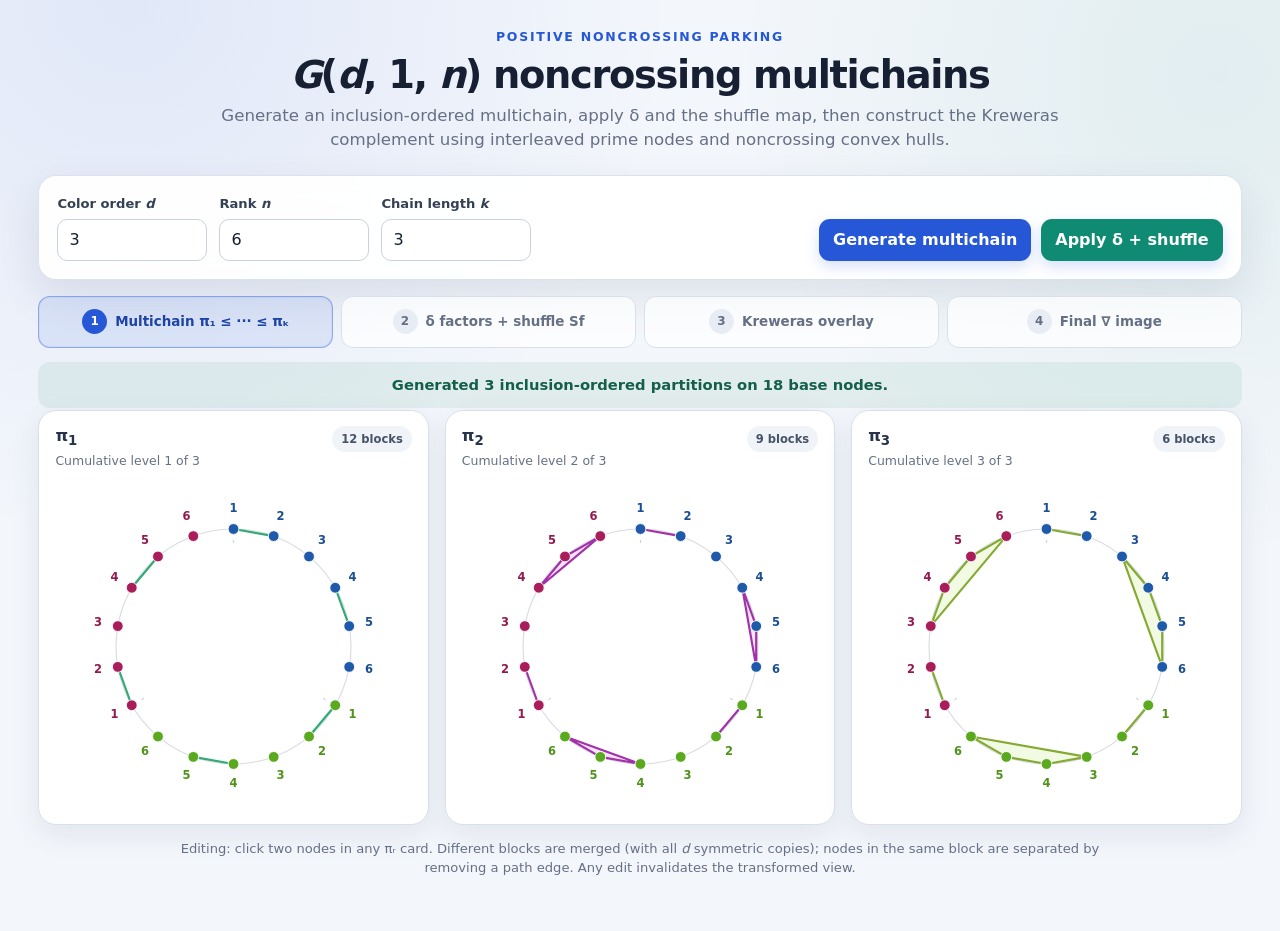
==== projects/Gd1n_noncrossing_visualizer_withaction.html @ 71ed2a89 "Add files via upload" ====
<!DOCTYPE html>
<!-- Color-class revision: plain node labels; shuffle colors persist through Kreweras views. -->
<html lang="en">
<head>
  <meta charset="UTF-8">
  <meta name="viewport" content="width=device-width, initial-scale=1.0">
  <title>G(d,1,n) Noncrossing Multichain Visualizer</title>
  <style>
    :root {
      --ink: #172033;
      --muted: #667085;
      --line: #d9e0ea;
      --panel: rgba(255, 255, 255, 0.94);
      --panel-strong: #ffffff;
      --page: #f3f6fb;
      --primary: #2557d6;
      --primary-dark: #1d43a5;
      --shuffle: #0f8a73;
      --shuffle-dark: #0b6e5b;
      --kreweras: #9a5a08;
      --kreweras-dark: #734306;
      --final: #2949a7;
      --danger: #b42318;
      --success: #137a54;
      --shadow: 0 16px 42px rgba(31, 48, 78, 0.10);
      --radius: 18px;
    }

    * { box-sizing: border-box; }

    body {
      margin: 0;
      color: var(--ink);
      background:
        radial-gradient(circle at 10% 0%, rgba(37, 87, 214, 0.09), transparent 34rem),
        radial-gradient(circle at 95% 8%, rgba(15, 138, 115, 0.08), transparent 30rem),
        var(--page);
      font-family: Inter, ui-sans-serif, system-ui, -apple-system, BlinkMacSystemFont, "Segoe UI", sans-serif;
      line-height: 1.45;
    }

    button, input { font: inherit; }

    .page {
      width: min(1500px, 100%);
      margin: 0 auto;
      padding: 28px clamp(14px, 3vw, 44px) 54px;
    }

    .hero {
      display: grid;
      gap: 8px;
      margin: 0 auto 22px;
      text-align: center;
    }

    .eyebrow {
      margin: 0;
      color: var(--primary);
      font-size: 0.78rem;
      font-weight: 800;
      letter-spacing: 0.14em;
      text-transform: uppercase;
    }

    h1 {
      margin: 0;
      font-size: clamp(1.7rem, 3vw, 2.6rem);
      line-height: 1.1;
      letter-spacing: -0.035em;
    }

    .subtitle {
      max-width: 880px;
      margin: 0 auto;
      color: var(--muted);
      font-size: clamp(0.96rem, 1.3vw, 1.08rem);
    }

    .control-panel {
      display: grid;
      grid-template-columns: minmax(260px, 1fr) auto;
      gap: 18px;
      align-items: end;
      padding: 18px;
      border: 1px solid rgba(217, 224, 234, 0.92);
      border-radius: var(--radius);
      background: var(--panel);
      box-shadow: var(--shadow);
      backdrop-filter: blur(12px);
    }

    .parameter-grid {
      display: grid;
      grid-template-columns: repeat(3, minmax(92px, 150px));
      gap: 12px;
    }

    .field {
      display: grid;
      gap: 6px;
      text-align: left;
    }

    .field label {
      color: #344054;
      font-size: 0.82rem;
      font-weight: 750;
    }

    .field input {
      width: 100%;
      min-height: 42px;
      padding: 8px 11px;
      border: 1px solid #c8d1df;
      border-radius: 10px;
      background: #fff;
      color: var(--ink);
      outline: none;
      transition: border-color 160ms ease, box-shadow 160ms ease;
    }

    .field input:focus {
      border-color: var(--primary);
      box-shadow: 0 0 0 4px rgba(37, 87, 214, 0.12);
    }

    .actions {
      display: flex;
      flex-wrap: wrap;
      justify-content: flex-end;
      gap: 10px;
    }

    button {
      min-height: 42px;
      border: 0;
      border-radius: 11px;
      padding: 9px 14px;
      color: #fff;
      background: var(--primary);
      font-weight: 750;
      cursor: pointer;
      box-shadow: 0 6px 14px rgba(37, 87, 214, 0.18);
      transition: transform 140ms ease, filter 140ms ease, opacity 140ms ease, box-shadow 140ms ease;
    }

    button:hover:not(:disabled) {
      transform: translateY(-1px);
      filter: brightness(0.97);
      box-shadow: 0 9px 20px rgba(37, 87, 214, 0.23);
    }

    button:active:not(:disabled) { transform: translateY(0); }

    button:focus-visible {
      outline: 3px solid rgba(37, 87, 214, 0.30);
      outline-offset: 2px;
    }

    button:disabled {
      cursor: not-allowed;
      opacity: 0.46;
      box-shadow: none;
    }

    .btn-shuffle { background: var(--shuffle); }
    .btn-secondary {
      color: #344054;
      background: #eef2f7;
      box-shadow: none;
    }
    .btn-kreweras { background: var(--kreweras); }
    .btn-final { background: var(--final); }

    .pipeline {
      display: grid;
      grid-template-columns: repeat(4, minmax(0, 1fr));
      gap: 8px;
      margin: 16px 0 0;
      padding: 0;
      list-style: none;
    }

    .pipeline li {
      position: relative;
      min-height: 52px;
      display: flex;
      align-items: center;
      justify-content: center;
      gap: 8px;
      padding: 9px 10px;
      border: 1px solid var(--line);
      border-radius: 12px;
      color: var(--muted);
      background: rgba(255, 255, 255, 0.72);
      font-size: 0.84rem;
      font-weight: 720;
      text-align: center;
      transition: 220ms ease;
    }

    .pipeline .step-number {
      display: inline-grid;
      place-items: center;
      width: 25px;
      height: 25px;
      flex: 0 0 25px;
      border-radius: 50%;
      color: #667085;
      background: #e8edf5;
      font-size: 0.75rem;
    }

    .pipeline li.complete {
      border-color: rgba(19, 122, 84, 0.28);
      color: #16634a;
      background: rgba(19, 122, 84, 0.07);
    }

    .pipeline li.complete .step-number {
      color: #fff;
      background: var(--success);
    }

    .pipeline li.active {
      border-color: rgba(37, 87, 214, 0.42);
      color: var(--primary-dark);
      background: rgba(37, 87, 214, 0.09);
      box-shadow: inset 0 0 0 1px rgba(37, 87, 214, 0.07);
    }

    .pipeline li.active .step-number {
      color: #fff;
      background: var(--primary);
    }

    #status-message {
      min-height: 46px;
      display: flex;
      align-items: center;
      justify-content: center;
      margin: 14px 0 2px;
      padding: 9px 13px;
      border-radius: 12px;
      color: #344054;
      font-size: 0.92rem;
      font-weight: 650;
      text-align: center;
    }

    #status-message[data-tone="info"] { background: rgba(37, 87, 214, 0.07); }
    #status-message[data-tone="success"] { color: #145f47; background: rgba(19, 122, 84, 0.08); }
    #status-message[data-tone="warning"] { color: #7a4707; background: rgba(154, 90, 8, 0.09); }
    #status-message[data-tone="error"] { color: var(--danger); background: rgba(180, 35, 24, 0.08); }

    #canvas-container {
      display: grid;
      grid-template-columns: repeat(auto-fit, minmax(min(320px, 100%), 1fr));
      gap: 16px;
      align-items: start;
      transition: opacity 280ms ease, filter 280ms ease;
    }

    #canvas-container.is-background {
      opacity: 0.42;
      filter: saturate(0.72);
    }

    .canvas-wrapper {
      min-width: 0;
      overflow: hidden;
      border: 1px solid var(--line);
      border-radius: var(--radius);
      background: var(--panel-strong);
      box-shadow: 0 10px 30px rgba(31, 48, 78, 0.08);
    }

    .card-head {
      display: flex;
      align-items: flex-start;
      justify-content: space-between;
      gap: 12px;
      padding: 15px 16px 10px;
      text-align: left;
    }

    .card-title {
      margin: 0;
      color: #27334a;
      font-size: 1rem;
      line-height: 1.25;
    }

    .card-kicker {
      margin: 3px 0 0;
      color: var(--muted);
      font-size: 0.78rem;
    }

    .block-badge {
      flex: 0 0 auto;
      border-radius: 999px;
      padding: 5px 9px;
      color: #475467;
      background: #f0f3f8;
      font-size: 0.72rem;
      font-weight: 760;
      white-space: nowrap;
    }

    .canvas-scroll {
      width: 100%;
      overflow: auto;
      padding: 0 10px 12px;
      scrollbar-width: thin;
    }

    canvas {
      display: block;
      max-width: none;
      margin: 0 auto;
      border-radius: 14px;
      background: #fff;
      touch-action: manipulation;
    }

    .chain-canvas { cursor: crosshair; }

    #single-model-container {
      margin-top: 18px;
      transition: opacity 220ms ease, transform 220ms ease;
    }

    #single-model-container[hidden] { display: none; }

    #single-model-container.entering {
      opacity: 0;
      transform: translateY(8px);
    }

    .single-card {
      border-color: rgba(15, 138, 115, 0.30);
      box-shadow: 0 18px 48px rgba(21, 55, 92, 0.12);
    }

    .single-card .card-head {
      align-items: center;
      border-bottom: 1px solid #edf1f6;
      padding-bottom: 13px;
    }

    .single-heading-wrap { min-width: 0; }

    .single-toolbar {
      display: flex;
      flex-wrap: wrap;
      justify-content: flex-end;
      gap: 8px;
    }

    .single-toolbar button {
      min-height: 37px;
      padding: 7px 11px;
      font-size: 0.82rem;
    }

    .legend {
      display: flex;
      flex-wrap: wrap;
      justify-content: center;
      gap: 8px 15px;
      padding: 0 14px 14px;
      color: #536076;
      font-size: 0.78rem;
    }

    .legend-item {
      display: inline-flex;
      align-items: center;
      gap: 6px;
    }

    .legend-swatch {
      width: 18px;
      height: 8px;
      border-radius: 999px;
      border: 1px solid rgba(23, 32, 51, 0.16);
      background: #d7dfed;
    }

    .legend-swatch.complement {
      border-color: #2f69b0;
      background: rgba(233, 181, 61, 0.65);
    }

    .diagnostics {
      display: flex;
      flex-wrap: wrap;
      justify-content: center;
      gap: 7px;
      padding: 0 14px 15px;
    }

    .check-chip {
      border: 1px solid rgba(19, 122, 84, 0.22);
      border-radius: 999px;
      padding: 5px 9px;
      color: #146046;
      background: rgba(19, 122, 84, 0.06);
      font-size: 0.72rem;
      font-weight: 720;
    }

    .check-chip.fail {
      border-color: rgba(180, 35, 24, 0.22);
      color: var(--danger);
      background: rgba(180, 35, 24, 0.06);
    }

    .hint {
      margin: 14px auto 0;
      max-width: 980px;
      color: var(--muted);
      font-size: 0.82rem;
      text-align: center;
    }

    @media (max-width: 900px) {
      .control-panel { grid-template-columns: 1fr; }
      .actions { justify-content: flex-start; }
      .single-card .card-head { align-items: flex-start; flex-direction: column; }
      .single-toolbar { justify-content: flex-start; }
    }

    @media (max-width: 650px) {
      .page { padding-inline: 10px; }
      .parameter-grid { grid-template-columns: repeat(3, 1fr); }
      .pipeline { grid-template-columns: repeat(2, minmax(0, 1fr)); }
      button { width: 100%; }
      .actions { display: grid; grid-template-columns: 1fr; width: 100%; }
      .single-toolbar { display: grid; grid-template-columns: 1fr; width: 100%; }
    }

    @media (prefers-reduced-motion: reduce) {
      *, *::before, *::after {
        scroll-behavior: auto !important;
        transition-duration: 0.001ms !important;
        animation-duration: 0.001ms !important;
      }
    }
  </style>
</head>
<body>
  <main class="page">
    <header class="hero">
      <p class="eyebrow">Positive noncrossing parking</p>
      <h1><i>G</i>(<i>d</i>, 1, <i>n</i>) noncrossing multichains</h1>
      <p class="subtitle">
        Generate an inclusion-ordered multichain, apply δ and the shuffle map, then construct the
        Kreweras complement using interleaved prime nodes and noncrossing convex hulls.
      </p>
    </header>

    <section class="control-panel" aria-label="Visualizer controls">
      <div class="parameter-grid">
        <div class="field">
          <label for="d_val">Color order <i>d</i></label>
          <input type="number" id="d_val" value="3" min="1" max="12" inputmode="numeric">
        </div>
        <div class="field">
          <label for="n_val">Rank <i>n</i></label>
          <input type="number" id="n_val" value="6" min="1" max="30" inputmode="numeric">
        </div>
        <div class="field">
          <label for="k_val">Chain length <i>k</i></label>
          <input type="number" id="k_val" value="3" min="1" max="12" inputmode="numeric">
        </div>
      </div>
      <div class="actions">
        <button id="generate-btn" type="button">Generate multichain</button>
        <button id="shuffle-btn" class="btn-shuffle" type="button">Apply δ + shuffle</button>
        <button id="labels-btn" class="btn-secondary" type="button" hidden>Labels: 1…<i>n</i></button>
      </div>
    </section>

    <ol class="pipeline" aria-label="Transformation stages">
      <li data-stage="chain" class="active"><span class="step-number">1</span><span>Multichain π₁ ≤ ··· ≤ πₖ</span></li>
      <li data-stage="shuffle"><span class="step-number">2</span><span>δ factors + shuffle Sf</span></li>
      <li data-stage="overlay"><span class="step-number">3</span><span>Kreweras overlay</span></li>
      <li data-stage="final"><span class="step-number">4</span><span>Final ∇ image</span></li>
    </ol>

    <div id="status-message" role="status" aria-live="polite" data-tone="info"></div>

    <section id="canvas-container" aria-label="Noncrossing multichain"></section>

    <section id="single-model-container" aria-label="Transformed model" hidden></section>

    <p class="hint">
      Editing: click two nodes in any πᵣ card. Different blocks are merged (with all <i>d</i> symmetric copies);
      nodes in the same block are separated by removing a path edge. Any edit invalidates the transformed view.
    </p>
  </main>

  <script>
    "use strict";

    const MAX_BASE_NODES = 180;
    const MAX_SHUFFLED_NODES = 480;
    const TAU = Math.PI * 2;
    const REDUCED_MOTION = window.matchMedia && window.matchMedia("(prefers-reduced-motion: reduce)").matches;

    let d_global = 3;
    let n_global = 6;
    let k_global = 3;
    let N_global = 18;

    // Each entry stores edge representatives introduced at that step. Every representative
    // is expanded through all d cyclic shifts when a partition is reconstructed.
    let multichainEdges = [];
    let selectedNode = null;
    let isAnimating = false;
    let useKNLabels = false;

    let baseOrder = [];
    let baseRank = [];
    let superscriptOrder = [];
    let chainRenderCache = [];

    let currentView = "chain";
    let transformData = null;
    let singleCanvas = null;
    let singleLogicalSize = 0;

    // State for the positive Kreweras action K from Theorem 4.8.
    let kActionPermutation = null;
    let kActionBlocks = null;
    let kActionInitialPermutation = null;
    let kActionStep = 0;
    let kActionLastCase = null;
    let kActionNextCase = null;
    let kActionIssue = "";

    const statusDiv = document.getElementById("status-message");
    const chainContainer = document.getElementById("canvas-container");
    const singleContainer = document.getElementById("single-model-container");
    const generateButton = document.getElementById("generate-btn");
    const shuffleButton = document.getElementById("shuffle-btn");
    const labelsButton = document.getElementById("labels-btn");

    class DisjointSet {
      constructor(size) {
        this.parent = Array.from({ length: size }, (_, i) => i);
        this.rank = new Array(size).fill(0);
      }

      find(i) {
        if (this.parent[i] !== i) this.parent[i] = this.find(this.parent[i]);
        return this.parent[i];
      }

      union(a, b) {
        let ra = this.find(a);
        let rb = this.find(b);
        if (ra === rb) return false;
        if (this.rank[ra] < this.rank[rb]) [ra, rb] = [rb, ra];
        this.parent[rb] = ra;
        if (this.rank[ra] === this.rank[rb]) this.rank[ra] += 1;
        return true;
      }

      blocks(orderRank = null) {
        const map = new Map();
        for (let i = 0; i < this.parent.length; i += 1) {
          const root = this.find(i);
          if (!map.has(root)) map.set(root, []);
          map.get(root).push(i);
        }
        const blocks = Array.from(map.values());
        if (orderRank) {
          blocks.forEach(block => block.sort((a, b) => orderRank[a] - orderRank[b]));
          blocks.sort((a, b) => orderRank[a[0]] - orderRank[b[0]]);
        } else {
          blocks.forEach(block => block.sort((a, b) => a - b));
          blocks.sort((a, b) => a[0] - b[0]);
        }
        return blocks;
      }
    }

    function clamp(min, value, max) {
      return Math.max(min, Math.min(max, value));
    }

    function mod(value, modulus) {
      return ((value % modulus) + modulus) % modulus;
    }

    function shuffleArray(values) {
      const result = values.slice();
      for (let i = result.length - 1; i > 0; i -= 1) {
        const j = Math.floor(Math.random() * (i + 1));
        [result[i], result[j]] = [result[j], result[i]];
      }
      return result;
    }

    function setStatus(message, tone = "info") {
      statusDiv.textContent = message;
      statusDiv.dataset.tone = tone;
    }

    function setPipeline(stage) {
      const order = ["chain", "shuffle", "overlay", "final"];
      const activeIndex = order.indexOf(stage);
      document.querySelectorAll(".pipeline li").forEach(item => {
        const index = order.indexOf(item.dataset.stage);
        item.classList.toggle("active", index === activeIndex);
        item.classList.toggle("complete", index < activeIndex);
      });
    }

    function setButtonsDisabled(disabled) {
      generateButton.disabled = disabled;
      shuffleButton.disabled = disabled || multichainEdges.length === 0;
      labelsButton.disabled = disabled;
      document.querySelectorAll("#single-model-container button").forEach(button => {
        button.disabled = disabled;
      });
      const kActionButton = document.getElementById("k-action-btn");
      if (kActionButton) {
        kActionButton.disabled = disabled || currentView !== "final" ||
          !kActionPermutation || Boolean(kActionIssue);
      }
    }

    function getSuperscriptOrder(d) {
      if (d <= 1) return [1];
      const order = [1];
      for (let superscript = d; superscript >= 2; superscript -= 1) order.push(superscript);
      return order;
    }

    // Internal node id: (superscript - 1) * n + (value - 1).
    // Display order is the paper's clockwise order: superscripts 1, d, d-1, ..., 2.
    function buildBaseOrder(n, d) {
      const order = [];
      const superscripts = getSuperscriptOrder(d);
      for (const superscript of superscripts) {
        for (let value = 0; value < n; value += 1) {
          order.push((superscript - 1) * n + value);
        }
      }
      return { order, superscripts };
    }

    function buildRank(order, size) {
      const rank = new Array(size);
      order.forEach((node, index) => { rank[node] = index; });
      return rank;
    }

    function rotateNode(node, shift) {
      const value = node % n_global;
      const superscriptZero = Math.floor(node / n_global);
      return mod(superscriptZero + shift, d_global) * n_global + value;
    }

    function normalizedPair(a, b) {
      return a < b ? [a, b] : [b, a];
    }

    function edgeOrbitKey(edge) {
      const keys = [];
      for (let shift = 0; shift < d_global; shift += 1) {
        const [a, b] = normalizedPair(rotateNode(edge[0], shift), rotateNode(edge[1], shift));
        keys.push(`${a}:${b}`);
      }
      return Array.from(new Set(keys)).sort().join("|");
    }

    function addSymmetricEdge(dsu, edge) {
      let changed = false;
      for (let shift = 0; shift < d_global; shift += 1) {
        changed = dsu.union(rotateNode(edge[0], shift), rotateNode(edge[1], shift)) || changed;
      }
      return changed;
    }

    function partitionAt(step, extraEdge = null, extraStep = null) {
      const dsu = new DisjointSet(N_global);
      for (let s = 0; s <= step; s += 1) {
        for (const edge of multichainEdges[s]) addSymmetricEdge(dsu, edge);
        if (extraEdge && s === extraStep) addSymmetricEdge(dsu, extraEdge);
      }
      return dsu;
    }

    function circularBlocksCross(blockA, blockB, rank = null) {
      if (blockA.length < 2 || blockB.length < 2) return false;
      const a = blockA.map(value => rank ? rank[value] : value).sort((x, y) => x - y);
      const b = blockB.map(value => rank ? rank[value] : value).sort((x, y) => x - y);

      for (let i = 0; i < a.length; i += 1) {
        for (let j = i + 1; j < a.length; j += 1) {
          for (let x = 0; x < b.length; x += 1) {
            for (let y = x + 1; y < b.length; y += 1) {
              if ((a[i] < b[x] && b[x] < a[j] && a[j] < b[y]) ||
                  (b[x] < a[i] && a[i] < b[y] && b[y] < a[j])) {
                return true;
              }
            }
          }
        }
      }
      return false;
    }

    function isNoncrossingBlocks(blocks, rank = null) {
      for (let i = 0; i < blocks.length; i += 1) {
        for (let j = i + 1; j < blocks.length; j += 1) {
          if (circularBlocksCross(blocks[i], blocks[j], rank)) return false;
        }
      }
      return true;
    }

    function isProposedEditValid(edge, step) {
      const duplicateKeys = new Set(multichainEdges.flat().map(edgeOrbitKey));
      if (duplicateKeys.has(edgeOrbitKey(edge))) return false;

      for (let s = step; s < k_global; s += 1) {
        const candidate = partitionAt(s, edge, step);
        if (!isNoncrossingBlocks(candidate.blocks(baseRank), baseRank)) return false;
      }
      return true;
    }

    function tryAddRandomMerge(step) {
      const current = partitionAt(step);
      const existingKeys = new Set(multichainEdges.flat().map(edgeOrbitKey));
      const adjacent = baseOrder.map((node, index) => [node, baseOrder[(index + 1) % N_global]]);
      const candidates = shuffleArray(adjacent);

      for (let attempt = 0; attempt < Math.max(220, N_global * 12); attempt += 1) {
        let edge;
        if (attempt < candidates.length) {
          edge = candidates[attempt];
        } else {
          const u = baseOrder[Math.floor(Math.random() * N_global)];
          let v = baseOrder[Math.floor(Math.random() * N_global)];
          if (u === v) v = baseOrder[(baseRank[u] + 1) % N_global];
          edge = [u, v];
        }

        if (current.find(edge[0]) === current.find(edge[1])) continue;
        if (existingKeys.has(edgeOrbitKey(edge))) continue;
        if (!isProposedEditValid(edge, step)) continue;

        multichainEdges[step].push(edge);
        return true;
      }
      return false;
    }

    function generateRandomMultichain() {
      multichainEdges = Array.from({ length: k_global }, () => []);
      const totalRepresentativeMerges = Math.max(1, Math.min(n_global - 1, Math.round(n_global * 0.72)));
      const basePerStep = Math.floor(totalRepresentativeMerges / k_global);
      const remainder = totalRepresentativeMerges % k_global;

      for (let step = 0; step < k_global; step += 1) {
        let target = basePerStep + (step < remainder ? 1 : 0);
        if (step === 0 && target === 0) target = 1;
        for (let merge = 0; merge < target; merge += 1) {
          if (!tryAddRandomMerge(step)) break;
        }
      }
    }

    function blocksToPermutation(blocks, rank) {
      const permutation = Array.from({ length: N_global }, (_, i) => i);
      for (const block of blocks) {
        const cycle = block.slice().sort((a, b) => rank[a] - rank[b]);
        for (let i = 0; i < cycle.length; i += 1) {
          permutation[cycle[i]] = cycle[(i + 1) % cycle.length];
        }
      }
      return permutation;
    }

    function inversePermutation(permutation) {
      const inverse = new Array(permutation.length);
      permutation.forEach((value, index) => { inverse[value] = index; });
      return inverse;
    }

    // composePermutations(a, b) is a ∘ b: apply b first, then a.
    function composePermutations(a, b) {
      if (a.length !== b.length) throw new Error("Permutation sizes do not match.");
      return b.map(value => a[value]);
    }

    function getCoxeterElement() {
      const coxeter = new Array(N_global);
      for (let i = 0; i < N_global; i += 1) {
        coxeter[baseOrder[i]] = baseOrder[(i + 1) % N_global];
      }
      return coxeter;
    }

    function permutationCycles(permutation) {
      const visited = new Array(permutation.length).fill(false);
      const cycles = [];
      for (let start = 0; start < permutation.length; start += 1) {
        if (visited[start]) continue;
        const cycle = [];
        let current = start;
        while (!visited[current]) {
          visited[current] = true;
          cycle.push(current);
          current = permutation[current];
        }
        cycles.push(cycle);
      }
      return cycles;
    }

    function isPermutation(permutation) {
      if (!Array.isArray(permutation)) return false;
      const sorted = permutation.slice().sort((a, b) => a - b);
      return sorted.every((value, index) => value === index);
    }

    function arraysEqual(left, right) {
      return Array.isArray(left) && Array.isArray(right) &&
        left.length === right.length && left.every((value, index) => value === right[index]);
    }

    function theorem48PerColor() {
      return k_global * n_global;
    }

    function theorem48Order() {
      return d_global * Math.max(0, theorem48PerColor() - 1);
    }

    function theorem48ShiftColor(color, shift) {
      return mod(color - 1 + shift, d_global) + 1;
    }

    function theorem48NodeIndex(value, color) {
      const perColor = theorem48PerColor();
      const sector = superscriptOrder.indexOf(color);
      if (!Number.isInteger(value) || value < 1 || value > perColor || sector < 0) {
        throw new Error(`Invalid Theorem 4.8 node ${value}^${color}.`);
      }
      return sector * perColor + value - 1;
    }

    function theorem48NodeData(index) {
      const perColor = theorem48PerColor();
      const sector = Math.floor(index / perColor);
      return {
        value: mod(index, perColor) + 1,
        color: superscriptOrder[sector]
      };
    }

    function circularPermutationFromBlocks(blocks, size) {
      const permutation = Array.from({ length: size }, (_, index) => index);
      for (const block of blocks) {
        const cycle = block.slice().sort((a, b) => a - b);
        for (let index = 0; index < cycle.length; index += 1) {
          permutation[cycle[index]] = cycle[(index + 1) % cycle.length];
        }
      }
      return permutation;
    }

    function cycleContaining(permutation, start) {
      const cycle = [];
      const seen = new Set();
      let current = start;
      while (!seen.has(current)) {
        seen.add(current);
        cycle.push(current);
        current = permutation[current];
      }
      return cycle;
    }

    function rotatePermutationClockwiseOne(permutation) {
      const size = permutation.length;
      const rotated = new Array(size);
      for (let node = 0; node < size; node += 1) {
        rotated[mod(node + 1, size)] = mod(permutation[node] + 1, size);
      }
      return rotated;
    }

    function colorShiftNode(index, shift) {
      const data = theorem48NodeData(index);
      return theorem48NodeIndex(data.value, theorem48ShiftColor(data.color, shift));
    }

    function isColorSymmetricPartition(blocks) {
      if (d_global <= 1) return true;
      const keys = new Set(blocks.map(block => block.slice().sort((a, b) => a - b).join(",")));
      return blocks.every(block => {
        const shifted = block.map(node => colorShiftNode(node, 1)).sort((a, b) => a - b);
        return keys.has(shifted.join(","));
      });
    }

    function analyzeTheorem48Case(permutation) {
      if (k_global < 2) {
        return { applicable: false, reason: "Theorem 4.8 assumes k ≥ 2." };
      }
      if (d_global < 2) {
        return { applicable: false, reason: "Theorem 4.8 uses colors 1 and 2, so this button requires d ≥ 2." };
      }
      if (!isPermutation(permutation) || permutation.length !== d_global * theorem48PerColor()) {
        return { applicable: false, reason: "The final blocks do not define the required permutation on [kn]^d." };
      }

      const perColor = theorem48PerColor();
      const special = theorem48NodeIndex(perColor, 2); // (kn)^2
      const oneColorOne = theorem48NodeIndex(1, 1);    // 1^1
      const specialBlock = cycleContaining(permutation, special);

      const hasAnotherColorTwo = specialBlock.some(node => {
        const data = theorem48NodeData(node);
        return node !== special && data.color === 2;
      });

      if (hasAnotherColorTwo) {
        return {
          applicable: true,
          caseNumber: 0,
          special,
          summary: "Case 0: rotate every block one boundary unit clockwise."
        };
      }

      // In the positive model of Theorem 4.8, (kn)^2 is followed by 1^1.
      if (!specialBlock.includes(oneColorOne) || permutation[special] !== oneColorOne) {
        return {
          applicable: false,
          reason: "This final partition is outside the positive/full-support domain of Theorem 4.8: (kn)^2 is not followed by 1^1."
        };
      }

      const inverse = inversePermutation(permutation);
      const predecessor = inverse[special];
      const predecessorData = theorem48NodeData(predecessor);
      if (predecessorData.color !== 1 || predecessorData.value >= perColor) {
        return {
          applicable: false,
          reason: "The Theorem 4.8 predecessor a₁¹ of (kn)^2 could not be identified."
        };
      }

      // Case (1): among blocks avoiding all 1^j and (kn)^j, locate the
      // clockwise adjacency a_3^2 -> a_2^1 with minimal a_2.
      const candidates = [];
      for (const block of permutationCycles(permutation)) {
        const avoidsBoundaryValues = block.every(node => {
          const value = theorem48NodeData(node).value;
          return value !== 1 && value !== perColor;
        });
        if (!avoidsBoundaryValues) continue;

        for (const node of block) {
          const next = permutation[node];
          const from = theorem48NodeData(node);
          const to = theorem48NodeData(next);
          if (from.color === 2 && to.color === 1) {
            candidates.push({
              a3: from.value,
              a2: to.value,
              fromNode: node,
              a2Node: next
            });
          }
        }
      }

      if (candidates.length) {
        candidates.sort((left, right) =>
          (left.a2 - right.a2) || (left.a3 - right.a3) || (left.fromNode - right.fromNode)
        );
        const chosen = candidates[0];
        const afterA2 = permutation[chosen.a2Node];
        const afterA2Data = theorem48NodeData(afterA2);
        if (chosen.a2 >= perColor || chosen.a3 >= perColor || afterA2Data.value >= perColor) {
          return {
            applicable: false,
            reason: "The exceptional Case 1 parameters do not lie in the range required by Theorem 4.8."
          };
        }
        return {
          applicable: true,
          caseNumber: 1,
          special,
          parameters: {
            a1: predecessorData.value,
            a2: chosen.a2,
            a3: chosen.a3,
            a4: afterA2Data.value,
            j0: afterA2Data.color
          },
          summary: "Case 1: rotate all other relations and perform the two specified equivariant reconnections."
        };
      }

      // Case (2): a^1 -> (kn)^2 -> 1^1 is the distinguished triple.
      return {
        applicable: true,
        caseNumber: 2,
        special,
        parameters: { a: predecessorData.value },
        summary: "Case 2: rotate all other relations and reconnect the distinguished boundary triple."
      };
    }

    function applyTheorem48Kappa(permutation) {
      const analysis = analyzeTheorem48Case(permutation);
      if (!analysis.applicable) throw new Error(analysis.reason);

      const result = rotatePermutationClockwiseOne(permutation);

      if (analysis.caseNumber === 1) {
        const { a1, a2, a3, a4, j0 } = analysis.parameters;
        for (let shift = 0; shift < d_global; shift += 1) {
          const color1 = theorem48ShiftColor(1, shift);
          const color2 = theorem48ShiftColor(2, shift);
          const colorJ0 = theorem48ShiftColor(j0, shift);

          result[theorem48NodeIndex(a3 + 1, color2)] = theorem48NodeIndex(1, color1);
          result[theorem48NodeIndex(1, color1)] = theorem48NodeIndex(a4 + 1, colorJ0);
          result[theorem48NodeIndex(a1 + 1, color1)] = theorem48NodeIndex(a2 + 1, color1);
          result[theorem48NodeIndex(a2 + 1, color1)] = theorem48NodeIndex(2, color1);
        }
      } else if (analysis.caseNumber === 2) {
        const { a } = analysis.parameters;
        for (let shift = 0; shift < d_global; shift += 1) {
          const color1 = theorem48ShiftColor(1, shift);
          const color2 = theorem48ShiftColor(2, shift);
          result[theorem48NodeIndex(a + 1, color2)] = theorem48NodeIndex(1, color1);
          result[theorem48NodeIndex(1, color1)] = theorem48NodeIndex(2, color2);
        }
      }

      if (!isPermutation(result)) {
        throw new Error(`Theorem 4.8 Case ${analysis.caseNumber} did not produce a permutation.`);
      }

      const blocks = permutationCycles(result)
        .map(block => block.slice().sort((a, b) => a - b))
        .sort((a, b) => a[0] - b[0]);
      const checks = {
        noncrossing: isNoncrossingBlocks(blocks),
        kDivisible: blocks.every(block => block.length % k_global === 0),
        colorSymmetric: isColorSymmetricPartition(blocks)
      };
      if (!checks.noncrossing || !checks.kDivisible || !checks.colorSymmetric) {
        throw new Error(`Theorem 4.8 Case ${analysis.caseNumber} failed a partition invariant.`);
      }

      const nextAnalysis = analyzeTheorem48Case(result);
      if (!nextAnalysis.applicable) {
        throw new Error("The K action left the positive/full-support domain unexpectedly.");
      }

      return {
        permutation: result,
        blocks,
        caseNumber: analysis.caseNumber,
        parameters: analysis.parameters || null,
        summary: analysis.summary,
        nextCaseNumber: nextAnalysis.caseNumber,
        checks
      };
    }

    function clearKActionState() {
      kActionPermutation = null;
      kActionBlocks = null;
      kActionInitialPermutation = null;
      kActionStep = 0;
      kActionLastCase = null;
      kActionNextCase = null;
      kActionIssue = "";
    }

    function currentMultichainHasFullSupport() {
      if (!transformData || d_global < 2 || !transformData.deltaPermutations.length) return false;
      // Proposition 4.1: π_k is full support iff the cycle of n^2 in π_k^{-1}c
      // contains no element of a color other than 2.  The final delta factor is π_k^{-1}c.
      const finalDelta = transformData.deltaPermutations[k_global - 1];
      const nColorTwo = n_global + (n_global - 1);
      return cycleContaining(finalDelta, nColorTwo).every(node =>
        Math.floor(node / n_global) + 1 === 2
      );
    }

    function resetKActionState() {
      clearKActionState();
      if (!transformData) return;
      kActionPermutation = transformData.krewerasPermutation.slice();
      kActionBlocks = transformData.krewerasBlocks.map(block => block.slice());
      kActionInitialPermutation = kActionPermutation.slice();

      // Check the explicit hypotheses of Theorem 4.8 before the full-support test,
      // so the disabled-button explanation identifies the actual missing hypothesis.
      if (k_global < 2 || d_global < 2) {
        const domainAnalysis = analyzeTheorem48Case(kActionPermutation);
        kActionIssue = domainAnalysis.reason;
        return;
      }

      if (!currentMultichainHasFullSupport()) {
        kActionIssue = "Theorem 4.8 applies only when πₖ has full support; this generated multichain does not satisfy that hypothesis.";
        return;
      }

      const analysis = analyzeTheorem48Case(kActionPermutation);
      if (analysis.applicable) {
        kActionNextCase = analysis.caseNumber;
      } else {
        kActionIssue = analysis.reason;
      }
    }

    function buildTransformData() {
      const chainPermutations = [];
      for (let step = 0; step < k_global; step += 1) {
        const blocks = partitionAt(step).blocks(baseRank);
        chainPermutations.push(blocksToPermutation(blocks, baseRank));
      }

      const coxeter = getCoxeterElement();
      const deltaPermutations = [];
      for (let step = 0; step < k_global - 1; step += 1) {
        deltaPermutations.push(
          composePermutations(inversePermutation(chainPermutations[step]), chainPermutations[step + 1])
        );
      }
      deltaPermutations.push(
        composePermutations(inversePermutation(chainPermutations[k_global - 1]), coxeter)
      );

      const M = k_global * N_global;
      const shuffledPermutation = new Array(M);

      // Position basePosition*k + layer puts the k subscripted copies of one original
      // node next to one another, exactly in the clockwise shuffle order.
      for (let basePosition = 0; basePosition < N_global; basePosition += 1) {
        const internalNode = baseOrder[basePosition];
        for (let layer = 0; layer < k_global; layer += 1) {
          const targetInternal = deltaPermutations[layer][internalNode];
          const targetBasePosition = baseRank[targetInternal];
          shuffledPermutation[basePosition * k_global + layer] = targetBasePosition * k_global + layer;
        }
      }

      if (!isPermutation(shuffledPermutation)) {
        throw new Error("The shuffled map did not produce a valid permutation.");
      }

      const shuffledBlocks = permutationCycles(shuffledPermutation)
        .map(block => block.slice().sort((a, b) => a - b))
        .sort((a, b) => a[0] - b[0]);

      // Prime nodes are placed immediately BEFORE their corresponding nonprime nodes.
      // With C(i)=i+1 in the displayed circular order, K = C ∘ p^{-1}.
      const shuffledInverse = inversePermutation(shuffledPermutation);
      const krewerasPermutation = shuffledInverse.map(value => (value + 1) % M);
      const krewerasBlocks = permutationCycles(krewerasPermutation)
        .map(block => block.slice().sort((a, b) => a - b))
        .sort((a, b) => a[0] - b[0]);

      const overlayBlocks = [
        ...shuffledBlocks.map(block => block.map(index => 2 * index + 1)),
        ...krewerasBlocks.map(block => block.map(index => 2 * index))
      ];

      const checks = {
        shuffledPermutation: isPermutation(shuffledPermutation),
        shuffledNoncrossing: isNoncrossingBlocks(shuffledBlocks),
        krewerasPermutation: isPermutation(krewerasPermutation),
        krewerasNoncrossing: isNoncrossingBlocks(krewerasBlocks),
        overlayNoncrossing: isNoncrossingBlocks(overlayBlocks),
        blockIdentity: shuffledBlocks.length + krewerasBlocks.length === M + 1,
        kDivisible: krewerasBlocks.every(block => block.length % k_global === 0)
      };

      if (!checks.shuffledNoncrossing || !checks.krewerasNoncrossing ||
          !checks.overlayNoncrossing || !checks.kDivisible) {
        throw new Error(
          "The computed shuffle failed a noncrossing invariant. This usually indicates an invalid edited multichain."
        );
      }

      return {
        M,
        chainPermutations,
        deltaPermutations,
        shuffledPermutation,
        shuffledBlocks,
        krewerasPermutation,
        krewerasBlocks,
        checks
      };
    }

    // Public helper retained for compatibility with the previous file.
    function getKrewerasBlocks(permutation = null) {
      const source = permutation || (transformData && transformData.shuffledPermutation);
      if (!source) return [];
      const inverse = inversePermutation(source);
      const complement = inverse.map(value => (value + 1) % source.length);
      return permutationCycles(complement).map(block => block.slice().sort((a, b) => a - b));
    }

    function makeCanvas(cssSize, className = "") {
      const canvas = document.createElement("canvas");
      canvas.className = className;
      const dpr = clamp(1, window.devicePixelRatio || 1, 2);
      canvas.width = Math.round(cssSize * dpr);
      canvas.height = Math.round(cssSize * dpr);
      canvas.style.width = `${cssSize}px`;
      canvas.style.height = `${cssSize}px`;
      canvas.dataset.logicalSize = String(cssSize);
      canvas.dataset.dpr = String(dpr);
      const context = canvas.getContext("2d");
      context.setTransform(dpr, 0, 0, dpr, 0, 0);
      context.imageSmoothingEnabled = true;
      return canvas;
    }

    function canvasContext(canvas) {
      const context = canvas.getContext("2d");
      const dpr = Number(canvas.dataset.dpr || 1);
      context.setTransform(dpr, 0, 0, dpr, 0, 0);
      return context;
    }

    function clearCanvas(context, size) {
      context.save();
      context.clearRect(0, 0, size, size);
      context.fillStyle = "#ffffff";
      context.fillRect(0, 0, size, size);
      context.restore();
    }

    function circularPositions(count, cx, cy, radius, offset = -Math.PI / 2) {
      return Array.from({ length: count }, (_, index) => {
        const angle = offset + (index * TAU) / count;
        return {
          x: cx + radius * Math.cos(angle),
          y: cy + radius * Math.sin(angle),
          angle
        };
      });
    }

    function superscriptColor(superscript, alpha = 1, lightness = 43) {
      const hue = mod(214 + (superscript - 1) * (360 / Math.max(1, d_global)), 360);
      return `hsla(${hue}, 70%, ${lightness}%, ${alpha})`;
    }

    function layerColor(layer, alpha = 1, lightness = 45) {
      const hue = mod(154 + layer * (285 / Math.max(1, k_global - 1)), 360);
      return `hsla(${hue}, 65%, ${lightness}%, ${alpha})`;
    }

    function drawCircularGuide(context, cx, cy, radius, count, sectorLength, sectorLabels, alpha = 1) {
      context.save();
      context.globalAlpha = alpha;
      context.beginPath();
      context.arc(cx, cy, radius, 0, TAU);
      context.strokeStyle = "rgba(88, 105, 133, 0.23)";
      context.lineWidth = 1.15;
      context.stroke();

      if (sectorLength > 0 && sectorLabels.length > 1) {
        context.setLineDash([3, 5]);
        for (let sector = 0; sector < sectorLabels.length; sector += 1) {
          const boundaryIndex = sector * sectorLength;
          const boundaryAngle = -Math.PI / 2 + (boundaryIndex * TAU) / count;
          context.beginPath();
          context.moveTo(
            cx + radius * 0.88 * Math.cos(boundaryAngle),
            cy + radius * 0.88 * Math.sin(boundaryAngle)
          );
          context.lineTo(
            cx + radius * 1.035 * Math.cos(boundaryAngle),
            cy + radius * 1.035 * Math.sin(boundaryAngle)
          );
          context.strokeStyle = "rgba(88, 105, 133, 0.30)";
          context.stroke();
        }
        context.setLineDash([]);

      }
      context.restore();
    }

    function drawBlockHull(context, block, positions, style) {
      if (!block || block.length < 2) return;
      const ordered = block.slice().sort((a, b) => a - b);
      context.save();
      context.globalAlpha = style.alpha ?? 1;
      context.lineJoin = "round";
      context.lineCap = "round";
      context.strokeStyle = style.stroke;
      context.fillStyle = style.fill || "transparent";
      context.lineWidth = style.lineWidth || 2;
      if (style.dash) context.setLineDash(style.dash);

      context.beginPath();
      context.moveTo(positions[ordered[0]].x, positions[ordered[0]].y);
      for (let i = 1; i < ordered.length; i += 1) {
        context.lineTo(positions[ordered[i]].x, positions[ordered[i]].y);
      }
      if (ordered.length > 2) {
        context.closePath();
        if (style.fill) context.fill();
      }
      context.stroke();
      context.restore();
    }

    function nodeMetadataFromBasePosition(basePosition) {
      const internalNode = baseOrder[basePosition];
      return {
        internalNode,
        value: (internalNode % n_global) + 1,
        superscript: Math.floor(internalNode / n_global) + 1
      };
    }

    function drawLabel(context, x, y, main, _colorClass, options = {}) {
      const fontSize = options.fontSize || 10;
      const prime = options.prime ? "′" : "";
      context.save();
      context.textAlign = "center";
      context.textBaseline = "middle";
      context.font = `${options.bold === false ? 550 : 720} ${fontSize}px Inter, system-ui, sans-serif`;
      context.fillStyle = options.color || "#344054";
      // The cyclic copy is encoded by the node color rather than a superscript.
      context.fillText(`${main}${prime}`, x, y);
      context.restore();
    }

    function drawNode(context, position, options = {}) {
      const radius = options.radius || 4.6;
      context.save();
      context.beginPath();
      context.arc(position.x, position.y, radius, 0, TAU);
      context.fillStyle = options.fill || "#334155";
      context.fill();
      if (options.stroke) {
        context.strokeStyle = options.stroke;
        context.lineWidth = options.lineWidth || 1.2;
        context.stroke();
      }
      if (options.halo) {
        context.beginPath();
        context.arc(position.x, position.y, radius + (options.haloGap || 2.1), 0, TAU);
        context.strokeStyle = options.halo;
        context.lineWidth = options.haloWidth || 1.15;
        context.stroke();
      }
      if (options.selected) {
        context.beginPath();
        context.arc(position.x, position.y, radius + 4.2, 0, TAU);
        context.strokeStyle = "rgba(220, 38, 38, 0.85)";
        context.lineWidth = 2;
        context.stroke();
      }
      context.restore();
    }

    function chainCanvasSize() {
      return Math.round(clamp(310, 255 + N_global * 4.2, 540));
    }

    function singleCanvasSize() {
      return Math.round(clamp(560, 370 + (transformData ? transformData.M : k_global * N_global) * 5.4, 1120));
    }

    function drawPartition(canvas, blocks, step) {
      const size = Number(canvas.dataset.logicalSize);
      const context = canvasContext(canvas);
      clearCanvas(context, size);

      const cx = size / 2;
      const cy = size / 2;
      const radius = size / 2 - clamp(48, size * 0.13, 76);
      const positionsByRank = circularPositions(N_global, cx, cy, radius);
      const positionsByNode = new Array(N_global);
      baseOrder.forEach((node, index) => { positionsByNode[node] = positionsByRank[index]; });

      drawCircularGuide(context, cx, cy, radius, N_global, n_global, superscriptOrder);

      const stroke = layerColor(step, 0.93, 39);
      const fill = layerColor(step, 0.14, 55);
      for (const block of blocks) {
        const rankBlock = block.map(node => baseRank[node]);
        drawBlockHull(context, rankBlock, positionsByRank, {
          stroke,
          fill,
          lineWidth: 2.15
        });
      }

      const nodeRadius = clamp(3.2, 6.2 - N_global / 95, 5.4);
      const labelRadius = radius + clamp(20, size * 0.053, 30);
      const labelFont = clamp(7.2, 12 - N_global / 36, 11.5);

      for (let rank = 0; rank < N_global; rank += 1) {
        const node = baseOrder[rank];
        const meta = nodeMetadataFromBasePosition(rank);
        const position = positionsByRank[rank];
        drawNode(context, position, {
          radius: nodeRadius,
          fill: superscriptColor(meta.superscript, 1, 39),
          stroke: "rgba(255,255,255,0.9)",
          lineWidth: 1,
          selected: Boolean(selectedNode && selectedNode.node === node)
        });

        const labelPosition = {
          x: cx + labelRadius * Math.cos(position.angle),
          y: cy + labelRadius * Math.sin(position.angle)
        };
        drawLabel(context, labelPosition.x, labelPosition.y, meta.value, meta.superscript, {
          fontSize: labelFont,
          color: superscriptColor(meta.superscript, 1, 34)
        });
      }

      chainRenderCache[step] = { positionsByNode, radius, cx, cy, size };
    }

    function renderAll() {
      chainContainer.innerHTML = "";
      chainRenderCache = [];

      for (let step = 0; step < k_global; step += 1) {
        const dsu = partitionAt(step);
        const blocks = dsu.blocks(baseRank);
        const wrapper = document.createElement("article");
        wrapper.className = "canvas-wrapper";

        const head = document.createElement("div");
        head.className = "card-head";
        head.innerHTML = `
          <div>
            <h2 class="card-title">π<sub>${step + 1}</sub></h2>
            <p class="card-kicker">Cumulative level ${step + 1} of ${k_global}</p>
          </div>
          <span class="block-badge">${blocks.length} block${blocks.length === 1 ? "" : "s"}</span>
        `;

        const scroller = document.createElement("div");
        scroller.className = "canvas-scroll";
        const canvas = makeCanvas(chainCanvasSize(), "chain-canvas");
        canvas.dataset.step = String(step);
        canvas.setAttribute("aria-label", `Noncrossing partition pi ${step + 1}`);
        canvas.addEventListener("click", event => handleCanvasClick(event, canvas, step));

        scroller.appendChild(canvas);
        wrapper.append(head, scroller);
        chainContainer.appendChild(wrapper);
        drawPartition(canvas, blocks, step);
      }
    }

    function pointerInLogicalCanvas(event, canvas) {
      const rect = canvas.getBoundingClientRect();
      const size = Number(canvas.dataset.logicalSize);
      return {
        x: (event.clientX - rect.left) * (size / rect.width),
        y: (event.clientY - rect.top) * (size / rect.height)
      };
    }

    function handleCanvasClick(event, canvas, step) {
      if (isAnimating) return;
      const point = pointerInLogicalCanvas(event, canvas);
      const cache = chainRenderCache[step];
      if (!cache) return;

      let clickedNode = null;
      let bestDistance = Infinity;
      for (let node = 0; node < N_global; node += 1) {
        const position = cache.positionsByNode[node];
        const distance = Math.hypot(point.x - position.x, point.y - position.y);
        if (distance < bestDistance && distance <= 15) {
          clickedNode = node;
          bestDistance = distance;
        }
      }
      if (clickedNode === null) return;

      if (!selectedNode) {
        selectedNode = { node: clickedNode, step };
        renderAll();
        const meta = nodeMetadataFromBasePosition(baseRank[clickedNode]);
        setStatus(`Selected node ${meta.value} in color class ${meta.superscript}. Choose a second node in π${step + 1}.`, "info");
        return;
      }

      const first = selectedNode.node;
      selectedNode = null;
      if (first === clickedNode) {
        renderAll();
        setStatus("Selection cleared.", "info");
        return;
      }
      toggleConnection(first, clickedNode, step);
    }

    function expandedGraphAt(step) {
      const adjacency = Array.from({ length: N_global }, () => []);
      for (let s = 0; s <= step; s += 1) {
        multichainEdges[s].forEach((edge, edgeIndex) => {
          for (let shift = 0; shift < d_global; shift += 1) {
            const u = rotateNode(edge[0], shift);
            const v = rotateNode(edge[1], shift);
            const record = { step: s, edgeIndex };
            adjacency[u].push({ to: v, record });
            adjacency[v].push({ to: u, record });
          }
        });
      }
      return adjacency;
    }

    function pathRecords(start, target, step) {
      const adjacency = expandedGraphAt(step);
      const queue = [start];
      const visited = new Array(N_global).fill(false);
      const parent = new Array(N_global).fill(null);
      visited[start] = true;

      for (let head = 0; head < queue.length; head += 1) {
        const current = queue[head];
        if (current === target) break;
        for (const neighbor of adjacency[current]) {
          if (visited[neighbor.to]) continue;
          visited[neighbor.to] = true;
          parent[neighbor.to] = { from: current, record: neighbor.record };
          queue.push(neighbor.to);
        }
      }

      if (!visited[target]) return [];
      const records = [];
      let current = target;
      while (current !== start) {
        const entry = parent[current];
        if (!entry) return [];
        records.push(entry.record);
        current = entry.from;
      }
      return records;
    }

    function invalidateTransform(message = "The multichain changed. Apply δ + shuffle again.") {
      transformData = null;
      currentView = "chain";
      clearKActionState();
      singleCanvas = null;
      singleContainer.innerHTML = "";
      singleContainer.hidden = true;
      chainContainer.classList.remove("is-background");
      setPipeline("chain");
      setStatus(message, "info");
    }

    function toggleConnection(u, v, step) {
      const current = partitionAt(step);
      if (current.find(u) !== current.find(v)) {
        const edge = [u, v];
        if (!isProposedEditValid(edge, step)) {
          renderAll();
          setStatus("That merge was blocked because a symmetric copy would create a crossing or duplicate edge.", "warning");
          return;
        }
        multichainEdges[step].push(edge);
        invalidateTransform("Blocks merged symmetrically. The transformed view was reset.");
        renderAll();
        return;
      }

      let removed = 0;
      for (let safety = 0; safety < N_global * 2; safety += 1) {
        const test = partitionAt(step);
        if (test.find(u) !== test.find(v)) break;
        const records = pathRecords(u, v, step);
        if (!records.length) break;
        records.sort((a, b) => (b.step - a.step) || (b.edgeIndex - a.edgeIndex));
        const chosen = records[0];
        multichainEdges[chosen.step].splice(chosen.edgeIndex, 1);
        removed += 1;
      }

      invalidateTransform(
        removed
          ? `${removed} generating edge${removed === 1 ? "" : "s"} removed to separate the selected nodes.`
          : "No removable generating path was found."
      );
      renderAll();
    }

    function buildSingleCard() {
      singleContainer.innerHTML = "";
      singleContainer.hidden = false;
      singleContainer.classList.add("entering");

      const wrapper = document.createElement("article");
      wrapper.className = "canvas-wrapper single-card";
      wrapper.innerHTML = `
        <div class="card-head">
          <div class="single-heading-wrap">
            <h2 id="single-title" class="card-title">δ + shuffle Sf</h2>
            <p id="single-subtitle" class="card-kicker"></p>
          </div>
          <div class="single-toolbar" aria-label="Transformed view controls">
            <button id="view-shuffle-btn" class="btn-shuffle" type="button">Shuffle</button>
            <button id="view-overlay-btn" class="btn-kreweras" type="button">K overlay</button>
            <button id="view-final-btn" class="btn-final" type="button">Final ∇</button>
            <button id="k-action-btn" class="btn-kreweras" type="button" disabled>Apply K action</button>
          </div>
        </div>
        <div id="single-canvas-scroll" class="canvas-scroll"></div>
        <div id="single-legend" class="legend"></div>
        <div id="single-diagnostics" class="diagnostics"></div>
      `;

      singleContainer.appendChild(wrapper);

      // Keep the label control with the transformed/Kreweras view controls.
      const singleToolbar = wrapper.querySelector(".single-toolbar");
      singleToolbar.appendChild(labelsButton);
      labelsButton.hidden = false;

      const scroller = wrapper.querySelector("#single-canvas-scroll");
      singleLogicalSize = singleCanvasSize();
      singleCanvas = makeCanvas(singleLogicalSize, "single-canvas");
      singleCanvas.setAttribute("aria-label", "Transformed noncrossing partition");
      scroller.appendChild(singleCanvas);

      wrapper.querySelector("#view-shuffle-btn").addEventListener("click", drawShuffleFinal);
      wrapper.querySelector("#view-overlay-btn").addEventListener("click", drawKrewerasSuperimposed);
      wrapper.querySelector("#view-final-btn").addEventListener("click", drawKrewerasFinal);
      wrapper.querySelector("#k-action-btn").addEventListener("click", applyFinalKAction);

      updateKActionButton();
      updateDiagnostics();
      requestAnimationFrame(() => singleContainer.classList.remove("entering"));
    }

    function updateSingleText(title, subtitle, legendItems) {
      const titleNode = document.getElementById("single-title");
      const subtitleNode = document.getElementById("single-subtitle");
      const legendNode = document.getElementById("single-legend");
      if (titleNode) titleNode.textContent = title;
      if (subtitleNode) subtitleNode.textContent = subtitle;
      if (legendNode) {
        legendNode.innerHTML = legendItems.map(item => `
          <span class="legend-item">
            <span class="legend-swatch ${item.className || ""}" style="${item.style || ""}"></span>
            <span>${item.label}</span>
          </span>
        `).join("");
      }
    }

    function nodeColorLegendItems() {
      return superscriptOrder.map(colorClass => ({
        label: `node color ${colorClass}`,
        style: `background: ${superscriptColor(colorClass, 1, 43)};`
      }));
    }

    function krewerasNodeLegendItem() {
      const colors = superscriptOrder.map((colorClass, index) => {
        const stop = superscriptOrder.length === 1
          ? 0
          : Math.round((index / (superscriptOrder.length - 1)) * 100);
        return `${superscriptColor(colorClass, 1, 43)} ${stop}%`;
      });
      const background = colors.length === 1
        ? colors[0].replace(/ 0%$/, "")
        : `linear-gradient(90deg, ${colors.join(", ")})`;
      return {
        label: "Kreweras nodes: same colors, gold rim",
        style: `background: ${background}; border: 2px solid rgba(218, 164, 42, 0.96);`
      };
    }

    function theorem48CaseLabel(caseNumber) {
      if (caseNumber === 0) return "Case 0 — clockwise rotation";
      if (caseNumber === 1) return "Case 1 — two-block reconnection";
      if (caseNumber === 2) return "Case 2 — boundary reconnection";
      return "unavailable";
    }

    function updateKActionButton() {
      const button = document.getElementById("k-action-btn");
      if (!button) return;
      const order = theorem48Order();
      button.textContent = order > 0
        ? `Apply K action · ${kActionStep}/${order}`
        : "Apply K action";
      button.disabled = isAnimating || currentView !== "final" ||
        !kActionPermutation || Boolean(kActionIssue);
      button.title = kActionIssue || (kActionNextCase == null
        ? "Apply the positive Kreweras action from Theorem 4.8."
        : `Next application: ${theorem48CaseLabel(kActionNextCase)} from Theorem 4.8.`);
    }

    function finalLegendItems() {
      return [
        { label: "final Kreweras hulls", className: "complement" },
        ...nodeColorLegendItems(),
        krewerasNodeLegendItem()
      ];
    }

    function updateFinalViewText() {
      if (!transformData) return;
      const baseSubtitle = `${kActionBlocks ? kActionBlocks.length : transformData.krewerasBlocks.length} complement blocks on ${transformData.M} nodes after deleting the nonprime nodes; the shuffle colors are retained.`;
      let subtitle = baseSubtitle;
      if (kActionIssue) {
        subtitle += ` Theorem 4.8 K action unavailable: ${kActionIssue}`;
      } else if (kActionStep === 0) {
        subtitle += ` Next K application uses ${theorem48CaseLabel(kActionNextCase)}.`;
      } else {
        subtitle = `K step ${kActionStep} of ${theorem48Order()}; the last application used ${theorem48CaseLabel(kActionLastCase)}, and the next uses ${theorem48CaseLabel(kActionNextCase)}.`;
      }
      updateSingleText(
        kActionStep === 0
          ? "Final ∇ image = K ∘ Sf ∘ Ω⁻¹ ∘ δ ∘ Ω"
          : "Theorem 4.8 positive Kreweras action",
        subtitle,
        finalLegendItems()
      );
      updateKActionButton();
    }

    function updateDiagnostics() {
      const node = document.getElementById("single-diagnostics");
      if (!node || !transformData) return;
      const labels = [
        ["Shuffle is a permutation", transformData.checks.shuffledPermutation],
        ["Shuffle is noncrossing", transformData.checks.shuffledNoncrossing],
        ["K is noncrossing", transformData.checks.krewerasNoncrossing],
        ["Interleaving is noncrossing", transformData.checks.overlayNoncrossing],
        ["Final blocks are k-divisible", transformData.checks.kDivisible],
        ["#blocks(p)+#blocks(K)=M+1", transformData.checks.blockIdentity]
      ];
      node.innerHTML = labels.map(([label, passed]) =>
        `<span class="check-chip ${passed ? "" : "fail"}">${passed ? "✓" : "✕"} ${label}</span>`
      ).join("");
    }

    function shuffledNodeMeta(index) {
      const basePosition = Math.floor(index / k_global);
      const layer = index % k_global;
      const baseMeta = nodeMetadataFromBasePosition(basePosition);
      return {
        ...baseMeta,
        layer,
        shuffledValue: (baseMeta.value - 1) * k_global + layer + 1,
        displayValue: useKNLabels ? (baseMeta.value - 1) * k_global + layer + 1 : baseMeta.value
      };
    }

    function drawShuffle(progress = 1) {
      if (!singleCanvas || !transformData) return;
      const size = singleLogicalSize;
      const context = canvasContext(singleCanvas);
      clearCanvas(context, size);

      const cx = size / 2;
      const cy = size / 2;
      const radius = size / 2 - clamp(60, size * 0.12, 92);
      const positions = circularPositions(transformData.M, cx, cy, radius);
      drawCircularGuide(context, cx, cy, radius, transformData.M, k_global * n_global, superscriptOrder, progress);

      for (const block of transformData.shuffledBlocks) {
        const layer = block[0] % k_global;
        drawBlockHull(context, block, positions, {
          stroke: layerColor(layer, 0.94, 38),
          fill: layerColor(layer, 0.12, 56),
          lineWidth: 2.15,
          alpha: progress
        });
      }

      const nodeRadius = clamp(2.5, 5.9 - transformData.M / 150, 5.1) * progress;
      const labelRadius = radius + clamp(20, size * 0.042, 35);
      const labelFont = clamp(6.2, 11.5 - transformData.M / 65, 10.5);

      for (let index = 0; index < transformData.M; index += 1) {
        const meta = shuffledNodeMeta(index);
        const position = positions[index];
        drawNode(context, position, {
          radius: nodeRadius,
          fill: superscriptColor(meta.superscript, progress, 39),
          stroke: `rgba(255,255,255,${0.9 * progress})`,
          lineWidth: 0.9
        });

        if (progress > 0.54) {
          const alpha = clamp(0, (progress - 0.54) / 0.46, 1);
          const labelPosition = {
            x: cx + labelRadius * Math.cos(position.angle),
            y: cy + labelRadius * Math.sin(position.angle)
          };
          drawLabel(context, labelPosition.x, labelPosition.y, meta.displayValue, meta.superscript, {
            fontSize: labelFont,
            color: superscriptColor(meta.superscript, alpha, 31)
          });
        }
      }
    }

    function drawOverlay(progress = 1) {
      if (!singleCanvas || !transformData) return;
      const size = singleLogicalSize;
      const context = canvasContext(singleCanvas);
      clearCanvas(context, size);

      const cx = size / 2;
      const cy = size / 2;
      const radius = size / 2 - clamp(66, size * 0.125, 98);
      const interleaved = circularPositions(2 * transformData.M, cx, cy, radius);
      const primePositions = Array.from({ length: transformData.M }, (_, i) => interleaved[2 * i]);
      const originalPositions = Array.from({ length: transformData.M }, (_, i) => interleaved[2 * i + 1]);

      drawCircularGuide(
        context,
        cx,
        cy,
        radius,
        2 * transformData.M,
        2 * k_global * n_global,
        superscriptOrder
      );

      for (const block of transformData.shuffledBlocks) {
        const layer = block[0] % k_global;
        drawBlockHull(context, block, originalPositions, {
          stroke: layerColor(layer, 0.78, 37),
          fill: layerColor(layer, 0.075, 57),
          lineWidth: 1.8,
          alpha: 0.88
        });
      }

      for (const block of transformData.krewerasBlocks) {
        drawBlockHull(context, block, primePositions, {
          stroke: "rgba(40, 99, 164, 0.96)",
          fill: "rgba(230, 174, 49, 0.14)",
          lineWidth: 2.25,
          alpha: progress
        });
      }

      const nodeRadius = clamp(2.35, 5.5 - transformData.M / 170, 4.8);
      const labelRadiusOriginal = radius + clamp(23, size * 0.045, 38);
      const labelRadiusPrime = radius + clamp(40, size * 0.071, 60);
      const labelFont = clamp(6.1, 10.6 - transformData.M / 72, 9.8);

      for (let index = 0; index < transformData.M; index += 1) {
        const meta = shuffledNodeMeta(index);
        const original = originalPositions[index];
        const prime = primePositions[index];

        drawNode(context, original, {
          radius: nodeRadius,
          fill: superscriptColor(meta.superscript, 0.96, 39),
          stroke: "rgba(255,255,255,0.9)",
          lineWidth: 0.8
        });
        drawNode(context, prime, {
          radius: nodeRadius,
          fill: superscriptColor(meta.superscript, progress, 43),
          stroke: `rgba(40, 99, 164, ${progress})`,
          lineWidth: 1.15,
          halo: `rgba(218, 164, 42, ${0.96 * progress})`,
          haloWidth: 1.15,
          haloGap: 2.05
        });

        const originalLabel = {
          x: cx + labelRadiusOriginal * Math.cos(original.angle),
          y: cy + labelRadiusOriginal * Math.sin(original.angle)
        };
        const primeLabel = {
          x: cx + labelRadiusPrime * Math.cos(prime.angle),
          y: cy + labelRadiusPrime * Math.sin(prime.angle)
        };
        drawLabel(context, originalLabel.x, originalLabel.y, meta.displayValue, meta.superscript, {
          fontSize: labelFont,
          color: superscriptColor(meta.superscript, 0.94, 31)
        });
        drawLabel(context, primeLabel.x, primeLabel.y, meta.displayValue, meta.superscript, {
          fontSize: labelFont,
          prime: true,
          color: superscriptColor(meta.superscript, progress, 31)
        });
      }
    }

    function interpolatePosition(from, to, t) {
      return {
        x: from.x + (to.x - from.x) * t,
        y: from.y + (to.y - from.y) * t,
        angle: to.angle
      };
    }

    function drawFinalTransition(progress = 1) {
      if (!singleCanvas || !transformData) return;
      const size = singleLogicalSize;
      const context = canvasContext(singleCanvas);
      clearCanvas(context, size);

      const cx = size / 2;
      const cy = size / 2;
      const radius = size / 2 - clamp(60, size * 0.12, 92);
      const interleaved = circularPositions(2 * transformData.M, cx, cy, radius);
      const originalPositions = Array.from({ length: transformData.M }, (_, i) => interleaved[2 * i + 1]);
      const primeStart = Array.from({ length: transformData.M }, (_, i) => interleaved[2 * i]);
      const finalPositions = circularPositions(transformData.M, cx, cy, radius);
      const complementPositions = primeStart.map((position, index) =>
        interpolatePosition(position, finalPositions[index], progress)
      );

      drawCircularGuide(
        context,
        cx,
        cy,
        radius,
        transformData.M,
        k_global * n_global,
        superscriptOrder,
        0.35 + 0.65 * progress
      );

      if (progress < 1) {
        for (const block of transformData.shuffledBlocks) {
          const layer = block[0] % k_global;
          drawBlockHull(context, block, originalPositions, {
            stroke: layerColor(layer, 0.72, 38),
            fill: layerColor(layer, 0.06, 58),
            lineWidth: 1.7,
            alpha: 1 - progress
          });
        }
      }

      for (const block of transformData.krewerasBlocks) {
        drawBlockHull(context, block, complementPositions, {
          stroke: "rgba(40, 99, 164, 0.98)",
          fill: "rgba(230, 174, 49, 0.16)",
          lineWidth: 2.35,
          alpha: 0.72 + 0.28 * progress
        });
      }

      const nodeRadius = clamp(2.5, 5.9 - transformData.M / 150, 5.1);
      const labelRadius = radius + clamp(22, size * 0.044, 37);
      const labelFont = clamp(6.2, 11.2 - transformData.M / 68, 10.3);

      for (let index = 0; index < transformData.M; index += 1) {
        const meta = shuffledNodeMeta(index);
        const position = complementPositions[index];
        drawNode(context, position, {
          radius: nodeRadius,
          fill: superscriptColor(meta.superscript, 1, 43),
          stroke: "rgba(40, 99, 164, 1)",
          lineWidth: 1.15,
          halo: "rgba(218, 164, 42, 0.98)",
          haloWidth: 1.2,
          haloGap: 2.05
        });

        const final = finalPositions[index];
        const labelPosition = {
          x: cx + labelRadius * Math.cos(final.angle),
          y: cy + labelRadius * Math.sin(final.angle)
        };
        drawLabel(context, labelPosition.x, labelPosition.y, meta.displayValue, meta.superscript, {
          fontSize: labelFont,
          prime: progress < 0.5,
          color: superscriptColor(meta.superscript, 1, 31)
        });
      }
    }

    function drawFinalBlocksAtPositions(context, blocks, positions, alpha = 1) {
      for (const block of blocks) {
        drawBlockHull(context, block, positions, {
          stroke: "rgba(40, 99, 164, 0.98)",
          fill: "rgba(230, 174, 49, 0.16)",
          lineWidth: 2.35,
          alpha
        });
      }
    }

    function drawFinalBoundary(context, size, radius, positions) {
      const cx = size / 2;
      const cy = size / 2;
      const nodeRadius = clamp(2.5, 5.9 - transformData.M / 150, 5.1);
      const labelRadius = radius + clamp(22, size * 0.044, 37);
      const labelFont = clamp(6.2, 11.2 - transformData.M / 68, 10.3);

      for (let index = 0; index < transformData.M; index += 1) {
        const meta = shuffledNodeMeta(index);
        const position = positions[index];
        drawNode(context, position, {
          radius: nodeRadius,
          fill: superscriptColor(meta.superscript, 1, 43),
          stroke: "rgba(40, 99, 164, 1)",
          lineWidth: 1.15,
          halo: "rgba(218, 164, 42, 0.98)",
          haloWidth: 1.2,
          haloGap: 2.05
        });

        const labelPosition = {
          x: cx + labelRadius * Math.cos(position.angle),
          y: cy + labelRadius * Math.sin(position.angle)
        };
        drawLabel(context, labelPosition.x, labelPosition.y, meta.displayValue, meta.superscript, {
          fontSize: labelFont,
          color: superscriptColor(meta.superscript, 1, 31)
        });
      }
    }

    function prepareFinalKCanvas() {
      const size = singleLogicalSize;
      const context = canvasContext(singleCanvas);
      clearCanvas(context, size);
      const cx = size / 2;
      const cy = size / 2;
      const radius = size / 2 - clamp(60, size * 0.12, 92);
      const fixedPositions = circularPositions(transformData.M, cx, cy, radius);
      drawCircularGuide(
        context,
        cx,
        cy,
        radius,
        transformData.M,
        k_global * n_global,
        superscriptOrder
      );
      return { size, context, cx, cy, radius, fixedPositions };
    }

    function drawFinalKActionState(blocks = kActionBlocks) {
      if (!singleCanvas || !transformData || !blocks) return;
      const layout = prepareFinalKCanvas();
      drawFinalBlocksAtPositions(layout.context, blocks, layout.fixedPositions, 1);
      drawFinalBoundary(layout.context, layout.size, layout.radius, layout.fixedPositions);
    }

    function drawTheorem48Transition(progress, fromBlocks, toBlocks, caseNumber) {
      if (!singleCanvas || !transformData) return;
      const layout = prepareFinalKCanvas();
      const oneStepAngle = TAU / transformData.M;

      if (caseNumber === 0) {
        const movingPositions = circularPositions(
          transformData.M,
          layout.cx,
          layout.cy,
          layout.radius,
          -Math.PI / 2 + progress * oneStepAngle
        );
        drawFinalBlocksAtPositions(layout.context, fromBlocks, movingPositions, 1);
      } else if (progress < 0.5) {
        const local = progress / 0.5;
        const movingPositions = circularPositions(
          transformData.M,
          layout.cx,
          layout.cy,
          layout.radius,
          -Math.PI / 2 + local * oneStepAngle
        );
        drawFinalBlocksAtPositions(layout.context, fromBlocks, movingPositions, 1 - local);
      } else {
        const local = (progress - 0.5) / 0.5;
        drawFinalBlocksAtPositions(layout.context, toBlocks, layout.fixedPositions, local);
      }

      drawFinalBoundary(layout.context, layout.size, layout.radius, layout.fixedPositions);
    }

    function formatTheorem48Parameters(result) {
      if (result.caseNumber === 1 && result.parameters) {
        const { a1, a2, a3, a4, j0 } = result.parameters;
        return `a₁=${a1}, a₂=${a2}, a₃=${a3}, a₄=${a4}, j₀=${j0}`;
      }
      if (result.caseNumber === 2 && result.parameters) {
        return `a=${result.parameters.a}`;
      }
      return "ordinary one-unit rotation";
    }

    function applyFinalKAction() {
      if (!transformData || isAnimating || currentView !== "final" || !kActionPermutation) return;
      if (kActionIssue) {
        setStatus(kActionIssue, "warning");
        return;
      }

      let result;
      try {
        result = applyTheorem48Kappa(kActionPermutation);
      } catch (error) {
        kActionIssue = error.message;
        updateKActionButton();
        setStatus(error.message, "error");
        return;
      }

      const fromBlocks = kActionBlocks.map(block => block.slice());
      const toBlocks = result.blocks.map(block => block.slice());
      setStatus(
        `Applying Theorem 4.8 ${theorem48CaseLabel(result.caseNumber)} (${formatTheorem48Parameters(result)})…`,
        "info"
      );

      animate(result.caseNumber === 0 ? 520 : 680, progress => {
        drawTheorem48Transition(progress, fromBlocks, toBlocks, result.caseNumber);
      }, () => {
        kActionPermutation = result.permutation;
        kActionBlocks = result.blocks;
        kActionLastCase = result.caseNumber;
        kActionNextCase = result.nextCaseNumber;
        kActionStep = mod(kActionStep + 1, theorem48Order());
        drawFinalKActionState();
        updateFinalViewText();

        const atNominalReturn = kActionStep === 0;
        const returnedExactly = atNominalReturn && arraysEqual(kActionPermutation, kActionInitialPermutation);
        setStatus(
          returnedExactly
            ? `The positive Kreweras action completed its full order-${theorem48Order()} cycle and returned to the original final model.`
            : `Applied ${theorem48CaseLabel(result.caseNumber)}. The model is now at K step ${kActionStep} of ${theorem48Order()}.`,
          "success"
        );
      });
    }

    function easeInOutCubic(t) {
      return t < 0.5 ? 4 * t * t * t : 1 - Math.pow(-2 * t + 2, 3) / 2;
    }

    function animate(duration, drawFrame, complete) {
      if (REDUCED_MOTION || duration <= 0) {
        drawFrame(1);
        if (complete) complete();
        return;
      }
      isAnimating = true;
      setButtonsDisabled(true);
      const start = performance.now();

      function frame(now) {
        const raw = clamp(0, (now - start) / duration, 1);
        drawFrame(easeInOutCubic(raw));
        if (raw < 1) {
          requestAnimationFrame(frame);
        } else {
          isAnimating = false;
          setButtonsDisabled(false);
          if (complete) complete();
        }
      }
      requestAnimationFrame(frame);
    }

    function animateNablaToSingleModel() {
      if (isAnimating || !multichainEdges.length) return;
      setStatus("Computing Ω, δ, and the shuffle permutation…", "info");

      try {
        transformData = buildTransformData();
      } catch (error) {
        transformData = null;
        setStatus(error.message, "error");
        return;
      }

      currentView = "shuffle";
      clearKActionState();
      buildSingleCard();
      chainContainer.classList.add("is-background");
      setPipeline("shuffle");
      updateSingleText(
        "δ + shuffle Sf",
        `${transformData.M} nodes; each δ-factor remains on one subscript layer.`,
        [
          { label: "δ-factor layers", style: "background: linear-gradient(90deg, hsl(154 65% 45%), hsl(314 65% 45%));" },
          ...nodeColorLegendItems()
        ]
      );

      animate(850, drawShuffle, () => {
        setStatus("Shuffle complete. The block permutation is retained exactly for the Kreweras step.", "success");
        singleContainer.scrollIntoView({ behavior: REDUCED_MOTION ? "auto" : "smooth", block: "start" });
      });
    }

    function drawShuffleFinal() {
      if (!transformData || isAnimating) return;
      currentView = "shuffle";
      updateKActionButton();
      setPipeline("shuffle");
      updateSingleText(
        "δ + shuffle Sf",
        `${transformData.M} nodes; straight convex-hull boundaries preserve the noncrossing geometry.`,
        [
          { label: "δ-factor layers", style: "background: linear-gradient(90deg, hsl(154 65% 45%), hsl(314 65% 45%));" },
          ...nodeColorLegendItems()
        ]
      );
      animate(430, drawShuffle, () => setStatus("Showing the shuffled noncrossing partition.", "success"));
    }

    function drawKrewerasSuperimposed() {
      if (!transformData || isAnimating) return;
      currentView = "overlay";
      updateKActionButton();
      setPipeline("overlay");
      updateSingleText(
        "Kreweras complement: interleaved construction",
        "Every prime node precedes its matching nonprime node. Both node sets retain the same cyclic color classes; Kreweras nodes have a gold rim.",
        [
          { label: "shuffled partition hulls", style: "background: linear-gradient(90deg, hsl(154 65% 45%), hsl(314 65% 45%));" },
          ...nodeColorLegendItems(),
          krewerasNodeLegendItem()
        ]
      );
      animate(720, drawOverlay, () => {
        setStatus("Kreweras overlay complete: the combined 2M-node partition passed the noncrossing check.", "success");
      });
    }

    function drawKrewerasFinal() {
      if (!transformData || isAnimating) return;
      currentView = "final";
      resetKActionState();
      setPipeline("final");
      updateFinalViewText();
      animate(840, drawFinalTransition, () => {
        drawFinalKActionState();
        updateKActionButton();
        setStatus(
          kActionIssue
            ? `Final ∇ model complete. ${kActionIssue}`
            : `Final ∇ model complete. The next K application uses ${theorem48CaseLabel(kActionNextCase)} from Theorem 4.8.`,
          kActionIssue ? "warning" : "success"
        );
      });
    }

    function redrawCurrentSingleView() {
      if (!transformData || !singleCanvas) return;
      if (currentView === "overlay") drawOverlay(1);
      else if (currentView === "final") drawFinalKActionState();
      else drawShuffle(1);
    }

    function toggleLabels() {
      useKNLabels = !useKNLabels;
      labelsButton.innerHTML = useKNLabels ? "Labels: 1…<i>kn</i>" : "Labels: 1…<i>n</i>";
      redrawCurrentSingleView();
      setStatus(
        useKNLabels
          ? "Showing the relabelled 1,…,kn values within each color sector."
          : "Showing the original 1,…,n values; cyclic copies are encoded by node color.",
        "info"
      );
    }

    function readParameters() {
      const d = Number.parseInt(document.getElementById("d_val").value, 10);
      const n = Number.parseInt(document.getElementById("n_val").value, 10);
      const k = Number.parseInt(document.getElementById("k_val").value, 10);
      if (![d, n, k].every(Number.isFinite) || d < 1 || n < 1 || k < 1) {
        throw new Error("d, n, and k must be positive integers.");
      }
      if (d * n > MAX_BASE_NODES) {
        throw new Error(`This visualizer is limited to dn ≤ ${MAX_BASE_NODES} nodes per chain level.`);
      }
      if (d * n * k > MAX_SHUFFLED_NODES) {
        throw new Error(`This visualizer is limited to kdn ≤ ${MAX_SHUFFLED_NODES} shuffled nodes.`);
      }
      return { d, n, k };
    }

    function generateMultichain() {
      if (isAnimating) return;
      let parameters;
      try {
        parameters = readParameters();
      } catch (error) {
        setStatus(error.message, "error");
        return;
      }

      d_global = parameters.d;
      n_global = parameters.n;
      k_global = parameters.k;
      N_global = d_global * n_global;

      const orderData = buildBaseOrder(n_global, d_global);
      baseOrder = orderData.order;
      superscriptOrder = orderData.superscripts;
      baseRank = buildRank(baseOrder, N_global);

      selectedNode = null;
      useKNLabels = false;
      labelsButton.innerHTML = "Labels: 1…<i>n</i>";
      transformData = null;
      singleCanvas = null;
      currentView = "chain";
      clearKActionState();
      singleContainer.hidden = true;
      singleContainer.innerHTML = "";
      chainContainer.classList.remove("is-background");

      generateRandomMultichain();
      renderAll();
      setPipeline("chain");
      setButtonsDisabled(false);
      setStatus(
        `Generated ${k_global} inclusion-ordered partition${k_global === 1 ? "" : "s"} on ${N_global} base nodes.`,
        "success"
      );
    }

    generateButton.addEventListener("click", generateMultichain);
    shuffleButton.addEventListener("click", animateNablaToSingleModel);
    labelsButton.addEventListener("click", toggleLabels);

    window.generateMultichain = generateMultichain;
    window.animateNablaToSingleModel = animateNablaToSingleModel;
    window.drawKrewerasSuperimposed = drawKrewerasSuperimposed;
    window.drawKrewerasFinal = drawKrewerasFinal;
    window.applyFinalKAction = applyFinalKAction;
    window.applyTheorem48Kappa = applyTheorem48Kappa;
    window.analyzeTheorem48Case = analyzeTheorem48Case;
    window.getKrewerasBlocks = getKrewerasBlocks;

    window.addEventListener("load", generateMultichain);
    window.addEventListener("resize", () => {
      // Canvas coordinates are logical and CSS-scaled; a redraw keeps text crisp after zoom/layout changes.
      renderAll();
      redrawCurrentSingleView();
    });
  </script>
</body>
</html>
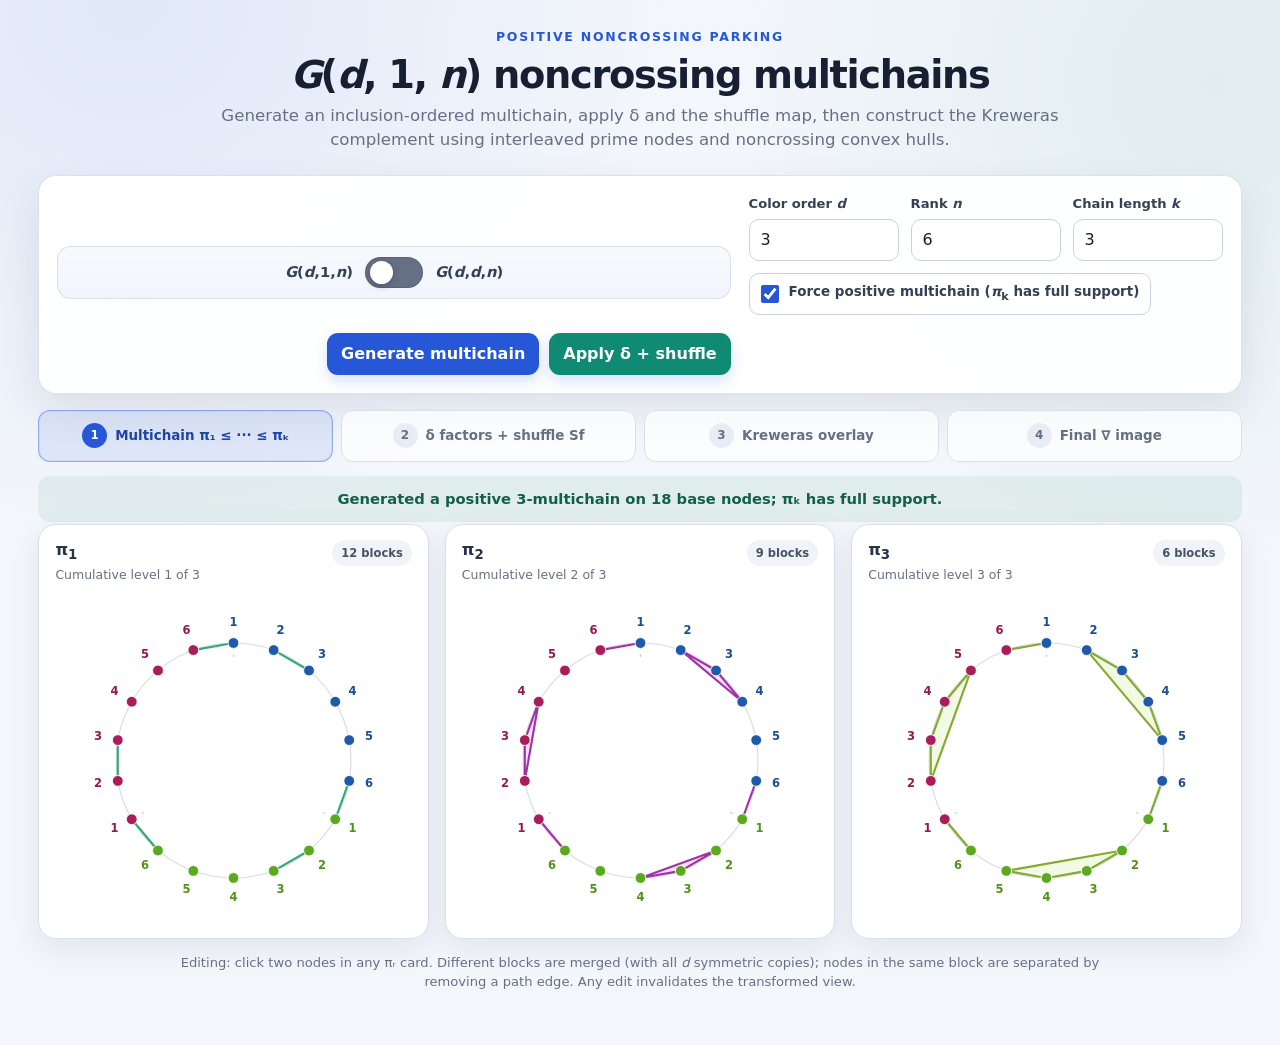
==== commit 2ec4ea1e: "Update Gd1n_noncrossing_visualizer_withaction.html Now has Gddn" ====
--- a/projects/Gd1n_noncrossing_visualizer_withaction.html
+++ b/projects/Gd1n_noncrossing_visualizer_withaction.html
@@ -4,7 +4,7 @@
 <head>
   <meta charset="UTF-8">
   <meta name="viewport" content="width=device-width, initial-scale=1.0">
-  <title>G(d,1,n) Noncrossing Multichain Visualizer</title>
+  <title>G(d,1,n) / G(d,d,n) Noncrossing Multichain Visualizer</title>
   <style>
     :root {
       --ink: #172033;
@@ -28,6 +28,8 @@
 
     * { box-sizing: border-box; }
 
+    [hidden] { display: none !important; }
+
     body {
       margin: 0;
       color: var(--ink);
@@ -123,6 +125,42 @@
     .field input:focus {
       border-color: var(--primary);
       box-shadow: 0 0 0 4px rgba(37, 87, 214, 0.12);
+    }
+
+    .positivity-toggle {
+      grid-column: 1 / -1;
+      min-height: 42px;
+      display: inline-flex;
+      align-items: center;
+      gap: 10px;
+      width: fit-content;
+      padding: 8px 11px;
+      border: 1px solid #c8d1df;
+      border-radius: 10px;
+      color: #344054;
+      background: #fff;
+      font-size: 0.84rem;
+      font-weight: 720;
+      cursor: pointer;
+      user-select: none;
+    }
+
+    .positivity-toggle input {
+      width: 18px;
+      height: 18px;
+      margin: 0;
+      accent-color: var(--primary);
+      cursor: pointer;
+    }
+
+    .positivity-toggle:has(input:focus-visible) {
+      border-color: var(--primary);
+      box-shadow: 0 0 0 4px rgba(37, 87, 214, 0.12);
+    }
+
+    .positivity-toggle:has(input:disabled) {
+      cursor: not-allowed;
+      opacity: 0.58;
     }
 
     .actions {
@@ -449,20 +487,133 @@
         animation-duration: 0.001ms !important;
       }
     }
+
+
+    .group-mode-selector {
+      display: flex;
+      align-items: center;
+      justify-content: center;
+      gap: 12px;
+      padding: 10px 14px;
+      margin-bottom: 16px;
+      border: 1px solid rgba(79, 98, 130, 0.16);
+      border-radius: 14px;
+      background: linear-gradient(180deg, rgba(247, 249, 253, 0.96), rgba(239, 244, 251, 0.86));
+      font-weight: 760;
+      color: #344054;
+    }
+
+    .group-mode-selector .mode-label {
+      min-width: 92px;
+      font-size: 0.92rem;
+    }
+
+    .group-mode-selector .mode-label:first-child { text-align: right; }
+    .group-mode-selector .mode-label:last-child { text-align: left; }
+
+    .mode-switch {
+      position: relative;
+      display: inline-flex;
+      width: 58px;
+      height: 31px;
+      flex: 0 0 auto;
+    }
+
+    .mode-switch input {
+      position: absolute;
+      opacity: 0;
+      pointer-events: none;
+    }
+
+    .mode-switch-track {
+      position: absolute;
+      inset: 0;
+      border-radius: 999px;
+      background: #667085;
+      box-shadow: inset 0 0 0 1px rgba(16, 24, 40, 0.15);
+      cursor: pointer;
+      transition: background 180ms ease, box-shadow 180ms ease;
+    }
+
+    .mode-switch-track::after {
+      content: "";
+      position: absolute;
+      width: 23px;
+      height: 23px;
+      top: 4px;
+      left: 5px;
+      border-radius: 50%;
+      background: #fff;
+      box-shadow: 0 2px 7px rgba(16, 24, 40, 0.28);
+      transition: transform 180ms ease;
+    }
+
+    .mode-switch input:checked + .mode-switch-track {
+      background: #7f56d9;
+      box-shadow: inset 0 0 0 1px rgba(88, 52, 163, 0.32);
+    }
+
+    .mode-switch input:checked + .mode-switch-track::after {
+      transform: translateX(25px);
+    }
+
+    .mode-switch input:focus-visible + .mode-switch-track {
+      outline: 3px solid rgba(127, 86, 217, 0.28);
+      outline-offset: 3px;
+    }
+
+    .mode-switch input:disabled + .mode-switch-track {
+      opacity: 0.55;
+      cursor: not-allowed;
+    }
+
+    .gdd-mode-note {
+      width: min(760px, 100%);
+      margin: 0 auto 14px;
+      padding: 9px 12px;
+      border-radius: 12px;
+      background: rgba(127, 86, 217, 0.08);
+      color: #5b3e9e;
+      font-size: 0.86rem;
+      line-height: 1.45;
+    }
+
+    .gdd-action-button {
+      background: linear-gradient(135deg, #7f56d9, #6941c6);
+    }
+
+    .gdd-action-button:hover:not(:disabled) {
+      background: linear-gradient(135deg, #6941c6, #53389e);
+    }
+
+    .legend-swatch.outer-block { background: rgba(55, 111, 177, 0.24); border-color: rgba(40, 99, 164, 0.95); }
+    .legend-swatch.inner-block { background: rgba(230, 174, 49, 0.24); border-color: rgba(184, 128, 16, 0.95); }
+    .legend-swatch.annular-block { background: rgba(127, 86, 217, 0.20); border-color: rgba(105, 65, 198, 0.95); }
+    .legend-swatch.zero-block { background: rgba(71, 84, 103, 0.18); border-color: rgba(52, 64, 84, 0.95); }
+
   </style>
 </head>
 <body>
   <main class="page">
     <header class="hero">
       <p class="eyebrow">Positive noncrossing parking</p>
-      <h1><i>G</i>(<i>d</i>, 1, <i>n</i>) noncrossing multichains</h1>
-      <p class="subtitle">
+      <h1 id="hero-title"><i>G</i>(<i>d</i>, 1, <i>n</i>) noncrossing multichains</h1>
+      <p id="hero-subtitle" class="subtitle">
         Generate an inclusion-ordered multichain, apply δ and the shuffle map, then construct the
         Kreweras complement using interleaved prime nodes and noncrossing convex hulls.
       </p>
     </header>
 
     <section class="control-panel" aria-label="Visualizer controls">
+      <div class="group-mode-selector" role="group" aria-label="Reflection group family">
+        <span class="mode-label"><i>G</i>(<i>d</i>,1,<i>n</i>)</span>
+        <label class="mode-switch" for="group-mode" title="Switch reflection-group family">
+          <input type="checkbox" id="group-mode" aria-label="Use G(d,d,n) mode">
+          <span class="mode-switch-track" aria-hidden="true"></span>
+        </label>
+        <span class="mode-label"><i>G</i>(<i>d</i>,<i>d</i>,<i>n</i>)</span>
+      </div>
+      <p id="gdd-mode-note" class="gdd-mode-note" hidden></p>
       <div class="parameter-grid">
         <div class="field">
           <label for="d_val">Color order <i>d</i></label>
@@ -476,6 +627,10 @@
           <label for="k_val">Chain length <i>k</i></label>
           <input type="number" id="k_val" value="3" min="1" max="12" inputmode="numeric">
         </div>
+        <label id="positive-mode-wrap" class="positivity-toggle" for="positive-mode">
+          <input type="checkbox" id="positive-mode" checked>
+          <span>Force positive multichain (<i>π</i><sub>k</sub> has full support)</span>
+        </label>
       </div>
       <div class="actions">
         <button id="generate-btn" type="button">Generate multichain</button>
@@ -485,10 +640,10 @@
     </section>
 
     <ol class="pipeline" aria-label="Transformation stages">
-      <li data-stage="chain" class="active"><span class="step-number">1</span><span>Multichain π₁ ≤ ··· ≤ πₖ</span></li>
-      <li data-stage="shuffle"><span class="step-number">2</span><span>δ factors + shuffle Sf</span></li>
-      <li data-stage="overlay"><span class="step-number">3</span><span>Kreweras overlay</span></li>
-      <li data-stage="final"><span class="step-number">4</span><span>Final ∇ image</span></li>
+      <li id="pipeline-chain" data-stage="chain" class="active"><span class="step-number">1</span><span class="stage-label">Multichain π₁ ≤ ··· ≤ πₖ</span></li>
+      <li id="pipeline-shuffle" data-stage="shuffle"><span class="step-number">2</span><span class="stage-label">δ factors + shuffle Sf</span></li>
+      <li id="pipeline-overlay" data-stage="overlay"><span class="step-number">3</span><span class="stage-label">Kreweras overlay</span></li>
+      <li id="pipeline-final" data-stage="final"><span class="step-number">4</span><span class="stage-label">Final ∇ image</span></li>
     </ol>
 
     <div id="status-message" role="status" aria-live="polite" data-tone="info"></div>
@@ -497,7 +652,7 @@
 
     <section id="single-model-container" aria-label="Transformed model" hidden></section>
 
-    <p class="hint">
+    <p id="editing-hint" class="hint">
       Editing: click two nodes in any πᵣ card. Different blocks are merged (with all <i>d</i> symmetric copies);
       nodes in the same block are separated by removing a path edge. Any edit invalidates the transformed view.
     </p>
@@ -512,9 +667,23 @@
     const REDUCED_MOTION = window.matchMedia && window.matchMedia("(prefers-reduced-motion: reduce)").matches;
 
     let d_global = 3;
+    // rank_global is the input rank. In G(d,d,n) mode, n_global stores n-1,
+    // the number of outer values in the Bessis-Corran model.
+    let rank_global = 6;
     let n_global = 6;
     let k_global = 3;
     let N_global = 18;
+    let groupType = "gd1";
+
+    // G(d,d,n) base-model and annular-action state.
+    let gddCentralAnchor = null;
+    let gddCentralAttachStep = null;
+    let gddBaseCase = "inner";
+    let gddGeneratedRanks = [];
+    let gddDiskPositions = [];
+    let gddActionBlocks = null;
+    let gddActionInitialKey = "";
+    let gddActionStep = 0;
 
     // Each entry stores edge representatives introduced at that step. Every representative
     // is expanded through all d cyclic shifts when a partition is reconstructed.
@@ -533,7 +702,7 @@
     let singleCanvas = null;
     let singleLogicalSize = 0;
 
-    // State for the positive Kreweras action K from Theorem 4.8.
+    // State for either the positive three-case action or the unrestricted Z_kh rotation.
     let kActionPermutation = null;
     let kActionBlocks = null;
     let kActionInitialPermutation = null;
@@ -548,6 +717,21 @@
     const generateButton = document.getElementById("generate-btn");
     const shuffleButton = document.getElementById("shuffle-btn");
     const labelsButton = document.getElementById("labels-btn");
+    const positiveModeCheckbox = document.getElementById("positive-mode");
+    const positiveModeWrap = document.getElementById("positive-mode-wrap");
+    const groupModeCheckbox = document.getElementById("group-mode");
+    const gddModeNote = document.getElementById("gdd-mode-note");
+    const heroTitle = document.getElementById("hero-title");
+    const heroSubtitle = document.getElementById("hero-subtitle");
+    const editingHint = document.getElementById("editing-hint");
+
+    function isGddMode() {
+      return groupType === "gdd";
+    }
+
+    function positiveModeEnabled() {
+      return positiveModeCheckbox.checked;
+    }
 
     class DisjointSet {
       constructor(size) {
@@ -570,6 +754,13 @@
         return true;
       }
 
+      clone() {
+        const copy = new DisjointSet(this.parent.length);
+        copy.parent = this.parent.slice();
+        copy.rank = this.rank.slice();
+        return copy;
+      }
+
       blocks(orderRank = null) {
         const map = new Map();
         for (let i = 0; i < this.parent.length; i += 1) {
@@ -611,7 +802,25 @@
       statusDiv.dataset.tone = tone;
     }
 
+    function updateTransformationControls() {
+      // The transformation is a forward workflow. Regenerating or editing the
+      // chain restores its first button; there are no redundant view toggles.
+      shuffleButton.hidden = Boolean(transformData) && currentView !== "chain";
+      labelsButton.hidden = true;
+      const stages = {
+        "view-overlay-btn": "shuffle",
+        "view-final-btn": "overlay",
+        "k-action-btn": "final",
+        "gdd-action-btn": "gdd-annulus"
+      };
+      for (const [id, stage] of Object.entries(stages)) {
+        const button = document.getElementById(id);
+        if (button) button.hidden = currentView !== stage;
+      }
+    }
+
     function setPipeline(stage) {
+      updateTransformationControls();
       const order = ["chain", "shuffle", "overlay", "final"];
       const activeIndex = order.indexOf(stage);
       document.querySelectorAll(".pipeline li").forEach(item => {
@@ -622,9 +831,12 @@
     }
 
     function setButtonsDisabled(disabled) {
+      updateTransformationControls();
       generateButton.disabled = disabled;
       shuffleButton.disabled = disabled || multichainEdges.length === 0;
       labelsButton.disabled = disabled;
+      positiveModeCheckbox.disabled = disabled || isGddMode();
+      groupModeCheckbox.disabled = disabled;
       document.querySelectorAll("#single-model-container button").forEach(button => {
         button.disabled = disabled;
       });
@@ -632,6 +844,10 @@
       if (kActionButton) {
         kActionButton.disabled = disabled || currentView !== "final" ||
           !kActionPermutation || Boolean(kActionIssue);
+      }
+      const gddActionButton = document.getElementById("gdd-action-btn");
+      if (gddActionButton) {
+        gddActionButton.disabled = disabled || !transformData || !isGddMode();
       }
     }
 
@@ -733,6 +949,13 @@
       for (let s = step; s < k_global; s += 1) {
         const candidate = partitionAt(s, edge, step);
         if (!isNoncrossingBlocks(candidate.blocks(baseRank), baseRank)) return false;
+        if (isGddMode()) {
+          const centerAttached = gddCenterAttachedAt(s);
+          if (!areGddDiskBlocksNoncrossing(candidate, centerAttached, gddCentralAnchor)) return false;
+          const labelledBlocks = buildGddLabeledBlocksFromDsu(candidate, s);
+          const candidatePermutation = gddBlocksToPermutation(labelledBlocks, rank_global);
+          if (!isGddGroupPermutation(candidatePermutation, rank_global)) return false;
+        }
       }
       return true;
     }
@@ -779,8 +1002,341 @@
       }
     }
 
-    function blocksToPermutation(blocks, rank) {
-      const permutation = Array.from({ length: N_global }, (_, i) => i);
+
+    function gddCenterAttachedAt(step) {
+      return gddCentralAnchor != null && Number.isInteger(gddCentralAttachStep) &&
+        step >= gddCentralAttachStep;
+    }
+
+    function buildGddDiskPositions() {
+      const positions = new Array(N_global + 1);
+      baseOrder.forEach((node, index) => {
+        const angle = -Math.PI / 2 + (index * TAU) / N_global;
+        positions[node] = { x: Math.cos(angle), y: Math.sin(angle) };
+      });
+      positions[N_global] = { x: 0, y: 0 };
+      return positions;
+    }
+
+    function gddDiskBlocksFromState(dsu, centerAttached, centralAnchor) {
+      const blocks = dsu.blocks(baseRank).map(block => block.slice());
+      if (!centerAttached || centralAnchor == null) {
+        blocks.push([N_global]);
+        return blocks;
+      }
+
+      const centralBlock = blocks.find(block => block.includes(centralAnchor));
+      if (!centralBlock) throw new Error("The central G(d,d,n) anchor is not present in the outer partition.");
+      centralBlock.push(N_global);
+      return blocks;
+    }
+
+    function areGddDiskBlocksNoncrossing(dsu, centerAttached, centralAnchor) {
+      const outerBlocks = dsu.blocks(baseRank);
+      if (!isNoncrossingBlocks(outerBlocks, baseRank)) return false;
+
+      const blocks = gddDiskBlocksFromState(dsu, centerAttached, centralAnchor);
+      const hulls = blocks.map(block => convexHull(block.map(node => gddDiskPositions[node])));
+      for (let left = 0; left < hulls.length; left += 1) {
+        for (let right = left + 1; right < hulls.length; right += 1) {
+          if (hullsIntersect(hulls[left], hulls[right])) return false;
+        }
+      }
+      return true;
+    }
+
+    function gddOuterBlockOrbitStats(dsu) {
+      const blocks = dsu.blocks();
+      const visited = new Set();
+      let nonzeroOrbits = 0;
+      let zeroBlocks = 0;
+
+      for (const block of blocks) {
+        const key = block.slice().sort((a, b) => a - b).join(",");
+        if (visited.has(key)) continue;
+
+        const orbitKeys = new Set();
+        for (let shift = 0; shift < d_global; shift += 1) {
+          const shiftedKey = block
+            .map(node => rotateNode(node, shift))
+            .sort((a, b) => a - b)
+            .join(",");
+          orbitKeys.add(shiftedKey);
+          visited.add(shiftedKey);
+        }
+
+        if (orbitKeys.size < d_global) zeroBlocks += 1;
+        else nonzeroOrbits += 1;
+      }
+
+      return { nonzeroOrbits, zeroBlocks };
+    }
+
+    function gddStateRank(dsu, centerAttached) {
+      const { nonzeroOrbits } = gddOuterBlockOrbitStats(dsu);
+      const nonzeroLabelledOrbits = nonzeroOrbits + (centerAttached ? 0 : 1);
+      return rank_global - nonzeroLabelledOrbits;
+    }
+
+    function gddDiskStateKey(dsu, centerAttached, centralAnchor) {
+      return canonicalBlockKey(gddDiskBlocksFromState(dsu, centerAttached, centralAnchor));
+    }
+
+    function gddCoverDescriptors(dsu, centerAttached) {
+      const descriptors = [];
+      const edgeOrbitKeys = new Set();
+
+      for (let left = 0; left < N_global; left += 1) {
+        for (let right = left + 1; right < N_global; right += 1) {
+          if (dsu.find(left) === dsu.find(right)) continue;
+          const edge = [left, right];
+          const key = edgeOrbitKey(edge);
+          if (edgeOrbitKeys.has(key)) continue;
+          edgeOrbitKeys.add(key);
+          descriptors.push({ type: "edge", edge });
+        }
+      }
+
+      if (!centerAttached) {
+        for (const block of dsu.blocks(baseRank)) {
+          descriptors.push({ type: "center", anchor: block[0] });
+        }
+      }
+
+      return shuffleArray(descriptors);
+    }
+
+    function gddCoverMoveFromDescriptor(dsu, centerAttached, centralAnchor, currentRank, descriptor) {
+      const nextDsu = dsu.clone();
+      let nextCenterAttached = centerAttached;
+      let nextCentralAnchor = centralAnchor;
+      let operation;
+
+      if (descriptor.type === "edge") {
+        if (!addSymmetricEdge(nextDsu, descriptor.edge)) return null;
+        operation = { type: "edge", edge: descriptor.edge.slice() };
+      } else {
+        if (centerAttached) return null;
+        nextCenterAttached = true;
+        nextCentralAnchor = descriptor.anchor;
+        operation = { type: "center", anchor: descriptor.anchor };
+      }
+
+      if (gddStateRank(nextDsu, nextCenterAttached) !== currentRank + 1) return null;
+      if (!areGddDiskBlocksNoncrossing(nextDsu, nextCenterAttached, nextCentralAnchor)) return null;
+
+      const labelledBlocks = buildGddLabeledBlocksFromState(
+        nextDsu,
+        nextCenterAttached,
+        nextCentralAnchor
+      );
+      const permutation = gddBlocksToPermutation(labelledBlocks, rank_global);
+      if (!isGddGroupPermutation(permutation, rank_global)) return null;
+
+      return {
+        dsu: nextDsu,
+        centerAttached: nextCenterAttached,
+        centralAnchor: nextCentralAnchor,
+        operation,
+        stateKey: gddDiskStateKey(nextDsu, nextCenterAttached, nextCentralAnchor)
+      };
+    }
+
+    function chooseRandomGddCoverMove(dsu, centerAttached, centralAnchor) {
+      const currentRank = gddStateRank(dsu, centerAttached);
+      const descriptors = gddCoverDescriptors(dsu, centerAttached);
+      const validMoves = [];
+      const stateKeys = new Set();
+      const exactEnumeration = N_global <= 48;
+      const poolLimit = exactEnumeration ? Infinity : 96;
+
+      for (const descriptor of descriptors) {
+        const move = gddCoverMoveFromDescriptor(
+          dsu,
+          centerAttached,
+          centralAnchor,
+          currentRank,
+          descriptor
+        );
+        if (!move || stateKeys.has(move.stateKey)) continue;
+        stateKeys.add(move.stateKey);
+        validMoves.push(move);
+        if (validMoves.length >= poolLimit) break;
+      }
+
+      if (!validMoves.length) {
+        throw new Error(`The G(d,d,n) sampler found no rank-${currentRank + 1} cover above the current partition.`);
+      }
+      return validMoves[Math.floor(Math.random() * validMoves.length)];
+    }
+
+    function buildRandomGddMaximalChain() {
+      let dsu = new DisjointSet(N_global);
+      let centerAttached = false;
+      let centralAnchor = null;
+      let currentRank = gddStateRank(dsu, centerAttached);
+      const operations = [];
+
+      while (currentRank < rank_global) {
+        const move = chooseRandomGddCoverMove(dsu, centerAttached, centralAnchor);
+        dsu = move.dsu;
+        centerAttached = move.centerAttached;
+        centralAnchor = move.centralAnchor;
+        operations.push(move.operation);
+        const nextRank = gddStateRank(dsu, centerAttached);
+        if (nextRank !== currentRank + 1) {
+          throw new Error("The G(d,d,n) maximal-chain sampler made a non-cover move.");
+        }
+        currentRank = nextRank;
+      }
+
+      if (operations.length !== rank_global) {
+        throw new Error("The G(d,d,n) maximal chain did not have the expected rank.");
+      }
+      return { operations, dsu, centerAttached, centralAnchor };
+    }
+
+    function sampleWeaklyIncreasingRanks(maxRank, count) {
+      const positions = shuffleArray(
+        Array.from({ length: maxRank + count }, (_, index) => index + 1)
+      ).slice(0, count).sort((a, b) => a - b);
+      return positions.map((position, index) => position - index - 1);
+    }
+
+    function generateGddMultichain() {
+      const maximalChain = buildRandomGddMaximalChain();
+      const sampledRanks = sampleWeaklyIncreasingRanks(rank_global, k_global);
+
+      multichainEdges = Array.from({ length: k_global }, () => []);
+      gddCentralAnchor = null;
+      gddCentralAttachStep = null;
+      gddGeneratedRanks = sampledRanks.slice();
+
+      for (let operationIndex = 0; operationIndex < maximalChain.operations.length; operationIndex += 1) {
+        const operationRank = operationIndex + 1;
+        const firstVisibleStep = sampledRanks.findIndex(rank => rank >= operationRank);
+        if (firstVisibleStep < 0) break;
+
+        const operation = maximalChain.operations[operationIndex];
+        if (operation.type === "edge") {
+          multichainEdges[firstVisibleStep].push(operation.edge.slice());
+        } else {
+          gddCentralAnchor = operation.anchor;
+          gddCentralAttachStep = firstVisibleStep;
+        }
+      }
+
+      for (let step = 0; step < k_global; step += 1) {
+        const actualRank = gddStateRank(partitionAt(step), gddCenterAttachedAt(step));
+        if (actualRank !== sampledRanks[step]) {
+          throw new Error(`Generated π${step + 1} at rank ${actualRank}, expected rank ${sampledRanks[step]}.`);
+        }
+      }
+
+      const firstBlocks = buildGddLabeledBlocks(0);
+      gddBaseCase = classifyGddBlocks(firstBlocks, rank_global, n_global).caseName;
+      return {
+        caseName: gddBaseCase,
+        rankSequence: sampledRanks,
+        distinctLevels: new Set(sampledRanks).size
+      };
+    }
+
+    function finalMultichainPermutation() {
+      if (!multichainEdges.length) return null;
+      const finalBlocks = partitionAt(k_global - 1).blocks(baseRank);
+      return blocksToPermutation(finalBlocks, baseRank);
+    }
+
+    function multichainHasFullSupport() {
+      if (!multichainEdges.length) return false;
+
+      // For d = 1 (type A), full support means that no standard cut
+      // {1,...,r}|{r+1,...,n} separates every block.
+      if (d_global === 1) {
+        if (n_global <= 1) return true;
+        const blocks = partitionAt(k_global - 1).blocks(baseRank);
+        for (let cut = 1; cut < n_global; cut += 1) {
+          const crossesCut = blocks.some(block => {
+            let left = false;
+            let right = false;
+            for (const node of block) {
+              const value = node % n_global;
+              if (value < cut) left = true;
+              else right = true;
+            }
+            return left && right;
+          });
+          if (!crossesCut) return false;
+        }
+        return true;
+      }
+
+      // Proposition 4.1 in main.tex: pi_k is full support iff the cycle of n^2
+      // in pi_k^{-1}c contains no element whose color is different from 2.
+      const finalPermutation = finalMultichainPermutation();
+      if (!finalPermutation) return false;
+      const finalDelta = composePermutations(
+        inversePermutation(finalPermutation),
+        getCoxeterElement()
+      );
+      const nColorTwo = n_global + (n_global - 1);
+      return cycleContaining(finalDelta, nColorTwo).every(node =>
+        Math.floor(node / n_global) + 1 === 2
+      );
+    }
+
+    function generateDeterministicPositiveMultichain() {
+      multichainEdges = Array.from({ length: k_global }, () => []);
+
+      if (d_global === 1) {
+        if (n_global > 1) {
+          // The boundary chord 1--n crosses every standard type-A cut.
+          multichainEdges[k_global - 1].push([0, n_global - 1]);
+        }
+        return;
+      }
+
+      // Build the Coxeter/top partition by using boundary edges only. Every
+      // intermediate level is noncrossing, and the final level has full support.
+      const withinSectorEdges = shuffleArray(
+        Array.from({ length: Math.max(0, n_global - 1) }, (_, value) => [value, value + 1])
+      );
+      withinSectorEdges.forEach((edge, index) => {
+        const step = withinSectorEdges.length
+          ? Math.min(k_global - 1, Math.floor(index * k_global / withinSectorEdges.length))
+          : k_global - 1;
+        multichainEdges[step].push(edge);
+      });
+
+      // In the display order 1,d,d-1,...,2, n^1--1^d and all of its color
+      // translates are boundary edges joining the color sectors.
+      multichainEdges[k_global - 1].push([n_global - 1, (d_global - 1) * n_global]);
+    }
+
+    function generateMultichainForMode() {
+      if (!positiveModeEnabled()) {
+        generateRandomMultichain();
+        return { positive: multichainHasFullSupport(), attempts: 1, fallback: false };
+      }
+
+      const maxAttempts = 96;
+      for (let attempt = 1; attempt <= maxAttempts; attempt += 1) {
+        generateRandomMultichain();
+        if (multichainHasFullSupport()) {
+          return { positive: true, attempts: attempt, fallback: false };
+        }
+      }
+
+      generateDeterministicPositiveMultichain();
+      if (!multichainHasFullSupport()) {
+        throw new Error("Unable to construct a positive multichain for these parameters.");
+      }
+      return { positive: true, attempts: maxAttempts, fallback: true };
+    }
+
+    function blocksToPermutation(blocks, rank, size = N_global) {
+      const permutation = Array.from({ length: size }, (_, i) => i);
       for (const block of blocks) {
         const cycle = block.slice().sort((a, b) => rank[a] - rank[b]);
         for (let i = 0; i < cycle.length; i += 1) {
@@ -846,6 +1402,14 @@
       return d_global * Math.max(0, theorem48PerColor() - 1);
     }
 
+    function zkhOrder() {
+      return transformData ? transformData.M : k_global * d_global * n_global;
+    }
+
+    function activeActionOrder() {
+      return positiveModeEnabled() ? theorem48Order() : zkhOrder();
+    }
+
     function theorem48ShiftColor(color, shift) {
       return mod(color - 1 + shift, d_global) + 1;
     }
@@ -854,7 +1418,7 @@
       const perColor = theorem48PerColor();
       const sector = superscriptOrder.indexOf(color);
       if (!Number.isInteger(value) || value < 1 || value > perColor || sector < 0) {
-        throw new Error(`Invalid Theorem 4.8 node ${value}^${color}.`);
+        throw new Error(`Invalid positive-action node ${value}^${color}.`);
       }
       return sector * perColor + value - 1;
     }
@@ -916,10 +1480,10 @@
 
     function analyzeTheorem48Case(permutation) {
       if (k_global < 2) {
-        return { applicable: false, reason: "Theorem 4.8 assumes k ≥ 2." };
+        return { applicable: false, reason: "The positive cyclic action requires k ≥ 2." };
       }
       if (d_global < 2) {
-        return { applicable: false, reason: "Theorem 4.8 uses colors 1 and 2, so this button requires d ≥ 2." };
+        return { applicable: false, reason: "The positive cyclic action uses colors 1 and 2, so this button requires d ≥ 2." };
       }
       if (!isPermutation(permutation) || permutation.length !== d_global * theorem48PerColor()) {
         return { applicable: false, reason: "The final blocks do not define the required permutation on [kn]^d." };
@@ -944,11 +1508,11 @@
         };
       }
 
-      // In the positive model of Theorem 4.8, (kn)^2 is followed by 1^1.
+      // In the positive three-case model, (kn)^2 is followed by 1^1.
       if (!specialBlock.includes(oneColorOne) || permutation[special] !== oneColorOne) {
         return {
           applicable: false,
-          reason: "This final partition is outside the positive/full-support domain of Theorem 4.8: (kn)^2 is not followed by 1^1."
+          reason: "This final partition is outside the positive/full-support domain of the cyclic action: (kn)^2 is not followed by 1^1."
         };
       }
 
@@ -958,7 +1522,7 @@
       if (predecessorData.color !== 1 || predecessorData.value >= perColor) {
         return {
           applicable: false,
-          reason: "The Theorem 4.8 predecessor a₁¹ of (kn)^2 could not be identified."
+          reason: "The positive-action predecessor a₁¹ of (kn)^2 could not be identified."
         };
       }
 
@@ -997,7 +1561,7 @@
         if (chosen.a2 >= perColor || chosen.a3 >= perColor || afterA2Data.value >= perColor) {
           return {
             applicable: false,
-            reason: "The exceptional Case 1 parameters do not lie in the range required by Theorem 4.8."
+            reason: "The exceptional Case 1 parameters do not lie in the range required by the positive cyclic action."
           };
         }
         return {
@@ -1054,7 +1618,7 @@
       }
 
       if (!isPermutation(result)) {
-        throw new Error(`Theorem 4.8 Case ${analysis.caseNumber} did not produce a permutation.`);
+        throw new Error(`Positive cyclic action Case ${analysis.caseNumber} did not produce a permutation.`);
       }
 
       const blocks = permutationCycles(result)
@@ -1066,7 +1630,7 @@
         colorSymmetric: isColorSymmetricPartition(blocks)
       };
       if (!checks.noncrossing || !checks.kDivisible || !checks.colorSymmetric) {
-        throw new Error(`Theorem 4.8 Case ${analysis.caseNumber} failed a partition invariant.`);
+        throw new Error(`Positive cyclic action Case ${analysis.caseNumber} failed a partition invariant.`);
       }
 
       const nextAnalysis = analyzeTheorem48Case(result);
@@ -1085,6 +1649,35 @@
       };
     }
 
+    function applyZkhCase0(permutation) {
+      if (!isPermutation(permutation)) {
+        throw new Error("The final blocks do not define a permutation for the Z_kh action.");
+      }
+
+      const result = rotatePermutationClockwiseOne(permutation);
+      const blocks = permutationCycles(result)
+        .map(block => block.slice().sort((a, b) => a - b))
+        .sort((a, b) => a[0] - b[0]);
+      const checks = {
+        noncrossing: isNoncrossingBlocks(blocks),
+        kDivisible: blocks.every(block => block.length % k_global === 0),
+        colorSymmetric: isColorSymmetricPartition(blocks)
+      };
+      if (!checks.noncrossing || !checks.kDivisible || !checks.colorSymmetric) {
+        throw new Error("The Z_kh Case 0 rotation failed a partition invariant.");
+      }
+
+      return {
+        permutation: result,
+        blocks,
+        caseNumber: 0,
+        parameters: null,
+        summary: "Z_kh Case 0: rotate every block one boundary unit clockwise.",
+        nextCaseNumber: 0,
+        checks
+      };
+    }
+
     function clearKActionState() {
       kActionPermutation = null;
       kActionBlocks = null;
@@ -1096,14 +1689,7 @@
     }
 
     function currentMultichainHasFullSupport() {
-      if (!transformData || d_global < 2 || !transformData.deltaPermutations.length) return false;
-      // Proposition 4.1: π_k is full support iff the cycle of n^2 in π_k^{-1}c
-      // contains no element of a color other than 2.  The final delta factor is π_k^{-1}c.
-      const finalDelta = transformData.deltaPermutations[k_global - 1];
-      const nColorTwo = n_global + (n_global - 1);
-      return cycleContaining(finalDelta, nColorTwo).every(node =>
-        Math.floor(node / n_global) + 1 === 2
-      );
+      return multichainHasFullSupport();
     }
 
     function resetKActionState() {
@@ -1113,7 +1699,12 @@
       kActionBlocks = transformData.krewerasBlocks.map(block => block.slice());
       kActionInitialPermutation = kActionPermutation.slice();
 
-      // Check the explicit hypotheses of Theorem 4.8 before the full-support test,
+      if (!positiveModeEnabled()) {
+        kActionNextCase = 0;
+        return;
+      }
+
+      // Check the explicit hypotheses of the positive action before the full-support test,
       // so the disabled-button explanation identifies the actual missing hypothesis.
       if (k_global < 2 || d_global < 2) {
         const domainAnalysis = analyzeTheorem48Case(kActionPermutation);
@@ -1122,7 +1713,7 @@
       }
 
       if (!currentMultichainHasFullSupport()) {
-        kActionIssue = "Theorem 4.8 applies only when πₖ has full support; this generated multichain does not satisfy that hypothesis.";
+        kActionIssue = "The positive cyclic action applies only when πₖ has full support; this multichain does not satisfy that hypothesis.";
         return;
       }
 
@@ -1215,6 +1806,1465 @@
         checks
       };
     }
+
+
+    function gddFullNodeId(value, color, rank = rank_global) {
+      return (color - 1) * rank + (value - 1);
+    }
+
+    function gddFullNodeData(node, rank = rank_global) {
+      return {
+        value: mod(node, rank) + 1,
+        color: Math.floor(node / rank) + 1
+      };
+    }
+
+    function gddShiftFullNode(node, shift, rank = rank_global) {
+      const data = gddFullNodeData(node, rank);
+      return gddFullNodeId(data.value, mod(data.color - 1 + shift, d_global) + 1, rank);
+    }
+
+    function gddOuterNodeToFull(node) {
+      const value = mod(node, n_global) + 1;
+      const color = Math.floor(node / n_global) + 1;
+      return gddFullNodeId(value, color, rank_global);
+    }
+
+    function buildGddLabeledBlocksFromState(dsu, centerAttached, centralAnchor) {
+      const outerBlocks = dsu.blocks(baseRank);
+      const blocks = outerBlocks.map(block => block.map(gddOuterNodeToFull));
+      const rootToIndex = new Map();
+      outerBlocks.forEach((block, index) => {
+        if (block.length) rootToIndex.set(dsu.find(block[0]), index);
+      });
+
+      if (!centerAttached || centralAnchor == null) {
+        for (let color = 1; color <= d_global; color += 1) {
+          blocks.push([gddFullNodeId(rank_global, color)]);
+        }
+      } else {
+        for (let shift = 0; shift < d_global; shift += 1) {
+          const shiftedAnchor = rotateNode(centralAnchor, shift);
+          const index = rootToIndex.get(dsu.find(shiftedAnchor));
+          const color = mod(shift, d_global) + 1;
+          if (index == null) throw new Error("Unable to attach the G(d,d,n) central label orbit.");
+          blocks[index].push(gddFullNodeId(rank_global, color));
+        }
+      }
+
+      blocks.forEach(block => block.sort((a, b) => a - b));
+      blocks.sort((a, b) => a[0] - b[0]);
+      return blocks;
+    }
+
+    function buildGddLabeledBlocksFromDsu(dsu, step = k_global - 1) {
+      return buildGddLabeledBlocksFromState(
+        dsu,
+        gddCenterAttachedAt(step),
+        gddCentralAnchor
+      );
+    }
+
+    function buildGddLabeledBlocks(step) {
+      return buildGddLabeledBlocksFromDsu(partitionAt(step), step);
+    }
+
+    function gddCycleOrder(rank) {
+      const order = [];
+      for (const color of superscriptOrder) {
+        for (let value = 1; value < rank; value += 1) {
+          order.push(gddFullNodeId(value, color, rank));
+        }
+        order.push(gddFullNodeId(rank, color, rank));
+      }
+      return order;
+    }
+
+    function gddBlocksToPermutation(blocks, rank) {
+      const size = d_global * rank;
+      const permutation = Array.from({ length: size }, (_, index) => index);
+      const cycleOrder = gddCycleOrder(rank);
+      const cycleRank = buildRank(cycleOrder, size);
+      const centralNodes = new Set(
+        Array.from({ length: d_global }, (_, index) => gddFullNodeId(rank, index + 1, rank))
+      );
+
+      // A rotation-invariant zero block does not correspond to one ordinary
+      // cycle.  Under Omega it contributes two oppositely oriented balanced
+      // cycles: one on its outer value-orbits and one on the central n-orbit.
+      // Their color shifts cancel, placing the result in G(d,d,n).
+      let zeroBlock = null;
+      for (const block of blocks) {
+        const centralCount = block.reduce((count, node) => count + (centralNodes.has(node) ? 1 : 0), 0);
+        if (centralCount === d_global) {
+          zeroBlock = block;
+          break;
+        }
+      }
+
+      const writeCycle = cycle => {
+        if (!cycle || cycle.length < 2) return;
+        for (let index = 0; index < cycle.length; index += 1) {
+          permutation[cycle[index]] = cycle[(index + 1) % cycle.length];
+        }
+      };
+
+      const outerOrderData = buildBaseOrder(rank - 1, d_global);
+      const outerCycleRank = buildRank(outerOrderData.order, d_global * (rank - 1));
+
+      for (const block of blocks) {
+        if (block === zeroBlock) continue;
+        const central = block.filter(node => centralNodes.has(node));
+        const outer = block.filter(node => !centralNodes.has(node));
+        let cycle;
+
+        if (central.length === 1 && outer.length) {
+          // The center is a genuine vertex of the convex hull in the
+          // Bessis--Corran disk model.  Insert n^j across the unique largest
+          // circular gap of the outer vertices, then follow the occupied arc
+          // clockwise.  Sorting n^j as though it were an ordinary boundary
+          // point gives the wrong Omega element for general annular blocks.
+          const samples = outer.map(node => {
+            const data = gddFullNodeData(node, rank);
+            const outerNode = (data.color - 1) * (rank - 1) + (data.value - 1);
+            return { node, circularRank: outerCycleRank[outerNode] };
+          }).sort((left, right) => left.circularRank - right.circularRank);
+
+          let cutAfter = 0;
+          let largestGap = -1;
+          for (let index = 0; index < samples.length; index += 1) {
+            const nextRank = index + 1 < samples.length
+              ? samples[index + 1].circularRank
+              : samples[0].circularRank + d_global * (rank - 1);
+            const gap = nextRank - samples[index].circularRank;
+            if (gap > largestGap) {
+              largestGap = gap;
+              cutAfter = index;
+            }
+          }
+
+          const clockwiseOuter = Array.from(
+            { length: samples.length },
+            (_, offset) => samples[(cutAfter + 1 + offset) % samples.length].node
+          );
+          cycle = [central[0], ...clockwiseOuter];
+        } else {
+          cycle = block.slice().sort((left, right) => cycleRank[left] - cycleRank[right]);
+        }
+        writeCycle(cycle);
+      }
+
+      if (zeroBlock) {
+        const outerValues = Array.from(new Set(
+          zeroBlock
+            .map(node => gddFullNodeData(node, rank))
+            .filter(data => data.value < rank)
+            .map(data => data.value)
+        )).sort((left, right) => left - right);
+
+        const outerBalanced = [];
+        for (const color of superscriptOrder) {
+          for (const value of outerValues) outerBalanced.push(gddFullNodeId(value, color, rank));
+        }
+        const innerBalanced = Array.from(
+          { length: d_global },
+          (_, index) => gddFullNodeId(rank, index + 1, rank)
+        );
+        writeCycle(outerBalanced);
+        writeCycle(innerBalanced);
+      }
+
+      return permutation;
+    }
+
+    function buildGddCoxeterPermutation() {
+      const size = d_global * rank_global;
+      const permutation = Array.from({ length: size }, (_, index) => index);
+      const outerOrder = [];
+      for (const color of superscriptOrder) {
+        for (let value = 1; value < rank_global; value += 1) {
+          outerOrder.push(gddFullNodeId(value, color));
+        }
+      }
+      outerOrder.forEach((node, index) => {
+        permutation[node] = outerOrder[(index + 1) % outerOrder.length];
+      });
+
+      const innerCounterclockwise = Array.from(
+        { length: d_global },
+        (_, index) => gddFullNodeId(rank_global, index + 1)
+      );
+      innerCounterclockwise.forEach((node, index) => {
+        permutation[node] = innerCounterclockwise[(index + 1) % innerCounterclockwise.length];
+      });
+      return permutation;
+    }
+
+    function isGddGroupPermutation(permutation, rank) {
+      if (!isPermutation(permutation) || permutation.length !== d_global * rank) return false;
+      for (let node = 0; node < permutation.length; node += 1) {
+        const shifted = gddShiftFullNode(node, 1, rank);
+        if (permutation[shifted] !== gddShiftFullNode(permutation[node], 1, rank)) return false;
+      }
+      let totalShift = 0;
+      for (let value = 1; value <= rank; value += 1) {
+        const image = gddFullNodeData(permutation[gddFullNodeId(value, 1, rank)], rank);
+        totalShift += image.color - 1;
+      }
+      return mod(totalShift, d_global) === 0;
+    }
+
+    function embedGddPermutation(permutation, layer) {
+      const targetRank = k_global * rank_global;
+      const embedded = Array.from({ length: d_global * targetRank }, (_, index) => index);
+      for (let node = 0; node < permutation.length; node += 1) {
+        const source = gddFullNodeData(node, rank_global);
+        const target = gddFullNodeData(permutation[node], rank_global);
+        const sourceValue = (source.value - 1) * k_global + layer;
+        const targetValue = (target.value - 1) * k_global + layer;
+        embedded[gddFullNodeId(sourceValue, source.color, targetRank)] =
+          gddFullNodeId(targetValue, target.color, targetRank);
+      }
+      return embedded;
+    }
+
+    function buildGddBoundaryOrders(rank, outerValueCount) {
+      const outerOrder = [];
+      for (const color of superscriptOrder) {
+        for (let value = 1; value <= outerValueCount; value += 1) {
+          outerOrder.push(gddFullNodeId(value, color, rank));
+        }
+      }
+      const innerCounterclockwise = [];
+      for (let color = 1; color <= d_global; color += 1) {
+        for (let value = outerValueCount + 1; value <= rank; value += 1) {
+          innerCounterclockwise.push(gddFullNodeId(value, color, rank));
+        }
+      }
+      return { outerOrder, innerCounterclockwise };
+    }
+
+    function buildGddBoundaryRotation(rank, outerValueCount) {
+      const size = d_global * rank;
+      const rotation = Array.from({ length: size }, (_, index) => index);
+      const orders = buildGddBoundaryOrders(rank, outerValueCount);
+      orders.outerOrder.forEach((node, index) => {
+        rotation[node] = orders.outerOrder[(index + 1) % orders.outerOrder.length];
+      });
+      orders.innerCounterclockwise.forEach((node, index) => {
+        rotation[node] = orders.innerCounterclockwise[(index + 1) % orders.innerCounterclockwise.length];
+      });
+      return { rotation, ...orders };
+    }
+
+    function classifyGddBlocks(blocks, rank, outerValueCount) {
+      let zeroBlocks = 0;
+      let innerBlocks = 0;
+      let outerBlocks = 0;
+      let annularBlocks = 0;
+      const allInnerCount = d_global * (rank - outerValueCount);
+
+      for (const block of blocks) {
+        let innerCount = 0;
+        let outerCount = 0;
+        for (const node of block) {
+          if (gddFullNodeData(node, rank).value > outerValueCount) innerCount += 1;
+          else outerCount += 1;
+        }
+        if (innerCount && outerCount) {
+          if (innerCount === allInnerCount) zeroBlocks += 1;
+          else annularBlocks += 1;
+        } else if (innerCount) innerBlocks += 1;
+        else outerBlocks += 1;
+      }
+
+      const caseName = zeroBlocks
+        ? "zero"
+        : (innerBlocks ? "inner" : (annularBlocks ? "annular" : "outer"));
+      return { caseName, zeroBlocks, innerBlocks, outerBlocks, annularBlocks };
+    }
+
+    function canonicalBlockKey(blocks) {
+      return blocks
+        .map(block => block.slice().sort((a, b) => a - b).join(","))
+        .sort()
+        .join("|");
+    }
+
+    function isGddColorSymmetric(blocks, rank) {
+      const keys = new Set(blocks.map(block => block.slice().sort((a, b) => a - b).join(",")));
+      return blocks.every(block => {
+        const shifted = block.map(node => gddShiftFullNode(node, 1, rank)).sort((a, b) => a - b);
+        return keys.has(shifted.join(","));
+      });
+    }
+
+    function gddResidueCondition(permutation, rank) {
+      for (const cycle of permutationCycles(permutation)) {
+        if (cycle.length < 2) continue;
+        for (let index = 0; index < cycle.length; index += 1) {
+          const current = gddFullNodeData(cycle[index], rank).value;
+          const next = gddFullNodeData(cycle[(index + 1) % cycle.length], rank).value;
+          if (mod(next - current, k_global) !== mod(1, k_global)) return false;
+        }
+      }
+      return true;
+    }
+
+    function buildGddInnerCaseTransform(targetRank, outerValueCount) {
+      // When π₁ has d inner singleton blocks, the annular construction separates into:
+      //   (i) the ordinary G(d,1,n-1) shuffle/Kreweras construction on the
+      //       outer restriction of the chain, and
+      //   (ii) d packets of k consecutive inner vertices.  Constructing this
+      // directly avoids treating the central singleton orbit as an annular
+      // cycle in the monomial-permutation encoding.
+      const outerChainPermutations = [];
+      for (let step = 0; step < k_global; step += 1) {
+        outerChainPermutations.push(
+          blocksToPermutation(partitionAt(step).blocks(baseRank), baseRank, N_global)
+        );
+      }
+
+      const outerDeltas = [];
+      for (let step = 0; step < k_global - 1; step += 1) {
+        outerDeltas.push(
+          composePermutations(
+            inversePermutation(outerChainPermutations[step]),
+            outerChainPermutations[step + 1]
+          )
+        );
+      }
+      outerDeltas.push(
+        composePermutations(
+          inversePermutation(outerChainPermutations[k_global - 1]),
+          getCoxeterElement()
+        )
+      );
+
+      const outerTargetSize = k_global * N_global;
+      const shuffledOuterPermutation = new Array(outerTargetSize);
+      for (let basePosition = 0; basePosition < N_global; basePosition += 1) {
+        const sourceNode = baseOrder[basePosition];
+        for (let layer = 0; layer < k_global; layer += 1) {
+          const targetNode = outerDeltas[layer][sourceNode];
+          const targetPosition = baseRank[targetNode];
+          shuffledOuterPermutation[basePosition * k_global + layer] =
+            targetPosition * k_global + layer;
+        }
+      }
+
+      const shuffledInverse = inversePermutation(shuffledOuterPermutation);
+      const outerKrewerasPermutation = shuffledInverse.map(value =>
+        mod(value + 1, outerTargetSize)
+      );
+      const positionBlocks = permutationCycles(outerKrewerasPermutation);
+      const boundary = buildGddBoundaryOrders(targetRank, outerValueCount);
+      const outerBlocks = positionBlocks.map(block =>
+        block.map(position => boundary.outerOrder[position])
+      );
+
+      // Determine the residue of the visible outer blocks.  For a source-inner
+      // partition, Definition 7.1 places the d inner blocks immediately before
+      // that common residue on the counterclockwise inner boundary.
+      const outerPosition = new Map(
+        boundary.outerOrder.map((node, index) => [node, index])
+      );
+      const unitPositions = new Array(d_global * targetRank);
+      boundary.outerOrder.forEach((node, index) => {
+        const angle = -Math.PI / 2 + (index * TAU) / boundary.outerOrder.length;
+        unitPositions[node] = { x: Math.cos(angle), y: Math.sin(angle) };
+      });
+      const center = { x: 0, y: 0 };
+      const outerHulls = new Map(
+        outerBlocks.map(block => [block, convexHull(block.map(node => unitPositions[node]))])
+      );
+
+      const visibleBlocks = outerBlocks.filter(block => {
+        const joinedHull = convexHull([
+          ...block.map(node => unitPositions[node]),
+          center
+        ]);
+        for (const other of outerBlocks) {
+          if (other === block) continue;
+          if (hullsIntersect(joinedHull, outerHulls.get(other))) return false;
+        }
+        return true;
+      });
+
+      if (!visibleBlocks.length) {
+        throw new Error("Unable to locate a center-visible outer block in the inner case.");
+      }
+
+      const visibleResidues = visibleBlocks.map(block => {
+        const ranks = block.map(node => outerPosition.get(node)).sort((a, b) => a - b);
+        let cutAfter = 0;
+        let largestGap = -1;
+        for (let index = 0; index < ranks.length; index += 1) {
+          const nextRank = index + 1 < ranks.length
+            ? ranks[index + 1]
+            : ranks[0] + boundary.outerOrder.length;
+          const gap = nextRank - ranks[index];
+          if (gap > largestGap) {
+            largestGap = gap;
+            cutAfter = index;
+          }
+        }
+        const lastNode = boundary.outerOrder[ranks[cutAfter]];
+        return mod(gddFullNodeData(lastNode, targetRank).value, k_global);
+      });
+
+      const visibleResidue = visibleResidues[0];
+      if (visibleResidues.some(residue => residue !== visibleResidue)) {
+        throw new Error("The center-visible outer blocks do not have a common residue modulo k.");
+      }
+
+      const innerPosition = new Map(
+        boundary.innerCounterclockwise.map((node, index) => [node, index])
+      );
+      const endpointWithinPacket = visibleResidue === 0 ? k_global : visibleResidue;
+      const innerBlocks = [];
+      for (let color = 1; color <= d_global; color += 1) {
+        const endpoint = gddFullNodeId(
+          outerValueCount + endpointWithinPacket,
+          color,
+          targetRank
+        );
+        const endpointIndex = innerPosition.get(endpoint);
+        innerBlocks.push(
+          Array.from({ length: k_global }, (_, offset) =>
+            boundary.innerCounterclockwise[
+              mod(endpointIndex - k_global + 1 + offset, boundary.innerCounterclockwise.length)
+            ]
+          )
+        );
+      }
+
+      const annularBlocks = [...outerBlocks, ...innerBlocks];
+      const correctedPermutation = Array.from(
+        { length: d_global * targetRank },
+        (_, index) => index
+      );
+
+      // Preserve the actual cycle order of the outer Kreweras permutation.
+      for (let position = 0; position < outerTargetSize; position += 1) {
+        correctedPermutation[boundary.outerOrder[position]] =
+          boundary.outerOrder[outerKrewerasPermutation[position]];
+      }
+      for (const block of innerBlocks) {
+        for (let index = 0; index < block.length; index += 1) {
+          correctedPermutation[block[index]] = block[(index + 1) % block.length];
+        }
+      }
+
+      return {
+        permutation: correctedPermutation,
+        blocks: annularBlocks,
+        visibleResidue,
+        visibleBlockCount: visibleBlocks.length
+      };
+    }
+
+    function buildGddTransformData() {
+      const cycleOrder = gddCycleOrder(rank_global);
+      const cycleRank = buildRank(cycleOrder, d_global * rank_global);
+      const chainBlocks = [];
+      const chainPermutations = [];
+
+      for (let step = 0; step < k_global; step += 1) {
+        const blocks = buildGddLabeledBlocks(step);
+        const permutation = gddBlocksToPermutation(blocks, rank_global);
+        if (!isGddGroupPermutation(permutation, rank_global)) {
+          throw new Error(`π${step + 1} did not encode an element of G(d,d,n).`);
+        }
+        chainBlocks.push(blocks);
+        chainPermutations.push(permutation);
+      }
+
+      const coxeter = buildGddCoxeterPermutation();
+      if (!isGddGroupPermutation(coxeter, rank_global)) {
+        throw new Error("The G(d,d,n) Coxeter permutation failed its color-product check.");
+      }
+
+      const deltaPermutations = [];
+      for (let step = 0; step < k_global - 1; step += 1) {
+        deltaPermutations.push(
+          composePermutations(inversePermutation(chainPermutations[step]), chainPermutations[step + 1])
+        );
+      }
+      deltaPermutations.push(
+        composePermutations(inversePermutation(chainPermutations[k_global - 1]), coxeter)
+      );
+
+      const targetRank = k_global * rank_global;
+      const outerValueCount = k_global * (rank_global - 1);
+      const boundary = buildGddBoundaryRotation(targetRank, outerValueCount);
+      let tauPermutation = boundary.rotation.slice();
+      for (let layer = 1; layer <= k_global; layer += 1) {
+        const embeddedInverse = inversePermutation(embedGddPermutation(deltaPermutations[layer - 1], layer));
+        tauPermutation = composePermutations(tauPermutation, embeddedInverse);
+      }
+
+      if (!isPermutation(tauPermutation)) {
+        throw new Error("The τ formula did not produce a permutation.");
+      }
+      const sourceCase = classifyGddBlocks(chainBlocks[0], rank_global, rank_global - 1);
+      const rawTauCycles = permutationCycles(tauPermutation);
+      let annularBlocks = rawTauCycles.map(block => block.slice());
+
+      if (sourceCase.caseName === "inner") {
+        const innerTransform = buildGddInnerCaseTransform(targetRank, outerValueCount);
+        tauPermutation = innerTransform.permutation;
+        annularBlocks = innerTransform.blocks;
+      }
+
+      // In the Athanasiadis--Reiner/Bessis--Corran convention, a zero block
+      // is encoded by two balanced cycles: the complete inner cycle and one
+      // outer cycle.  The outer cycle need not have the minimal size dk; its
+      // size is determined by the zero block of π₁.  Merge the two cycles back
+      // into the single set-partition block used by the annular model.
+      if (sourceCase.caseName === "zero") {
+        const sourceZeroBlock = chainBlocks[0].find(block =>
+          block.filter(node => gddFullNodeData(node, rank_global).value === rank_global).length === d_global
+        );
+        if (!sourceZeroBlock) {
+          throw new Error("Unable to locate the zero block of π₁.");
+        }
+
+        const innerSize = d_global * k_global;
+        const expectedZeroSize = k_global * sourceZeroBlock.length;
+        const expectedOuterSize = expectedZeroSize - innerSize;
+        const innerIndex = annularBlocks.findIndex(block =>
+          block.length === innerSize &&
+          block.every(node => gddFullNodeData(node, targetRank).value > outerValueCount)
+        );
+        const outerIndex = annularBlocks.findIndex(block => {
+          if (block.length !== expectedOuterSize ||
+              !block.every(node => gddFullNodeData(node, targetRank).value <= outerValueCount)) {
+            return false;
+          }
+          // The outer half of the balanced zero-block encoding is the unique
+          // outer cycle fixed setwise by a one-color rotation. Other cycles of
+          // the same size can occur, so selecting only by cardinality can merge
+          // the wrong color-orbit representative.
+          const key = block.slice().sort((a, b) => a - b).join(",");
+          const shiftedKey = block
+            .map(node => gddShiftFullNode(node, 1, targetRank))
+            .sort((a, b) => a - b)
+            .join(",");
+          return key === shiftedKey;
+        });
+        if (innerIndex < 0 || outerIndex < 0 || innerIndex === outerIndex) {
+          throw new Error("Unable to recover the balanced inner and outer cycles of the annular zero block.");
+        }
+        const merged = [...annularBlocks[innerIndex], ...annularBlocks[outerIndex]];
+        annularBlocks = annularBlocks.filter((_, index) => index !== innerIndex && index !== outerIndex);
+        annularBlocks.push(merged);
+      }
+
+      const targetCase = classifyGddBlocks(annularBlocks, targetRank, outerValueCount);
+      const expectedSizes = chainBlocks[0].map(block => k_global * block.length).sort((a, b) => a - b);
+      const actualSizes = annularBlocks.map(block => block.length).sort((a, b) => a - b);
+      const caseCorrespondence =
+        (sourceCase.caseName === "zero" && targetCase.zeroBlocks === 1) ||
+        (sourceCase.caseName === "inner" && targetCase.innerBlocks > 0 && targetCase.annularBlocks === 0) ||
+        (sourceCase.caseName === "annular" && targetCase.annularBlocks > 0);
+
+      const checks = {
+        sourceGroupElements: chainPermutations.every(permutation => isGddGroupPermutation(permutation, rank_global)),
+        tauPermutation: isPermutation(tauPermutation),
+        kDivisible: annularBlocks.every(block => block.length % k_global === 0),
+        colorSymmetric: isGddColorSymmetric(annularBlocks, targetRank),
+        residueCondition: gddResidueCondition(tauPermutation, targetRank),
+        blockSizeScaling: arraysEqual(expectedSizes, actualSizes),
+        caseCorrespondence,
+        annularNoncrossing: isValidAnnularBlockSystem(annularBlocks, targetRank, outerValueCount) &&
+          areAnnularBlocksNoncrossing(annularBlocks, targetRank, outerValueCount)
+      };
+
+      if (Object.values(checks).some(value => !value)) {
+        const failed = Object.entries(checks).filter(([, value]) => !value).map(([key]) => key).join(", ");
+        throw new Error(`The annular τ model failed: ${failed}. Generate a new multichain or undo the last edit.`);
+      }
+
+      return {
+        mode: "gdd",
+        M: d_global * targetRank,
+        targetRank,
+        outerValueCount,
+        chainBlocks,
+        chainPermutations,
+        deltaPermutations,
+        tauPermutation,
+        annularBlocks,
+        sourceCase,
+        targetCase,
+        rotationPermutation: boundary.rotation,
+        outerOrder: boundary.outerOrder,
+        innerCounterclockwise: boundary.innerCounterclockwise,
+        checks
+      };
+    }
+
+    function annularPositions(rank, outerValueCount, cx, cy, outerRadius, innerRadius) {
+      const positions = new Array(d_global * rank);
+      const orders = buildGddBoundaryOrders(rank, outerValueCount);
+      // Align the midpoints of matching color sectors, not their first nodes.
+      // This is one fixed angular offset: both cyclic orders, all node labels,
+      // and the clockwise/counterclockwise action permutations stay unchanged.
+      const innerValues = rank - outerValueCount;
+      const innerPhase = Math.PI / d_global * (
+        (outerValueCount - 1) / outerValueCount + (innerValues - 1) / innerValues
+      );
+      orders.outerOrder.forEach((node, index) => {
+        const angle = -Math.PI / 2 + (index * TAU) / orders.outerOrder.length;
+        positions[node] = {
+          x: cx + outerRadius * Math.cos(angle),
+          y: cy + outerRadius * Math.sin(angle),
+          angle,
+          boundary: "outer"
+        };
+      });
+      orders.innerCounterclockwise.forEach((node, index) => {
+        const angle = -Math.PI / 2 + innerPhase - (index * TAU) / orders.innerCounterclockwise.length;
+        positions[node] = {
+          x: cx + innerRadius * Math.cos(angle),
+          y: cy + innerRadius * Math.sin(angle),
+          angle,
+          boundary: "inner"
+        };
+      });
+      return { positions, rank, outerValueCount, innerPhase, ...orders };
+    }
+
+    function pointCross(origin, left, right) {
+      return (left.x - origin.x) * (right.y - origin.y) -
+        (left.y - origin.y) * (right.x - origin.x);
+    }
+
+    function convexHull(points) {
+      if (points.length <= 1) return points.slice();
+      const sorted = points.slice().sort((a, b) => (a.x - b.x) || (a.y - b.y));
+      const lower = [];
+      for (const point of sorted) {
+        while (lower.length >= 2 && pointCross(lower[lower.length - 2], lower[lower.length - 1], point) <= 1e-8) {
+          lower.pop();
+        }
+        lower.push(point);
+      }
+      const upper = [];
+      for (let index = sorted.length - 1; index >= 0; index -= 1) {
+        const point = sorted[index];
+        while (upper.length >= 2 && pointCross(upper[upper.length - 2], upper[upper.length - 1], point) <= 1e-8) {
+          upper.pop();
+        }
+        upper.push(point);
+      }
+      lower.pop();
+      upper.pop();
+      return lower.concat(upper);
+    }
+
+    function pointOnSegment(point, left, right) {
+      const cross = Math.abs(pointCross(left, right, point));
+      if (cross > 1e-7) return false;
+      return point.x >= Math.min(left.x, right.x) - 1e-7 &&
+        point.x <= Math.max(left.x, right.x) + 1e-7 &&
+        point.y >= Math.min(left.y, right.y) - 1e-7 &&
+        point.y <= Math.max(left.y, right.y) + 1e-7;
+    }
+
+    function segmentsIntersect(leftA, leftB, rightA, rightB) {
+      const c1 = pointCross(leftA, leftB, rightA);
+      const c2 = pointCross(leftA, leftB, rightB);
+      const c3 = pointCross(rightA, rightB, leftA);
+      const c4 = pointCross(rightA, rightB, leftB);
+      if (((c1 > 1e-7 && c2 < -1e-7) || (c1 < -1e-7 && c2 > 1e-7)) &&
+          ((c3 > 1e-7 && c4 < -1e-7) || (c3 < -1e-7 && c4 > 1e-7))) return true;
+      return pointOnSegment(rightA, leftA, leftB) || pointOnSegment(rightB, leftA, leftB) ||
+        pointOnSegment(leftA, rightA, rightB) || pointOnSegment(leftB, rightA, rightB);
+    }
+
+    function pointInPolygon(point, polygon) {
+      if (polygon.length < 3) return false;
+      let inside = false;
+      for (let i = 0, j = polygon.length - 1; i < polygon.length; j = i, i += 1) {
+        const pi = polygon[i];
+        const pj = polygon[j];
+        if (pointOnSegment(point, pj, pi)) return true;
+        const intersects = ((pi.y > point.y) !== (pj.y > point.y)) &&
+          point.x < ((pj.x - pi.x) * (point.y - pi.y)) / ((pj.y - pi.y) || 1e-12) + pi.x;
+        if (intersects) inside = !inside;
+      }
+      return inside;
+    }
+
+    function hullEdges(hull) {
+      if (hull.length < 2) return [];
+      if (hull.length === 2) return [[hull[0], hull[1]]];
+      return hull.map((point, index) => [point, hull[(index + 1) % hull.length]]);
+    }
+
+    function hullsIntersect(left, right) {
+      if (left.length === 1 && right.length === 1) {
+        return Math.hypot(left[0].x - right[0].x, left[0].y - right[0].y) < 1e-7;
+      }
+      for (const [a, b] of hullEdges(left)) {
+        for (const [c, d] of hullEdges(right)) {
+          if (segmentsIntersect(a, b, c, d)) return true;
+        }
+      }
+      if (left.length >= 3 && right.some(point => pointInPolygon(point, left))) return true;
+      if (right.length >= 3 && left.some(point => pointInPolygon(point, right))) return true;
+      if (left.length === 1 && right.length === 2 && pointOnSegment(left[0], right[0], right[1])) return true;
+      if (right.length === 1 && left.length === 2 && pointOnSegment(right[0], left[0], left[1])) return true;
+      return false;
+    }
+
+    function areAnnularBlocksNoncrossing(blocks, rank, outerValueCount) {
+      try {
+        const geometry = annularPositions(rank, outerValueCount, 0, 0, 1, 0.4);
+        chooseAnnularDiskCut(blocks, geometry);
+        return true;
+      } catch (_error) {
+        return false;
+      }
+    }
+
+    function isValidAnnularBlockSystem(blocks, rank, outerValueCount) {
+      const size = d_global * rank;
+      const seen = new Set();
+      for (const block of blocks) {
+        if (!block.length || block.length % k_global !== 0) return false;
+        for (const node of block) {
+          if (!Number.isInteger(node) || node < 0 || node >= size || seen.has(node)) return false;
+          seen.add(node);
+        }
+      }
+      if (seen.size !== size || !isGddColorSymmetric(blocks, rank)) return false;
+
+      const classification = classifyGddBlocks(blocks, rank, outerValueCount);
+      if (classification.zeroBlocks) {
+        if (classification.zeroBlocks !== 1 || classification.annularBlocks || classification.innerBlocks) return false;
+        const zero = blocks.find(block => classifyGddBlocks([block], rank, outerValueCount).zeroBlocks === 1);
+        const innerCount = zero.filter(node => gddFullNodeData(node, rank).value > outerValueCount).length;
+        const outerCount = zero.length - innerCount;
+        const completeInnerBoundary = d_global * (rank - outerValueCount);
+        return innerCount === completeInnerBoundary && outerCount > 0 && outerCount % k_global === 0;
+      }
+      if (classification.innerBlocks) {
+        return classification.annularBlocks === 0 && classification.zeroBlocks === 0;
+      }
+      return classification.annularBlocks > 0 && classification.innerBlocks === 0 && classification.zeroBlocks === 0;
+    }
+
+    function gddBlockStyle(block, rank, outerValueCount, alpha = 1, layer = null) {
+      const classification = classifyGddBlocks([block], rank, outerValueCount);
+      if (layer != null) {
+        return {
+          stroke: layerColor(layer, 0.96, 38),
+          fill: layerColor(layer, 0.12, 56),
+          lineWidth: 2.15,
+          alpha
+        };
+      }
+      if (classification.zeroBlocks) {
+        return { stroke: "rgba(52,64,84,0.98)", fill: "rgba(71,84,103,0.16)", lineWidth: 2.45, alpha };
+      }
+      if (classification.annularBlocks) {
+        return { stroke: "rgba(105,65,198,0.98)", fill: "rgba(127,86,217,0.14)", lineWidth: 2.35, alpha };
+      }
+      if (classification.innerBlocks) {
+        return { stroke: "rgba(184,128,16,0.98)", fill: "rgba(230,174,49,0.17)", lineWidth: 2.25, alpha };
+      }
+      return { stroke: "rgba(40,99,164,0.98)", fill: "rgba(55,111,177,0.12)", lineWidth: 2.2, alpha };
+    }
+
+    function drawHullFromNodes(context, block, positions, style) {
+      if (!block || block.length < 2) return;
+      const hull = convexHull(block.map(node => ({ ...positions[node], node })));
+      if (hull.length < 2) return;
+      context.save();
+      context.globalAlpha = style.alpha ?? 1;
+      context.strokeStyle = style.stroke;
+      context.fillStyle = style.fill || "transparent";
+      context.lineWidth = style.lineWidth || 2;
+      context.lineJoin = "round";
+      context.lineCap = "round";
+      context.beginPath();
+      context.moveTo(hull[0].x, hull[0].y);
+      for (let index = 1; index < hull.length; index += 1) context.lineTo(hull[index].x, hull[index].y);
+      if (hull.length > 2) {
+        context.closePath();
+        if (style.fill) context.fill();
+      }
+      context.stroke();
+      context.restore();
+    }
+
+
+    // The annular model is topological rather than an ordinary disk model.
+    // A Euclidean convex hull can therefore create artificial crossings after
+    // the two boundary circles rotate in opposite directions.  The helpers
+    // below draw annular blocks in the universal cover of the annulus and map
+    // the resulting disjoint ribbons back to polar coordinates.
+    function clockwiseAngle(position) {
+      return mod(position.angle + Math.PI / 2, TAU);
+    }
+
+    function circularArcDescriptor(nodes, positions, boundaryCount) {
+      const unique = Array.from(new Set(nodes));
+      if (!unique.length) return null;
+      const samples = unique
+        .map(node => ({ node, angle: clockwiseAngle(positions[node]) }))
+        .sort((left, right) => left.angle - right.angle);
+      const spacing = TAU / Math.max(1, boundaryCount);
+      const padding = Math.min(0.075, spacing * 0.23);
+      if (samples.length === 1) {
+        return {
+          nodes: unique,
+          orderedNodes: [samples[0].node],
+          start: samples[0].angle - padding,
+          end: samples[0].angle + padding,
+          center: samples[0].angle,
+          span: 2 * padding
+        };
+      }
+
+      let cutAfter = 0;
+      let largestGap = -1;
+      for (let index = 0; index < samples.length; index += 1) {
+        const next = index + 1 < samples.length
+          ? samples[index + 1].angle
+          : samples[0].angle + TAU;
+        const gap = next - samples[index].angle;
+        if (gap > largestGap) {
+          largestGap = gap;
+          cutAfter = index;
+        }
+      }
+
+      const ordered = [];
+      let previous = null;
+      for (let offset = 1; offset <= samples.length; offset += 1) {
+        const sample = samples[(cutAfter + offset) % samples.length];
+        let angle = sample.angle;
+        if (previous != null) {
+          while (angle <= previous + 1e-9) angle += TAU;
+        }
+        ordered.push({ node: sample.node, angle });
+        previous = angle;
+      }
+      const start = ordered[0].angle - padding;
+      const end = ordered[ordered.length - 1].angle + padding;
+      return {
+        nodes: unique,
+        orderedNodes: ordered.map(sample => sample.node),
+        start,
+        end,
+        center: (start + end) / 2,
+        span: end - start
+      };
+    }
+
+    function rotateDescriptorsAfterLargestGap(descriptors, centerGetter) {
+      if (descriptors.length <= 1) return descriptors.slice();
+      const sorted = descriptors.slice().sort((left, right) =>
+        mod(centerGetter(left), TAU) - mod(centerGetter(right), TAU)
+      );
+      let cutAfter = 0;
+      let largestGap = -1;
+      for (let index = 0; index < sorted.length; index += 1) {
+        const current = mod(centerGetter(sorted[index]), TAU);
+        const next = index + 1 < sorted.length
+          ? mod(centerGetter(sorted[index + 1]), TAU)
+          : mod(centerGetter(sorted[0]), TAU) + TAU;
+        const gap = next - current;
+        if (gap > largestGap) {
+          largestGap = gap;
+          cutAfter = index;
+        }
+      }
+      return Array.from(
+        { length: sorted.length },
+        (_, offset) => sorted[(cutAfter + 1 + offset) % sorted.length]
+      );
+    }
+
+    function buildAnnularRibbonDescriptors(pairs, positions, layout) {
+      const descriptors = pairs.map((pair, index) => {
+        const outerArc = circularArcDescriptor(
+          pair.outerNodes,
+          positions,
+          layout.geometry.outerOrder.length
+        );
+        const innerArc = circularArcDescriptor(
+          pair.innerNodes,
+          positions,
+          layout.geometry.innerCounterclockwise.length
+        );
+        return { ...pair, index, outerArc, innerArc };
+      }).filter(descriptor => descriptor.outerArc && descriptor.innerArc);
+      if (!descriptors.length) return [];
+
+      const ordered = rotateDescriptorsAfterLargestGap(
+        descriptors,
+        descriptor => descriptor.outerArc.center
+      );
+
+      let previousOuter = null;
+      for (const descriptor of ordered) {
+        let center = mod(descriptor.outerArc.center, TAU);
+        if (previousOuter != null) {
+          while (center <= previousOuter + 1e-7) center += TAU;
+        }
+        descriptor.outerLiftCenter = center;
+        previousOuter = center;
+      }
+
+      let previousInner = null;
+      for (const descriptor of ordered) {
+        let center = mod(descriptor.innerArc.center, TAU);
+        if (previousInner != null) {
+          while (center <= previousInner + 1e-7) center += TAU;
+        }
+        descriptor.innerLiftCenter = center;
+        previousInner = center;
+      }
+
+      const averageOuter = ordered.reduce((sum, descriptor) => sum + descriptor.outerLiftCenter, 0) / ordered.length;
+      const averageInner = ordered.reduce((sum, descriptor) => sum + descriptor.innerLiftCenter, 0) / ordered.length;
+      const baseShift = Math.round((averageOuter - averageInner) / TAU);
+      let bestShift = baseShift;
+      let bestCost = Infinity;
+      for (let candidate = baseShift - 1; candidate <= baseShift + 1; candidate += 1) {
+        const shift = candidate * TAU;
+        const cost = ordered.reduce((sum, descriptor) => {
+          const difference = descriptor.innerLiftCenter + shift - descriptor.outerLiftCenter;
+          return sum + difference * difference;
+        }, 0);
+        if (cost < bestCost) {
+          bestCost = cost;
+          bestShift = candidate;
+        }
+      }
+      const globalInnerShift = bestShift * TAU;
+
+      for (const descriptor of ordered) {
+        const outerShift = descriptor.outerLiftCenter - descriptor.outerArc.center;
+        const innerShift = descriptor.innerLiftCenter + globalInnerShift - descriptor.innerArc.center;
+        descriptor.outerStart = descriptor.outerArc.start + outerShift;
+        descriptor.outerEnd = descriptor.outerArc.end + outerShift;
+        descriptor.innerStart = descriptor.innerArc.start + innerShift;
+        descriptor.innerEnd = descriptor.innerArc.end + innerShift;
+        descriptor.windingCost = Math.abs(
+          (descriptor.innerLiftCenter + globalInnerShift) - descriptor.outerLiftCenter
+        );
+      }
+      return ordered;
+    }
+
+    function appendPolarPoint(context, cx, cy, radius, angle, move = false) {
+      const x = cx + radius * Math.cos(angle - Math.PI / 2);
+      const y = cy + radius * Math.sin(angle - Math.PI / 2);
+      if (move) context.moveTo(x, y);
+      else context.lineTo(x, y);
+    }
+
+    function appendPolarArc(context, cx, cy, radius, start, end, move = false) {
+      const steps = Math.max(3, Math.ceil(Math.abs(end - start) / (Math.PI / 30)));
+      for (let step = 0; step <= steps; step += 1) {
+        const t = step / steps;
+        appendPolarPoint(context, cx, cy, radius, start + (end - start) * t, move && step === 0);
+      }
+    }
+
+    function appendPolarConnector(context, cx, cy, radiusStart, angleStart, radiusEnd, angleEnd) {
+      const steps = Math.max(12, Math.ceil(Math.abs(angleEnd - angleStart) / (Math.PI / 36)));
+      for (let step = 1; step <= steps; step += 1) {
+        const t = step / steps;
+        const eased = t * t * (3 - 2 * t);
+        const radius = radiusStart + (radiusEnd - radiusStart) * eased;
+        const angle = angleStart + (angleEnd - angleStart) * t;
+        appendPolarPoint(context, cx, cy, radius, angle);
+      }
+    }
+
+    function drawAnnularRibbon(context, descriptor, layout, style) {
+      context.save();
+      context.globalAlpha = style.alpha ?? 1;
+      context.strokeStyle = style.stroke;
+      context.fillStyle = style.fill || "transparent";
+      context.lineWidth = style.lineWidth || 2;
+      context.lineJoin = "round";
+      context.lineCap = "round";
+      context.beginPath();
+      appendPolarArc(
+        context,
+        layout.cx,
+        layout.cy,
+        layout.outerRadius - 1.5,
+        descriptor.outerStart,
+        descriptor.outerEnd,
+        true
+      );
+      appendPolarConnector(
+        context,
+        layout.cx,
+        layout.cy,
+        layout.outerRadius - 1.5,
+        descriptor.outerEnd,
+        layout.innerRadius + 1.5,
+        descriptor.innerEnd
+      );
+      appendPolarArc(
+        context,
+        layout.cx,
+        layout.cy,
+        layout.innerRadius + 1.5,
+        descriptor.innerEnd,
+        descriptor.innerStart
+      );
+      appendPolarConnector(
+        context,
+        layout.cx,
+        layout.cy,
+        layout.innerRadius + 1.5,
+        descriptor.innerStart,
+        layout.outerRadius - 1.5,
+        descriptor.outerStart
+      );
+      context.closePath();
+      if (style.fill) context.fill();
+      context.stroke();
+      context.restore();
+    }
+
+    function drawBoundaryRibbon(context, block, positions, layout, style, boundary) {
+      if (!block || block.length < 2) return;
+      const count = boundary === "outer"
+        ? layout.geometry.outerOrder.length
+        : layout.geometry.innerCounterclockwise.length;
+      const arc = circularArcDescriptor(block, positions, count);
+      if (!arc) return;
+      const boundaryRadius = boundary === "outer" ? layout.outerRadius - 1 : layout.innerRadius + 1;
+      const bandWidth = clamp(5.5, layout.size * 0.012, 10.5);
+      const bandRadius = boundary === "outer"
+        ? boundaryRadius - bandWidth
+        : boundaryRadius + bandWidth;
+      context.save();
+      context.globalAlpha = style.alpha ?? 1;
+      context.strokeStyle = style.stroke;
+      context.fillStyle = style.fill || "transparent";
+      context.lineWidth = style.lineWidth || 2;
+      context.lineJoin = "round";
+      context.beginPath();
+      appendPolarArc(context, layout.cx, layout.cy, boundaryRadius, arc.start, arc.end, true);
+      appendPolarConnector(context, layout.cx, layout.cy, boundaryRadius, arc.end, bandRadius, arc.end);
+      appendPolarArc(context, layout.cx, layout.cy, bandRadius, arc.end, arc.start);
+      appendPolarConnector(context, layout.cx, layout.cy, bandRadius, arc.start, boundaryRadius, arc.start);
+      context.closePath();
+      if (style.fill) context.fill();
+      context.stroke();
+      context.restore();
+    }
+
+    function splitCircularRuns(nodes, order) {
+      const indexByNode = new Map(order.map((node, index) => [node, index]));
+      const indices = Array.from(new Set(nodes))
+        .map(node => indexByNode.get(node))
+        .filter(index => index != null)
+        .sort((left, right) => left - right);
+      if (!indices.length) return [];
+      if (indices.length === order.length) return [indices.map(index => order[index])];
+
+      let cutAfter = 0;
+      let largestGap = -1;
+      for (let index = 0; index < indices.length; index += 1) {
+        const next = index + 1 < indices.length ? indices[index + 1] : indices[0] + order.length;
+        const gap = next - indices[index];
+        if (gap > largestGap) {
+          largestGap = gap;
+          cutAfter = index;
+        }
+      }
+
+      const circular = Array.from(
+        { length: indices.length },
+        (_, offset) => indices[(cutAfter + 1 + offset) % indices.length]
+      );
+      for (let index = 1; index < circular.length; index += 1) {
+        while (circular[index] <= circular[index - 1]) circular[index] += order.length;
+      }
+      const runs = [];
+      let current = [];
+      for (const liftedIndex of circular) {
+        if (current.length && liftedIndex !== current[current.length - 1].index + 1) {
+          runs.push(current.map(entry => order[mod(entry.index, order.length)]));
+          current = [];
+        }
+        current.push({ index: liftedIndex });
+      }
+      if (current.length) runs.push(current.map(entry => order[mod(entry.index, order.length)]));
+      return runs;
+    }
+
+    function drawInnerZeroRing(context, layout, style) {
+      const outer = layout.innerRadius + clamp(6, layout.size * 0.011, 10);
+      const inner = Math.max(8, layout.innerRadius - clamp(5, layout.size * 0.009, 8));
+      context.save();
+      context.globalAlpha = style.alpha ?? 1;
+      context.strokeStyle = style.stroke;
+      context.fillStyle = style.fill || "transparent";
+      context.lineWidth = style.lineWidth || 2;
+      context.beginPath();
+      context.arc(layout.cx, layout.cy, outer, 0, TAU);
+      context.arc(layout.cx, layout.cy, inner, 0, TAU, true);
+      context.closePath();
+      if (style.fill) context.fill();
+      context.stroke();
+      context.restore();
+    }
+
+    function drawZeroBlock(context, block, positions, layout, style) {
+      const rank = transformData.targetRank;
+      const outerLimit = transformData.outerValueCount;
+      const outerNodes = block.filter(node => gddFullNodeData(node, rank).value <= outerLimit);
+      const innerNodes = block.filter(node => gddFullNodeData(node, rank).value > outerLimit);
+      const outerRuns = splitCircularRuns(outerNodes, layout.geometry.outerOrder);
+      const innerSorted = innerNodes.slice().sort((left, right) =>
+        clockwiseAngle(positions[left]) - clockwiseAngle(positions[right])
+      );
+      const packetCount = Math.max(1, outerRuns.length);
+      const packetSize = Math.max(1, Math.round(innerSorted.length / packetCount));
+      const innerPackets = [];
+      for (let packet = 0; packet < packetCount; packet += 1) {
+        innerPackets.push(innerSorted.slice(packet * packetSize, (packet + 1) * packetSize));
+      }
+      if (innerPackets.length && innerPackets.flat().length < innerSorted.length) {
+        innerPackets[innerPackets.length - 1].push(...innerSorted.slice(innerPackets.flat().length));
+      }
+
+      const outerOrdered = rotateDescriptorsAfterLargestGap(
+        outerRuns.map((nodes, index) => ({ nodes, index, arc: circularArcDescriptor(nodes, positions, layout.geometry.outerOrder.length) })),
+        entry => entry.arc.center
+      );
+      let bestPairs = [];
+      let bestCost = Infinity;
+      for (let shift = 0; shift < Math.max(1, innerPackets.length); shift += 1) {
+        const pairs = outerOrdered.map((entry, index) => ({
+          block,
+          outerNodes: entry.nodes,
+          innerNodes: innerPackets[mod(index + shift, innerPackets.length)] || innerNodes,
+          style
+        }));
+        const descriptors = buildAnnularRibbonDescriptors(pairs, positions, layout);
+        const cost = descriptors.reduce((sum, descriptor) => sum + descriptor.windingCost, 0);
+        if (cost < bestCost) {
+          bestCost = cost;
+          bestPairs = descriptors;
+        }
+      }
+
+      const petalStyle = {
+        ...style,
+        fill: "rgba(71,84,103,0.085)",
+        lineWidth: Math.max(1.7, (style.lineWidth || 2.2) - 0.25)
+      };
+      for (const descriptor of bestPairs) drawAnnularRibbon(context, descriptor, layout, petalStyle);
+      drawInnerZeroRing(context, layout, style);
+    }
+
+    // Certify the circular ordering on a cut annulus, then route its edges.
+    // Straight Euclidean hulls in the *displayed* annulus are not a valid
+    // drawing rule: they can cross the hole and each other after a rotation.
+    // Peripheral edges use nested boundary arcs; bridges preserve cyclic
+    // order on every intermediate circle. All nodes remain fixed.
+    // This changes only the embedding, never the partition or the action.
+    const annularPathCache = new WeakMap();
+
+    function annularDiskOrderIsNoncrossing(order, blockOf, blockCount) {
+      const last = new Int32Array(blockCount).fill(-1);
+      order.forEach((node, index) => { last[blockOf[node]] = index; });
+      const opened = new Uint8Array(blockCount);
+      const stack = [];
+      for (let index = 0; index < order.length; index += 1) {
+        const block = blockOf[order[index]];
+        if (!opened[block]) {
+          opened[block] = 1;
+          stack.push(block);
+        } else if (stack[stack.length - 1] !== block) {
+          return false;
+        }
+        if (last[block] === index) stack.pop();
+      }
+      return true;
+    }
+
+    function annularBoundaryCuts(order, blockOf, blockCount, counterclockwise, phase = 0) {
+      const count = order.length;
+      const cuts = [];
+      for (let offset = 0; offset < count; offset += 1) {
+        const rotated = order.slice(offset).concat(order.slice(0, offset));
+        const first = new Int32Array(blockCount).fill(-1);
+        const last = new Int32Array(blockCount).fill(-1);
+        rotated.forEach((node, index) => {
+          const block = blockOf[node];
+          if (first[block] < 0) first[block] = index;
+          last[block] = index;
+        });
+        // Prefer seams that do not turn a short peripheral block into a
+        // nearly complete circuit around the hole.
+        let cost = 0;
+        for (let block = 0; block < blockCount; block += 1) {
+          if (first[block] >= 0) cost += Math.pow((last[block] - first[block]) / count, 2);
+        }
+        cuts.push({
+          order: rotated,
+          angle: phase + (counterclockwise ? -1 : 1) * (offset - 0.5) * TAU / count,
+          cost
+        });
+      }
+      return cuts;
+    }
+
+    function chooseAnnularDiskCut(blocks, geometry) {
+      const blockOf = new Int32Array(geometry.positions.length);
+      blocks.forEach((block, index) => block.forEach(node => { blockOf[node] = index; }));
+      const outerCuts = annularBoundaryCuts(geometry.outerOrder, blockOf, blocks.length, false);
+      const innerCuts = annularBoundaryCuts(
+        geometry.innerCounterclockwise, blockOf, blocks.length, true, geometry.innerPhase || 0
+      );
+      const candidates = [];
+      for (const outer of outerCuts) {
+        for (const inner of innerCuts) {
+          const twist = mod(inner.angle - outer.angle + Math.PI, TAU) - Math.PI;
+          candidates.push({ outer, inner, twist,
+            cost: outer.cost + inner.cost + 0.035 * Math.pow(twist / Math.PI, 2) });
+        }
+      }
+      candidates.sort((a, b) => a.cost - b.cost);
+      for (const candidate of candidates) {
+        const order = candidate.outer.order.concat(candidate.inner.order);
+        if (annularDiskOrderIsNoncrossing(order, blockOf, blocks.length)) {
+          return { ...candidate, order };
+        }
+      }
+      // Do not silently draw a crossing hull or change the user's partition.
+      throw new Error("No noncrossing annular drawing was found for these blocks.");
+    }
+
+    function buildNoncrossingAnnularPaths(blocks, layout) {
+      const cached = annularPathCache.get(blocks);
+      const geometry = layout.geometry;
+      const stamp = [layout.cx, layout.cy, layout.outerRadius, layout.innerRadius,
+        geometry.rank, geometry.outerValueCount, geometry.innerPhase, d_global].join(":");
+      if (cached && cached.stamp === stamp) return cached.paths;
+      const cut = chooseAnnularDiskCut(blocks, geometry);
+      const outerCount = geometry.outerOrder.length;
+      const innerCount = geometry.innerCounterclockwise.length;
+      const outerSeam = cut.outer.angle;
+      const innerSeam = outerSeam + cut.twist;
+      const outerX = new Map(cut.outer.order.map((node, index) => [node, index + 0.5]));
+      const innerX = new Map(cut.inner.order.slice().reverse().map((node, index) => [node, index + 0.5]));
+      const gap = layout.outerRadius - layout.innerRadius;
+      const outerDepth = gap * 0.30;
+      const innerDepth = gap * 0.22;
+      const coreOuter = layout.outerRadius - outerDepth - gap * 0.015;
+      const coreInner = layout.innerRadius + innerDepth + gap * 0.015;
+      const rows = blocks.map(block => ({
+        block,
+        outer: block.filter(node => outerX.has(node)).sort((a, b) => outerX.get(a) - outerX.get(b)),
+        inner: block.filter(node => innerX.has(node)).sort((a, b) => innerX.get(a) - innerX.get(b))
+      }));
+      const zero = rows.find(row => row.outer.length && row.inner.length === innerCount);
+      let outerSpan = 1, innerSpan = 1;
+      for (const row of rows) {
+        if (row === zero) {
+          for (let i = 0; i < row.outer.length; i++) {
+            const a = outerX.get(row.outer[i]);
+            const b = i + 1 < row.outer.length ? outerX.get(row.outer[i+1]) : outerX.get(row.outer[0]) + outerCount;
+            outerSpan = Math.max(outerSpan, b - a);
+          }
+        } else if (row.outer.length > 1) {
+          if (!row.inner.length) outerSpan = Math.max(outerSpan, outerX.get(row.outer.at(-1)) - outerX.get(row.outer[0]));
+          else for (let i = 1; i < row.outer.length; i++) outerSpan = Math.max(outerSpan, outerX.get(row.outer[i]) - outerX.get(row.outer[i-1]));
+        }
+        if (row.inner.length > 1 && row !== zero) {
+          if (!row.outer.length) innerSpan = Math.max(innerSpan, innerX.get(row.inner.at(-1)) - innerX.get(row.inner[0]));
+          else for (let i = 1; i < row.inner.length; i++) innerSpan = Math.max(innerSpan, innerX.get(row.inner[i]) - innerX.get(row.inner[i-1]));
+        }
+      }
+      const outerBend = Math.min(4 * outerDepth / (outerSpan * outerSpan), layout.outerRadius * Math.pow(TAU / outerCount, 2) / 2);
+      const innerBend = Math.min(4 * innerDepth / (innerSpan * innerSpan), layout.innerRadius * Math.pow(TAU / innerCount, 2) / 2);
+      const polar = (radius, angle) => ({
+        x: layout.cx + radius * Math.cos(angle - Math.PI / 2),
+        y: layout.cy + radius * Math.sin(angle - Math.PI / 2)
+      });
+      const perGap = count => Math.max(4, Math.ceil(TAU / count * Math.sqrt(layout.outerRadius / 0.24)));
+
+      // All edges on a boundary use the SAME parabolic depth rule and angular
+      // mesh. Nested intervals therefore remain strictly nested, even after
+      // flattening to canvas line segments. Do not pick independent Bezier
+      // control points or independent sample grids for different blocks.
+      function boundaryEdge(a, b, boundary) {
+        const outer = boundary === "outer";
+        const count = outer ? outerCount : innerCount;
+        const seam = outer ? outerSeam : innerSeam;
+        const bend = outer ? outerBend : innerBend;
+        const radius = outer ? layout.outerRadius : layout.innerRadius;
+        const steps = Math.max(1, Math.round(Math.abs(b - a) * perGap(count)));
+        const points = [];
+        for (let i = 0; i <= steps; i++) {
+          const x = a + (b - a) * i / steps;
+          const depth = bend * (x - Math.min(a, b)) * (Math.max(a, b) - x);
+          points.push(polar(radius + (outer ? -depth : depth), seam + TAU * x / count));
+        }
+        return points;
+      }
+      const append = (points, addition) => {
+        if (points.length) points.push(...addition.slice(1));
+        else points.push(...addition);
+      };
+      function boundaryChain(nodes, boundary, closed) {
+        if (nodes.length < 2) return nodes.length ? [{...geometry.positions[nodes[0]]}] : [];
+        const indices = boundary === "outer" ? outerX : innerX;
+        const points = [];
+        const count = closed && nodes.length > 2 ? nodes.length : nodes.length - 1;
+        for (let i = 0; i < count; i++) {
+          append(points, boundaryEdge(indices.get(nodes[i]), indices.get(nodes[(i+1)%nodes.length]), boundary));
+        }
+        return points;
+      }
+      function bridge(outerNode, innerNode) {
+        const a = outerSeam + TAU * outerX.get(outerNode) / outerCount;
+        const b = innerSeam + TAU * innerX.get(innerNode) / innerCount;
+        const points = [{...geometry.positions[outerNode]}, polar(coreOuter, a)];
+        // Every bridge uses the same radial levels and the same angular
+        // interpolation weight. This preserves the cyclic order of bridges
+        // at every radius, including the copies across the angular seam.
+        const steps = Math.max(96, Math.ceil(layout.outerRadius * Math.pow(TAU + Math.abs(cut.twist), 2) / (coreOuter - coreInner)));
+        for (let i = 1; i <= steps; i++) {
+          const t = i / steps;
+          const ease = t*t*(3-2*t);
+          points.push(polar(coreOuter + (coreInner - coreOuter)*t, a + (b - a)*ease));
+        }
+        points.push({...geometry.positions[innerNode]});
+        return points;
+      }
+      const stems = [];
+      const paths = rows.map(row => {
+        const {block, outer, inner} = row;
+        if (block.length < 2) return {block, points:[], closed:false};
+        if (row === zero) {
+          const points = [];
+          for (let i = 0; i < outer.length; i++) {
+            const a = outerX.get(outer[i]);
+            const b = i + 1 < outer.length ? outerX.get(outer[i+1]) : outerX.get(outer[0]) + outerCount;
+            append(points, boundaryEdge(a, b, "outer"));
+          }
+          points[points.length-1] = points[0];
+          const hole = [];
+          const count = innerCount * perGap(innerCount);
+          for (let i = 0; i <= count; i++) hole.push(polar(layout.innerRadius, innerSeam - TAU * i / count));
+          hole[hole.length-1] = hole[0];
+          return {block, points, holes:[hole], closed:true};
+        }
+        if (!inner.length || !outer.length) {
+          const points = boundaryChain(outer.length ? outer : inner, outer.length ? "outer" : "inner", true);
+          if (block.length > 2) points[points.length-1] = points[0];
+          return {block, points, closed:block.length>2};
+        }
+        if (block.length === 2) return {block, points:bridge(outer[0], inner[0]), closed:false};
+        function blockBridge(outerNode, innerNode) {
+          const points = bridge(outerNode, innerNode);
+          if (outer.length === 1) points.shift();
+          if (inner.length === 1) points.pop();
+          return points;
+        }
+        const endBridge = blockBridge(outer.at(-1), inner.at(-1));
+        const startBridge = blockBridge(outer[0], inner[0]);
+        const points = outer.length > 1 ? boundaryChain(outer, "outer", false) : [startBridge[0]];
+        append(points, endBridge);
+        if (inner.length > 1) append(points, boundaryChain(inner.slice().reverse(), "inner", false));
+        append(points, startBridge.slice().reverse());
+        points[points.length-1] = points[0];
+        // A block incident with just one node on a boundary has one stem,
+        // not two coincident sides of a degenerate filled polygon.
+        if (outer.length === 1) stems.push({block, points:[{...geometry.positions[outer[0]]}, startBridge[0]], closed:false});
+        if (inner.length === 1) stems.push({block, points:[startBridge.at(-1), {...geometry.positions[inner[0]]}], closed:false});
+        return {block, points, closed:true};
+      });
+      paths.push(...stems);
+      annularPathCache.set(blocks, {stamp, paths});
+      return paths;
+    }
+
+    function drawGddBlockSystem(context, blocks, positions, layout, alpha = 1, layer = null) {
+      const paths = buildNoncrossingAnnularPaths(blocks, layout);
+      for (const path of paths) {
+        if (path.points.length < 2) continue;
+        const style = gddBlockStyle(
+          path.block, layout.geometry.rank, layout.geometry.outerValueCount, alpha, layer
+        );
+        context.save();
+        context.globalAlpha = style.alpha ?? 1;
+        context.strokeStyle = style.stroke;
+        context.fillStyle = style.fill || "transparent";
+        context.lineWidth = Math.min(style.lineWidth || 2.2, 2.35);
+        context.lineJoin = "round";
+        context.lineCap = "round";
+        context.beginPath();
+        context.moveTo(path.points[0].x, path.points[0].y);
+        for (let i = 1; i < path.points.length; i += 1) context.lineTo(path.points[i].x, path.points[i].y);
+        if (path.closed) {
+          context.closePath();
+          for (const hole of path.holes || []) {
+            context.moveTo(hole[0].x, hole[0].y);
+            for (let i = 1; i < hole.length; i++) context.lineTo(hole[i].x, hole[i].y);
+            context.closePath();
+          }
+          if (style.fill) context.fill("evenodd");
+        }
+        context.stroke();
+        context.restore();
+      }
+    }
+
+    function drawAnnularGuides(context, cx, cy, outerRadius, innerRadius, alpha = 1) {
+      context.save();
+      context.globalAlpha = alpha;
+      context.strokeStyle = "rgba(88,105,133,0.24)";
+      context.lineWidth = 1.15;
+      context.beginPath();
+      context.arc(cx, cy, outerRadius, 0, TAU);
+      context.stroke();
+      context.beginPath();
+      context.arc(cx, cy, innerRadius, 0, TAU);
+      context.stroke();
+      context.setLineDash([3, 5]);
+      context.strokeStyle = "rgba(88,105,133,0.18)";
+      for (let sector = 0; sector < d_global; sector += 1) {
+        const angle = -Math.PI / 2 + sector * TAU / d_global;
+        context.beginPath();
+        context.moveTo(cx + innerRadius * 0.86 * Math.cos(angle), cy + innerRadius * 0.86 * Math.sin(angle));
+        context.lineTo(cx + outerRadius * 1.025 * Math.cos(angle), cy + outerRadius * 1.025 * Math.sin(angle));
+        context.stroke();
+      }
+      context.restore();
+    }
+
+    function resetGddActionState() {
+      gddActionBlocks = transformData && transformData.mode === "gdd"
+        ? transformData.annularBlocks.map(block => block.slice())
+        : null;
+      gddActionInitialKey = gddActionBlocks ? canonicalBlockKey(gddActionBlocks) : "";
+      gddActionStep = 0;
+    }
+
+    function gddActionOrder() {
+      return k_global * d_global * Math.max(1, rank_global - 1);
+    }
+
 
     // Public helper retained for compatibility with the previous file.
     function getKrewerasBlocks(permutation = null) {
@@ -1386,11 +3436,66 @@
     }
 
     function chainCanvasSize() {
-      return Math.round(clamp(310, 255 + N_global * 4.2, 540));
+      const displayedNodes = isGddMode() ? d_global * rank_global : N_global;
+      return Math.round(clamp(310, 255 + displayedNodes * 4.2, 560));
     }
 
     function singleCanvasSize() {
       return Math.round(clamp(560, 370 + (transformData ? transformData.M : k_global * N_global) * 5.4, 1120));
+    }
+
+
+    function drawGddPartition(canvas, blocks, step) {
+      const size = Number(canvas.dataset.logicalSize);
+      const context = canvasContext(canvas);
+      clearCanvas(context, size);
+      const cx = size / 2;
+      const cy = size / 2;
+      const outerRadius = size / 2 - clamp(50, size * 0.13, 76);
+      const innerRadius = outerRadius * 0.38;
+      const geometry = annularPositions(rank_global, n_global, cx, cy, outerRadius, innerRadius);
+      drawAnnularGuides(context, cx, cy, outerRadius, innerRadius);
+
+      // The input cards need the same annular embedding as the tau image.
+      // Straight hulls can cross the hole or other blocks even at k = 1.
+      const layout = { size, context, cx, cy, outerRadius, innerRadius, geometry };
+      drawGddBlockSystem(context, blocks, geometry.positions, layout, 1, step);
+
+      const nodeRadius = clamp(3.2, 6.2 - (d_global * rank_global) / 95, 5.4);
+      const outerLabelRadius = outerRadius + clamp(20, size * 0.052, 30);
+      const innerLabelRadius = Math.max(12, innerRadius - clamp(18, size * 0.038, 25));
+      const labelFont = clamp(7.2, 12 - (d_global * rank_global) / 36, 11.5);
+      const positionsByNode = new Array(N_global);
+
+      for (let fullNode = 0; fullNode < d_global * rank_global; fullNode += 1) {
+        const meta = gddFullNodeData(fullNode, rank_global);
+        const position = geometry.positions[fullNode];
+        drawNode(context, position, {
+          radius: nodeRadius,
+          fill: superscriptColor(meta.color, 1, 39),
+          stroke: "rgba(255,255,255,0.92)",
+          lineWidth: 1,
+          selected: meta.value < rank_global && Boolean(selectedNode && selectedNode.node ===
+            (meta.color - 1) * n_global + meta.value - 1)
+        });
+
+        const labelRadius = meta.value <= n_global ? outerLabelRadius : innerLabelRadius;
+        const labelPosition = {
+          x: cx + labelRadius * Math.cos(position.angle),
+          y: cy + labelRadius * Math.sin(position.angle)
+        };
+        drawLabel(context, labelPosition.x, labelPosition.y, meta.value, meta.color, {
+          fontSize: labelFont,
+          color: superscriptColor(meta.color, 1, 32)
+        });
+
+        if (meta.value <= n_global) {
+          const outerNode = (meta.color - 1) * n_global + meta.value - 1;
+          positionsByNode[outerNode] = position;
+        }
+      }
+
+      chainRenderCache[step] = { positionsByNode, radius: outerRadius, cx, cy, size };
     }
 
     function drawPartition(canvas, blocks, step) {
@@ -1448,21 +3553,30 @@
     }
 
     function renderAll() {
+      // A resize event can fire before the initial multichain has finished generating.
+      // Ignore that transient state rather than trying to render undefined levels.
+      if (!Array.isArray(multichainEdges) || multichainEdges.length < k_global ||
+          multichainEdges.some(level => !Array.isArray(level))) return;
+
       chainContainer.innerHTML = "";
       chainRenderCache = [];
 
       for (let step = 0; step < k_global; step += 1) {
         const dsu = partitionAt(step);
-        const blocks = dsu.blocks(baseRank);
+        const outerBlocks = dsu.blocks(baseRank);
+        const blocks = isGddMode() ? buildGddLabeledBlocksFromDsu(dsu, step) : outerBlocks;
         const wrapper = document.createElement("article");
         wrapper.className = "canvas-wrapper";
 
         const head = document.createElement("div");
         head.className = "card-head";
+        const kicker = isGddMode()
+          ? `Cumulative level ${step + 1} of ${k_global}; annular-labelled G(d,d,n) model`
+          : `Cumulative level ${step + 1} of ${k_global}`;
         head.innerHTML = `
           <div>
             <h2 class="card-title">π<sub>${step + 1}</sub></h2>
-            <p class="card-kicker">Cumulative level ${step + 1} of ${k_global}</p>
+            <p class="card-kicker">${kicker}</p>
           </div>
           <span class="block-badge">${blocks.length} block${blocks.length === 1 ? "" : "s"}</span>
         `;
@@ -1477,7 +3591,8 @@
         scroller.appendChild(canvas);
         wrapper.append(head, scroller);
         chainContainer.appendChild(wrapper);
-        drawPartition(canvas, blocks, step);
+        if (isGddMode()) drawGddPartition(canvas, blocks, step);
+        else drawPartition(canvas, blocks, step);
       }
     }
 
@@ -1572,8 +3687,11 @@
       return records;
     }
 
-    function invalidateTransform(message = "The multichain changed. Apply δ + shuffle again.") {
+    function invalidateTransform(message = (isGddMode()
+      ? "The multichain changed. Apply the τ map again."
+      : "The multichain changed. Apply δ + shuffle again.")) {
       transformData = null;
+      useKNLabels = false;
       currentView = "chain";
       clearKActionState();
       singleCanvas = null;
@@ -1585,6 +3703,7 @@
     }
 
     function toggleConnection(u, v, step) {
+      const snapshot = multichainEdges.map(level => level.map(edge => edge.slice()));
       const current = partitionAt(step);
       if (current.find(u) !== current.find(v)) {
         const edge = [u, v];
@@ -1594,6 +3713,12 @@
           return;
         }
         multichainEdges[step].push(edge);
+        if (!isGddMode() && positiveModeEnabled() && !multichainHasFullSupport()) {
+          multichainEdges = snapshot;
+          renderAll();
+          setStatus("That edit was blocked because positive mode requires πₖ to retain full support.", "warning");
+          return;
+        }
         invalidateTransform("Blocks merged symmetrically. The transformed view was reset.");
         renderAll();
         return;
@@ -1611,6 +3736,13 @@
         removed += 1;
       }
 
+      if (removed && !isGddMode() && positiveModeEnabled() && !multichainHasFullSupport()) {
+        multichainEdges = snapshot;
+        renderAll();
+        setStatus("That separation was blocked because positive mode requires πₖ to retain full support.", "warning");
+        return;
+      }
+
       invalidateTransform(
         removed
           ? `${removed} generating edge${removed === 1 ? "" : "s"} removed to separate the selected nodes.`
@@ -1620,6 +3752,10 @@
     }
 
     function buildSingleCard() {
+      if (isGddMode()) {
+        buildGddSingleCard();
+        return;
+      }
       singleContainer.innerHTML = "";
       singleContainer.hidden = false;
       singleContainer.classList.add("entering");
@@ -1633,10 +3769,9 @@
             <p id="single-subtitle" class="card-kicker"></p>
           </div>
           <div class="single-toolbar" aria-label="Transformed view controls">
-            <button id="view-shuffle-btn" class="btn-shuffle" type="button">Shuffle</button>
             <button id="view-overlay-btn" class="btn-kreweras" type="button">K overlay</button>
-            <button id="view-final-btn" class="btn-final" type="button">Final ∇</button>
-            <button id="k-action-btn" class="btn-kreweras" type="button" disabled>Apply K action</button>
+            <button id="view-final-btn" class="btn-final" type="button" hidden>Final ∇</button>
+            <button id="k-action-btn" class="btn-kreweras" type="button" hidden disabled>Apply K action</button>
           </div>
         </div>
         <div id="single-canvas-scroll" class="canvas-scroll"></div>
@@ -1646,10 +3781,8 @@
 
       singleContainer.appendChild(wrapper);
 
-      // Keep the label control with the transformed/Kreweras view controls.
-      const singleToolbar = wrapper.querySelector(".single-toolbar");
-      singleToolbar.appendChild(labelsButton);
-      labelsButton.hidden = false;
+      // Expanded labels are applied automatically in both group modes.
+      labelsButton.hidden = true;
 
       const scroller = wrapper.querySelector("#single-canvas-scroll");
       singleLogicalSize = singleCanvasSize();
@@ -1657,12 +3790,45 @@
       singleCanvas.setAttribute("aria-label", "Transformed noncrossing partition");
       scroller.appendChild(singleCanvas);
 
-      wrapper.querySelector("#view-shuffle-btn").addEventListener("click", drawShuffleFinal);
       wrapper.querySelector("#view-overlay-btn").addEventListener("click", drawKrewerasSuperimposed);
       wrapper.querySelector("#view-final-btn").addEventListener("click", drawKrewerasFinal);
       wrapper.querySelector("#k-action-btn").addEventListener("click", applyFinalKAction);
 
       updateKActionButton();
+      updateDiagnostics();
+      requestAnimationFrame(() => singleContainer.classList.remove("entering"));
+    }
+
+
+    function buildGddSingleCard() {
+      singleContainer.innerHTML = "";
+      singleContainer.hidden = false;
+      singleContainer.classList.add("entering");
+      const wrapper = document.createElement("article");
+      wrapper.className = "canvas-wrapper single-card";
+      wrapper.innerHTML = `
+        <div class="card-head">
+          <div class="single-heading-wrap">
+            <h2 id="single-title" class="card-title">Annular τ image</h2>
+            <p id="single-subtitle" class="card-kicker"></p>
+          </div>
+          <div class="single-toolbar" aria-label="Annular model controls">
+            <button id="gdd-action-btn" class="gdd-action-button" type="button">Z<sub>kh</sub></button>
+          </div>
+        </div>
+        <div id="single-canvas-scroll" class="canvas-scroll"></div>
+        <div id="single-legend" class="legend"></div>
+        <div id="single-diagnostics" class="diagnostics"></div>
+      `;
+      singleContainer.appendChild(wrapper);
+      labelsButton.hidden = true;
+      const scroller = wrapper.querySelector("#single-canvas-scroll");
+      singleLogicalSize = singleCanvasSize();
+      singleCanvas = makeCanvas(singleLogicalSize, "single-canvas");
+      singleCanvas.setAttribute("aria-label", "Annular G(d,d,n) noncrossing partition");
+      scroller.appendChild(singleCanvas);
+      wrapper.querySelector("#gdd-action-btn").addEventListener("click", applyGddZkhAction);
+      updateGddActionButton();
       updateDiagnostics();
       requestAnimationFrame(() => singleContainer.classList.remove("entering"));
     }
@@ -1714,17 +3880,29 @@
     }
 
     function updateKActionButton() {
+      updateTransformationControls();
       const button = document.getElementById("k-action-btn");
       if (!button) return;
-      const order = theorem48Order();
-      button.textContent = order > 0
-        ? `Apply K action · ${kActionStep}/${order}`
-        : "Apply K action";
+      const positiveMode = positiveModeEnabled();
+      const order = activeActionOrder();
+      if (positiveMode) {
+        button.textContent = order > 0
+          ? `Apply K action · ${kActionStep}/${order}`
+          : "Apply K action";
+        button.setAttribute("aria-label", `Apply the positive K action; step ${kActionStep} of ${order}.`);
+      } else {
+        button.innerHTML = order > 0
+          ? `Z<sub>kh</sub> · ${kActionStep}/${order}`
+          : "Z<sub>kh</sub>";
+        button.setAttribute("aria-label", `Apply the Z k h Case 0 action; step ${kActionStep} of ${order}.`);
+      }
       button.disabled = isAnimating || currentView !== "final" ||
         !kActionPermutation || Boolean(kActionIssue);
-      button.title = kActionIssue || (kActionNextCase == null
-        ? "Apply the positive Kreweras action from Theorem 4.8."
-        : `Next application: ${theorem48CaseLabel(kActionNextCase)} from Theorem 4.8.`);
+      button.title = kActionIssue || (positiveMode
+        ? (kActionNextCase == null
+          ? "The cyclic action has three possible cases."
+          : `The cyclic action has three possible cases. Next application: ${theorem48CaseLabel(kActionNextCase)}.`)
+        : "Apply the Z_kh generator: Case 0 clockwise rotation only.");
     }
 
     function finalLegendItems() {
@@ -1737,19 +3915,30 @@
 
     function updateFinalViewText() {
       if (!transformData) return;
+      const positiveMode = positiveModeEnabled();
       const baseSubtitle = `${kActionBlocks ? kActionBlocks.length : transformData.krewerasBlocks.length} complement blocks on ${transformData.M} nodes after deleting the nonprime nodes; the shuffle colors are retained.`;
       let subtitle = baseSubtitle;
-      if (kActionIssue) {
-        subtitle += ` Theorem 4.8 K action unavailable: ${kActionIssue}`;
+
+      if (positiveMode) {
+        if (kActionIssue) {
+          subtitle += ` Positive K action unavailable: ${kActionIssue}`;
+        } else if (kActionStep === 0) {
+          subtitle += ` The cyclic action has three possible cases. Next K application uses ${theorem48CaseLabel(kActionNextCase)}.`;
+        } else {
+          subtitle = `The cyclic action has three possible cases. K step ${kActionStep} of ${theorem48Order()}; the last application used ${theorem48CaseLabel(kActionLastCase)}, and the next uses ${theorem48CaseLabel(kActionNextCase)}.`;
+        }
+      } else if (kActionIssue) {
+        subtitle += ` Zₖₕ action unavailable: ${kActionIssue}`;
       } else if (kActionStep === 0) {
-        subtitle += ` Next K application uses ${theorem48CaseLabel(kActionNextCase)}.`;
+        subtitle += " The Zₖₕ action uses Case 0 only: one clockwise boundary-unit rotation.";
       } else {
-        subtitle = `K step ${kActionStep} of ${theorem48Order()}; the last application used ${theorem48CaseLabel(kActionLastCase)}, and the next uses ${theorem48CaseLabel(kActionNextCase)}.`;
-      }
+        subtitle = `Zₖₕ step ${kActionStep} of ${zkhOrder()}; every application uses Case 0 clockwise rotation.`;
+      }
+
       updateSingleText(
         kActionStep === 0
           ? "Final ∇ image = K ∘ Sf ∘ Ω⁻¹ ∘ δ ∘ Ω"
-          : "Theorem 4.8 positive Kreweras action",
+          : (positiveMode ? "Positive cyclic action" : "Zₖₕ action — Case 0 rotation"),
         subtitle,
         finalLegendItems()
       );
@@ -1759,7 +3948,24 @@
     function updateDiagnostics() {
       const node = document.getElementById("single-diagnostics");
       if (!node || !transformData) return;
+      if (transformData.mode === "gdd") {
+        const labels = [
+          ["Source cycles lie in G(d,d,n)", transformData.checks.sourceGroupElements],
+          ["τ is a permutation", transformData.checks.tauPermutation],
+          ["Annular ordering is noncrossing", transformData.checks.annularNoncrossing],
+          ["Blocks are k-divisible", transformData.checks.kDivisible],
+          ["Color symmetry holds", transformData.checks.colorSymmetric],
+          ["Residues advance modulo k", transformData.checks.residueCondition],
+          ["π₁ block sizes scale by k", transformData.checks.blockSizeScaling],
+          ["Annular case is preserved", transformData.checks.caseCorrespondence]
+        ];
+        node.innerHTML = labels.map(([label, passed]) =>
+          `<span class="check-chip ${passed ? "" : "fail"}">${passed ? "✓" : "✕"} ${label}</span>`
+        ).join("");
+        return;
+      }
       const labels = [
+        ["πₖ has full support", currentMultichainHasFullSupport()],
         ["Shuffle is a permutation", transformData.checks.shuffledPermutation],
         ["Shuffle is noncrossing", transformData.checks.shuffledNoncrossing],
         ["K is noncrossing", transformData.checks.krewerasNoncrossing],
@@ -1782,6 +3988,178 @@
         shuffledValue: (baseMeta.value - 1) * k_global + layer + 1,
         displayValue: useKNLabels ? (baseMeta.value - 1) * k_global + layer + 1 : baseMeta.value
       };
+    }
+
+
+    function gddCaseLabel(caseName) {
+      if (caseName === "zero") return "zero block + outer blocks";
+      if (caseName === "inner") return "inner blocks + outer blocks";
+      if (caseName === "annular") return "annular blocks + outer blocks";
+      return "outer blocks";
+    }
+
+    function gddLegendItems() {
+      return [
+        { label: "outer blocks", className: "outer-block" },
+        { label: "inner blocks", className: "inner-block" },
+        { label: "annular blocks", className: "annular-block" },
+        { label: "zero block", className: "zero-block" },
+        ...nodeColorLegendItems()
+      ];
+    }
+
+    function prepareGddCanvas() {
+      const size = singleLogicalSize;
+      const context = canvasContext(singleCanvas);
+      clearCanvas(context, size);
+      const cx = size / 2;
+      const cy = size / 2;
+      const outerRadius = size / 2 - clamp(70, size * 0.13, 104);
+      const innerRadius = outerRadius * 0.39;
+      const geometry = annularPositions(
+        transformData.targetRank,
+        transformData.outerValueCount,
+        cx,
+        cy,
+        outerRadius,
+        innerRadius
+      );
+      drawAnnularGuides(context, cx, cy, outerRadius, innerRadius);
+      return { size, context, cx, cy, outerRadius, innerRadius, geometry };
+    }
+
+    function drawGddBoundary(context, layout, alpha = 1) {
+      const total = transformData.M;
+      const nodeRadius = clamp(2.4, 6 - total / 155, 5.15);
+      const outerLabelRadius = layout.outerRadius + clamp(22, layout.size * 0.044, 38);
+      const innerLabelRadius = Math.max(14, layout.innerRadius - clamp(21, layout.size * 0.038, 31));
+      const labelFont = clamp(6.2, 11.5 - total / 70, 10.4);
+      for (let node = 0; node < total; node += 1) {
+        const meta = gddFullNodeData(node, transformData.targetRank);
+        const position = layout.geometry.positions[node];
+        drawNode(context, position, {
+          radius: nodeRadius,
+          fill: superscriptColor(meta.color, alpha, 42),
+          stroke: `rgba(255,255,255,${0.9 * alpha})`,
+          lineWidth: 1
+        });
+        const labelRadius = meta.value <= transformData.outerValueCount
+          ? outerLabelRadius
+          : innerLabelRadius;
+        const labelPosition = {
+          x: layout.cx + labelRadius * Math.cos(position.angle),
+          y: layout.cy + labelRadius * Math.sin(position.angle)
+        };
+        const displayValue = useKNLabels ? meta.value : Math.ceil(meta.value / k_global);
+        drawLabel(context, labelPosition.x, labelPosition.y, displayValue, meta.color, {
+          fontSize: labelFont,
+          color: superscriptColor(meta.color, alpha, 31)
+        });
+      }
+    }
+
+    function drawGddAnnular(progress = 1, blocks = null) {
+      if (!singleCanvas || !transformData || transformData.mode !== "gdd") return;
+      const layout = prepareGddCanvas();
+      const sourceBlocks = blocks || gddActionBlocks || transformData.annularBlocks;
+      drawGddBlockSystem(
+        layout.context,
+        sourceBlocks,
+        layout.geometry.positions,
+        layout,
+        progress
+      );
+      drawGddBoundary(layout.context, layout, progress);
+    }
+
+    function updateGddActionButton() {
+      updateTransformationControls();
+      const button = document.getElementById("gdd-action-btn");
+      if (!button) return;
+      const order = gddActionOrder();
+      button.innerHTML = `Z<sub>kh</sub> · ${gddActionStep}/${order}`;
+      button.disabled = isAnimating || !transformData || transformData.mode !== "gdd";
+      button.title = "Rotate the outer boundary clockwise and the inner boundary counterclockwise.";
+      button.setAttribute("aria-label", `Apply the Z k h action; step ${gddActionStep} of ${order}.`);
+    }
+
+    function updateGddViewText() {
+      if (!transformData || transformData.mode !== "gdd") return;
+      const classification = classifyGddBlocks(
+        gddActionBlocks || transformData.annularBlocks,
+        transformData.targetRank,
+        transformData.outerValueCount
+      );
+      const order = gddActionOrder();
+      const subtitle = gddActionStep === 0
+        ? `${transformData.outerOrder.length} outer vertices and ${transformData.innerCounterclockwise.length} inner vertices; ${gddCaseLabel(classification.caseName)}. The Zₖₕ generator has order kh=${order}.`
+        : `Zₖₕ step ${gddActionStep} of ${order}; outer blocks rotate clockwise while inner blocks rotate counterclockwise.`;
+      updateSingleText(
+        gddActionStep === 0 ? "Annular τ image" : "Zₖₕ action",
+        subtitle,
+        gddLegendItems()
+      );
+      updateGddActionButton();
+    }
+
+    function drawGddActionTransition(progress, fromBlocks, toBlocks) {
+      if (!singleCanvas || !transformData || transformData.mode !== "gdd") return;
+      const layout = prepareGddCanvas();
+      if (progress < 0.5) {
+        drawGddBlockSystem(
+          layout.context,
+          fromBlocks,
+          layout.geometry.positions,
+          layout,
+          1 - progress * 2
+        );
+      } else {
+        drawGddBlockSystem(
+          layout.context,
+          toBlocks,
+          layout.geometry.positions,
+          layout,
+          (progress - 0.5) * 2
+        );
+      }
+      drawGddBoundary(layout.context, layout, 1);
+    }
+
+    function applyGddZkhAction() {
+      if (!transformData || transformData.mode !== "gdd" || isAnimating || !gddActionBlocks) return;
+      const fromBlocks = gddActionBlocks.map(block => block.slice());
+      const toBlocks = fromBlocks.map(block => block.map(node => transformData.rotationPermutation[node]));
+      const checks = {
+        kDivisible: toBlocks.every(block => block.length % k_global === 0),
+        colorSymmetric: isGddColorSymmetric(toBlocks, transformData.targetRank),
+        annularBlockSystem: isValidAnnularBlockSystem(
+          toBlocks,
+          transformData.targetRank,
+          transformData.outerValueCount
+        ) && areAnnularBlocksNoncrossing(
+          toBlocks, transformData.targetRank, transformData.outerValueCount
+        )
+      };
+      if (Object.values(checks).some(value => !value)) {
+        setStatus("The Zₖₕ rotation failed an annular partition invariant.", "error");
+        return;
+      }
+      setStatus("Applying Zₖₕ: outer boundary clockwise, inner boundary counterclockwise…", "info");
+      animate(560, progress => drawGddActionTransition(progress, fromBlocks, toBlocks), () => {
+        gddActionBlocks = toBlocks;
+        const order = gddActionOrder();
+        gddActionStep = mod(gddActionStep + 1, order);
+        drawGddAnnular(1);
+        setPipeline(gddActionStep === 0 ? "shuffle" : "overlay");
+        updateGddViewText();
+        const returned = gddActionStep === 0 && canonicalBlockKey(gddActionBlocks) === gddActionInitialKey;
+        setStatus(
+          returned
+            ? `The Zₖₕ action completed its order-${order} orbit and returned to the original annular model.`
+            : `Applied Zₖₕ. The annular model is now at step ${gddActionStep} of ${order}.`,
+          "success"
+        );
+      });
     }
 
     function drawShuffle(progress = 1) {
@@ -2128,9 +4506,12 @@
         return;
       }
 
+      const positiveMode = positiveModeEnabled();
       let result;
       try {
-        result = applyTheorem48Kappa(kActionPermutation);
+        result = positiveMode
+          ? applyTheorem48Kappa(kActionPermutation)
+          : applyZkhCase0(kActionPermutation);
       } catch (error) {
         kActionIssue = error.message;
         updateKActionButton();
@@ -2141,7 +4522,9 @@
       const fromBlocks = kActionBlocks.map(block => block.slice());
       const toBlocks = result.blocks.map(block => block.slice());
       setStatus(
-        `Applying Theorem 4.8 ${theorem48CaseLabel(result.caseNumber)} (${formatTheorem48Parameters(result)})…`,
+        positiveMode
+          ? `Applying ${theorem48CaseLabel(result.caseNumber)} (${formatTheorem48Parameters(result)})…`
+          : "Applying the Zₖₕ generator: Case 0 clockwise rotation…",
         "info"
       );
 
@@ -2152,7 +4535,8 @@
         kActionBlocks = result.blocks;
         kActionLastCase = result.caseNumber;
         kActionNextCase = result.nextCaseNumber;
-        kActionStep = mod(kActionStep + 1, theorem48Order());
+        const order = activeActionOrder();
+        kActionStep = mod(kActionStep + 1, order);
         drawFinalKActionState();
         updateFinalViewText();
 
@@ -2160,8 +4544,12 @@
         const returnedExactly = atNominalReturn && arraysEqual(kActionPermutation, kActionInitialPermutation);
         setStatus(
           returnedExactly
-            ? `The positive Kreweras action completed its full order-${theorem48Order()} cycle and returned to the original final model.`
-            : `Applied ${theorem48CaseLabel(result.caseNumber)}. The model is now at K step ${kActionStep} of ${theorem48Order()}.`,
+            ? (positiveMode
+              ? `The positive Kreweras action completed its full order-${order} cycle and returned to the original final model.`
+              : `The Zₖₕ action completed its full order-${order} cycle and returned to the original final model.`)
+            : (positiveMode
+              ? `Applied ${theorem48CaseLabel(result.caseNumber)}. The model is now at K step ${kActionStep} of ${order}.`
+              : `Applied Zₖₕ Case 0. The model is now at step ${kActionStep} of ${order}.`),
           "success"
         );
       });
@@ -2196,6 +4584,10 @@
     }
 
     function animateNablaToSingleModel() {
+      if (isGddMode()) {
+        animateTauToAnnularModel();
+        return;
+      }
       if (isAnimating || !multichainEdges.length) return;
       setStatus("Computing Ω, δ, and the shuffle permutation…", "info");
 
@@ -2207,6 +4599,7 @@
         return;
       }
 
+      useKNLabels = true;
       currentView = "shuffle";
       clearKActionState();
       buildSingleCard();
@@ -2223,6 +4616,36 @@
 
       animate(850, drawShuffle, () => {
         setStatus("Shuffle complete. The block permutation is retained exactly for the Kreweras step.", "success");
+        singleContainer.scrollIntoView({ behavior: REDUCED_MOTION ? "auto" : "smooth", block: "start" });
+      });
+    }
+
+
+    function animateTauToAnnularModel() {
+      if (isAnimating || !multichainEdges.length) return;
+      setStatus("Computing Ω and the τ permutation…", "info");
+      try {
+        transformData = buildGddTransformData();
+      } catch (error) {
+        transformData = null;
+        setStatus(error.message, "error");
+        return;
+      }
+      useKNLabels = true;
+      currentView = "gdd-annulus";
+      clearKActionState();
+      resetGddActionState();
+      buildSingleCard();
+      chainContainer.classList.add("is-background");
+      setPipeline("shuffle");
+      updateGddViewText();
+      animate(900, progress => drawGddAnnular(progress), () => {
+        drawGddAnnular(1);
+        updateGddActionButton();
+        setStatus(
+          `τ map complete. The output is the ${gddCaseLabel(transformData.targetCase.caseName)} case, and Zₖₕ is ready.`,
+          "success"
+        );
         singleContainer.scrollIntoView({ behavior: REDUCED_MOTION ? "auto" : "smooth", block: "start" });
       });
     }
@@ -2274,7 +4697,9 @@
         setStatus(
           kActionIssue
             ? `Final ∇ model complete. ${kActionIssue}`
-            : `Final ∇ model complete. The next K application uses ${theorem48CaseLabel(kActionNextCase)} from Theorem 4.8.`,
+            : (positiveModeEnabled()
+              ? `Final ∇ model complete. The cyclic action has three possible cases. The next K application uses ${theorem48CaseLabel(kActionNextCase)}.`
+              : "Final ∇ model complete. Zₖₕ is ready and will use Case 0 clockwise rotation only."),
           kActionIssue ? "warning" : "success"
         );
       });
@@ -2282,6 +4707,10 @@
 
     function redrawCurrentSingleView() {
       if (!transformData || !singleCanvas) return;
+      if (transformData.mode === "gdd") {
+        drawGddAnnular(1);
+        return;
+      }
       if (currentView === "overlay") drawOverlay(1);
       else if (currentView === "final") drawFinalKActionState();
       else drawShuffle(1);
@@ -2291,6 +4720,15 @@
       useKNLabels = !useKNLabels;
       labelsButton.innerHTML = useKNLabels ? "Labels: 1…<i>kn</i>" : "Labels: 1…<i>n</i>";
       redrawCurrentSingleView();
+      if (isGddMode()) {
+        setStatus(
+          useKNLabels
+            ? "Showing the values 1,…,kn on both annular boundaries."
+            : "Showing the original values 1,…,n; node color records the cyclic color class.",
+          "info"
+        );
+        return;
+      }
       setStatus(
         useKNLabels
           ? "Showing the relabelled 1,…,kn values within each color sector."
@@ -2303,14 +4741,19 @@
       const d = Number.parseInt(document.getElementById("d_val").value, 10);
       const n = Number.parseInt(document.getElementById("n_val").value, 10);
       const k = Number.parseInt(document.getElementById("k_val").value, 10);
-      if (![d, n, k].every(Number.isFinite) || d < 1 || n < 1 || k < 1) {
-        throw new Error("d, n, and k must be positive integers.");
-      }
-      if (d * n > MAX_BASE_NODES) {
-        throw new Error(`This visualizer is limited to dn ≤ ${MAX_BASE_NODES} nodes per chain level.`);
+      const minimumRank = isGddMode() ? 2 : 1;
+      const minimumColorOrder = isGddMode() ? 2 : 1;
+      if (![d, n, k].every(Number.isFinite) || d < minimumColorOrder || n < minimumRank || k < 1) {
+        throw new Error(isGddMode()
+          ? "For the irreducible G(d,d,n) model, d and n must be at least 2 and k must be positive."
+          : "d, n, and k must be positive integers.");
+      }
+      const baseDisplayCount = d * n;
+      if (baseDisplayCount > MAX_BASE_NODES) {
+        throw new Error(`This visualizer is limited to dn ≤ ${MAX_BASE_NODES} displayed nodes per chain level.`);
       }
       if (d * n * k > MAX_SHUFFLED_NODES) {
-        throw new Error(`This visualizer is limited to kdn ≤ ${MAX_SHUFFLED_NODES} shuffled nodes.`);
+        throw new Error(`This visualizer is limited to kdn ≤ ${MAX_SHUFFLED_NODES} transformed nodes.`);
       }
       return { d, n, k };
     }
@@ -2326,7 +4769,8 @@
       }
 
       d_global = parameters.d;
-      n_global = parameters.n;
+      rank_global = parameters.n;
+      n_global = isGddMode() ? rank_global - 1 : rank_global;
       k_global = parameters.k;
       N_global = d_global * n_global;
 
@@ -2342,23 +4786,125 @@
       singleCanvas = null;
       currentView = "chain";
       clearKActionState();
+      gddCentralAnchor = null;
+      gddCentralAttachStep = null;
+      gddGeneratedRanks = [];
+      gddDiskPositions = buildGddDiskPositions();
+      gddActionBlocks = null;
+      gddActionInitialKey = "";
+      gddActionStep = 0;
       singleContainer.hidden = true;
       singleContainer.innerHTML = "";
       chainContainer.classList.remove("is-background");
 
-      generateRandomMultichain();
+      let generation;
+      try {
+        generation = isGddMode() ? generateGddMultichain() : generateMultichainForMode();
+      } catch (error) {
+        setButtonsDisabled(false);
+        setStatus(error.message, "error");
+        return;
+      }
       renderAll();
       setPipeline("chain");
       setButtonsDisabled(false);
+      if (isGddMode()) {
+        setStatus(
+          `Generated a random ${k_global}-multichain in G(${d_global},${d_global},${rank_global}) at ranks (${generation.rankSequence.join(", ")}); π₁ is in the ${gddCaseLabel(generation.caseName)} case. Every valid multichain has nonzero sampling probability.`,
+          "success"
+        );
+      } else {
+        setStatus(
+          positiveModeEnabled()
+            ? `Generated a positive ${k_global}-multichain on ${N_global} base nodes; πₖ has full support.`
+            : `Generated ${k_global} inclusion-ordered partition${k_global === 1 ? "" : "s"} on ${N_global} base nodes with the positive restriction off.`,
+          "success"
+        );
+      }
+    }
+
+    function handlePositiveModeChange() {
+      if (isAnimating || isGddMode()) return;
+
+      if (positiveModeEnabled() && multichainEdges.length && !multichainHasFullSupport()) {
+        generateMultichain();
+        return;
+      }
+
+      if (transformData) {
+        resetKActionState();
+        updateDiagnostics();
+        if (currentView === "final") {
+          drawFinalKActionState();
+          updateFinalViewText();
+        } else {
+          updateKActionButton();
+        }
+      }
+
       setStatus(
-        `Generated ${k_global} inclusion-ordered partition${k_global === 1 ? "" : "s"} on ${N_global} base nodes.`,
-        "success"
+        positiveModeEnabled()
+          ? "Positive mode enabled. πₖ is required to have full support, and the cyclic action has three possible cases."
+          : "Positive mode disabled. The original multichain is unrestricted, and the final button is Zₖₕ.",
+        "info"
       );
+    }
+
+
+    function updateModeUI() {
+      const dInput = document.getElementById("d_val");
+      const nInput = document.getElementById("n_val");
+      const shuffleStage = document.querySelector("#pipeline-shuffle .stage-label");
+      const overlayStage = document.querySelector("#pipeline-overlay .stage-label");
+      const finalStage = document.querySelector("#pipeline-final .stage-label");
+      const finalItem = document.getElementById("pipeline-final");
+
+      if (isGddMode()) {
+        document.body.dataset.group = "gdd";
+        heroTitle.innerHTML = "<i>G</i>(<i>d</i>, <i>d</i>, <i>n</i>) noncrossing multichains";
+        heroSubtitle.textContent = "Generate a G(d,d,n) multichain, apply the τ map, and act on the annular model by Zₖₕ.";
+        shuffleButton.innerHTML = "Apply τ";
+        positiveModeWrap.hidden = true;
+        gddModeNote.hidden = true;
+        dInput.min = "2";
+        if (Number(dInput.value) < 2) dInput.value = "2";
+        nInput.min = "2";
+        if (Number(nInput.value) < 2) nInput.value = "2";
+        shuffleStage.textContent = "τ annular model";
+        overlayStage.textContent = "Zₖₕ annular action";
+        finalItem.hidden = true;
+        finalStage.textContent = "";
+        editingHint.innerHTML = "Editing: click two <em>outer</em> nodes in any πᵣ card. The central/inner labels follow the G(d,d,n) orbit rule automatically; any edit invalidates the τ image.";
+      } else {
+        document.body.dataset.group = "gd1";
+        heroTitle.innerHTML = "<i>G</i>(<i>d</i>, 1, <i>n</i>) noncrossing multichains";
+        heroSubtitle.textContent = "Generate an inclusion-ordered multichain, apply δ and the shuffle map, then construct the Kreweras complement using interleaved prime nodes and noncrossing convex hulls.";
+        shuffleButton.innerHTML = "Apply δ + shuffle";
+        positiveModeWrap.hidden = false;
+        gddModeNote.hidden = true;
+        dInput.min = "1";
+        nInput.min = "1";
+        shuffleStage.textContent = "δ factors + shuffle Sf";
+        overlayStage.textContent = "Kreweras overlay";
+        finalItem.hidden = false;
+        finalStage.textContent = "Final ∇ image";
+        editingHint.innerHTML = "Editing: click two nodes in any πᵣ card. Different blocks are merged (with all <i>d</i> symmetric copies); nodes in the same block are separated by removing a path edge. Any edit invalidates the transformed view.";
+      }
+      positiveModeCheckbox.disabled = isGddMode();
+    }
+
+    function handleGroupModeChange() {
+      if (isAnimating) return;
+      groupType = groupModeCheckbox.checked ? "gdd" : "gd1";
+      updateModeUI();
+      generateMultichain();
     }
 
     generateButton.addEventListener("click", generateMultichain);
     shuffleButton.addEventListener("click", animateNablaToSingleModel);
     labelsButton.addEventListener("click", toggleLabels);
+    positiveModeCheckbox.addEventListener("change", handlePositiveModeChange);
+    groupModeCheckbox.addEventListener("change", handleGroupModeChange);
 
     window.generateMultichain = generateMultichain;
     window.animateNablaToSingleModel = animateNablaToSingleModel;
@@ -2366,10 +4912,23 @@
     window.drawKrewerasFinal = drawKrewerasFinal;
     window.applyFinalKAction = applyFinalKAction;
     window.applyTheorem48Kappa = applyTheorem48Kappa;
+    window.applyZkhCase0 = applyZkhCase0;
+    window.applyGddZkhAction = applyGddZkhAction;
+    window.buildGddTransformData = buildGddTransformData;
+    window.getGddGenerationSnapshot = () => ({
+      ranks: gddGeneratedRanks.slice(),
+      centralAttachStep: gddCentralAttachStep,
+      centralAnchor: gddCentralAnchor,
+      blocks: Array.from({ length: k_global }, (_, step) => buildGddLabeledBlocks(step).map(block => block.slice()))
+    });
+    window.multichainHasFullSupport = multichainHasFullSupport;
     window.analyzeTheorem48Case = analyzeTheorem48Case;
     window.getKrewerasBlocks = getKrewerasBlocks;
 
-    window.addEventListener("load", generateMultichain);
+    window.addEventListener("load", () => {
+      updateModeUI();
+      generateMultichain();
+    });
     window.addEventListener("resize", () => {
       // Canvas coordinates are logical and CSS-scaled; a redraw keeps text crisp after zoom/layout changes.
       renderAll();
